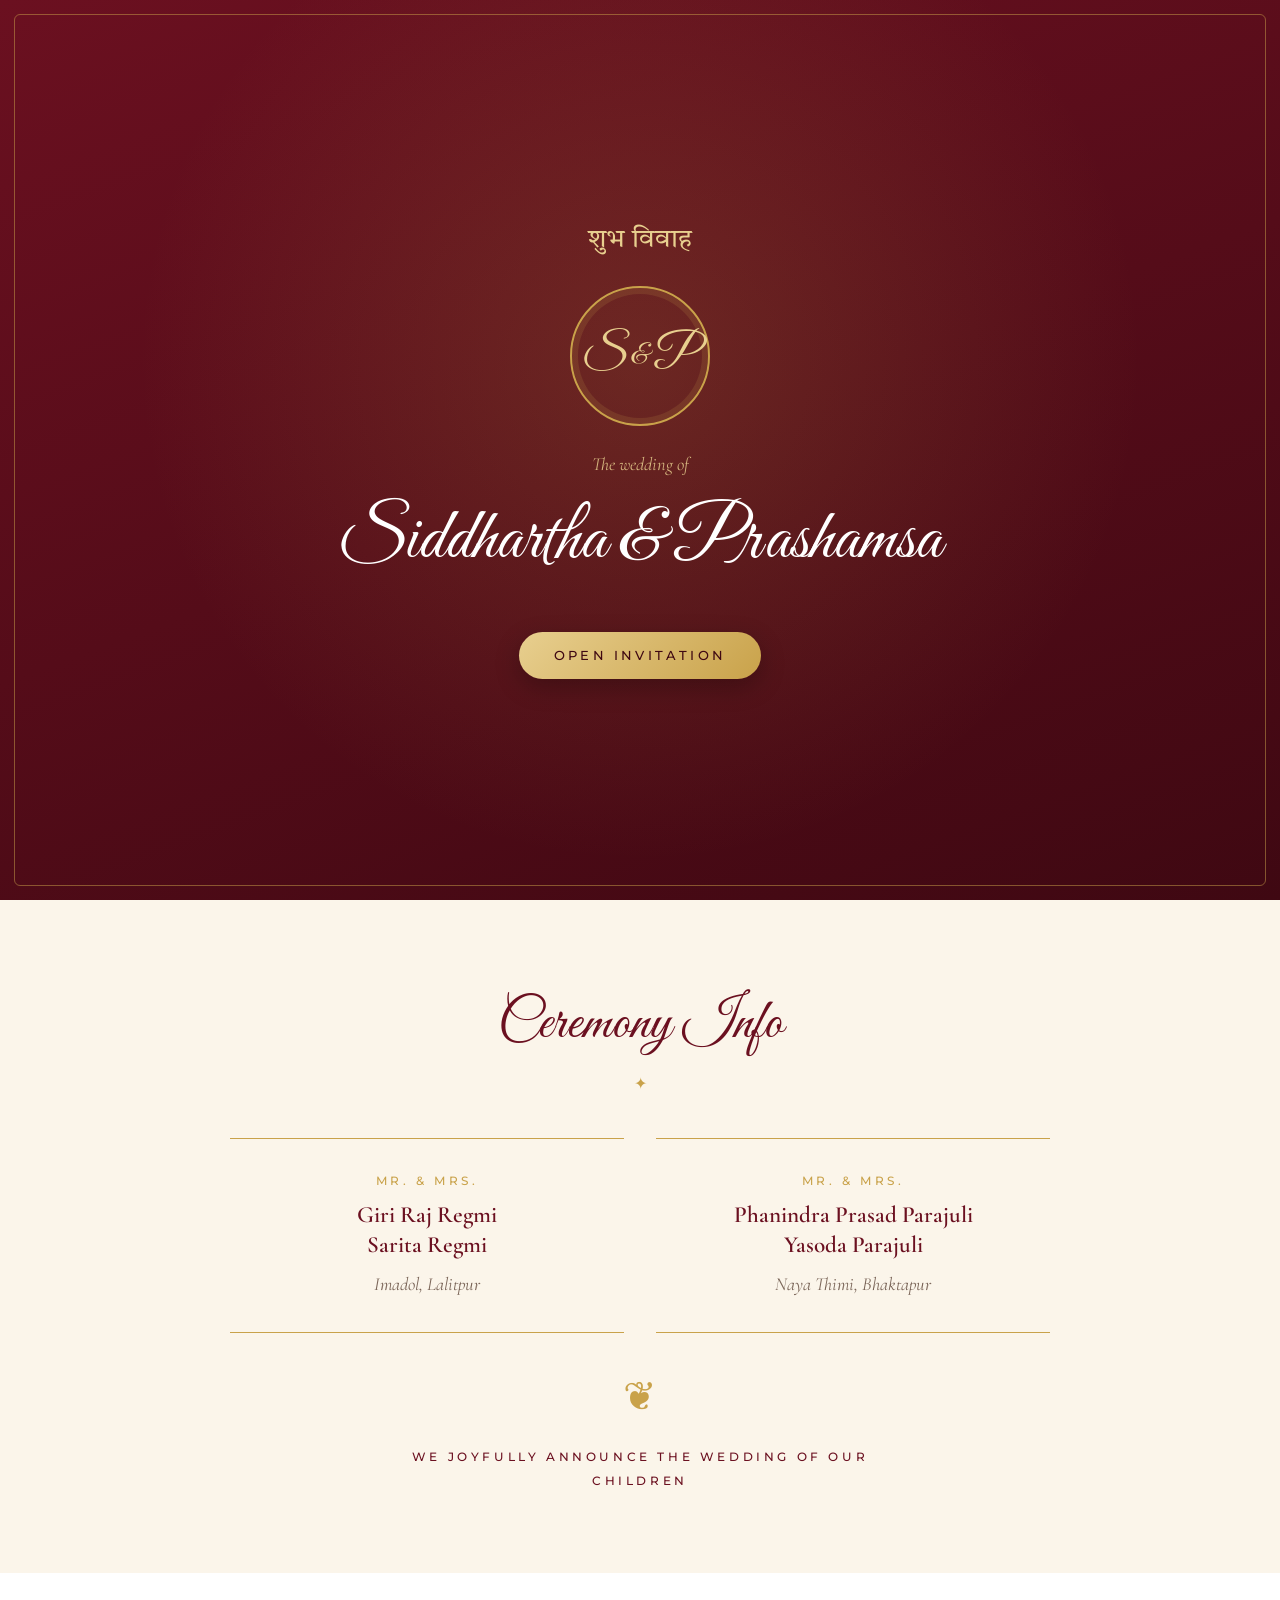
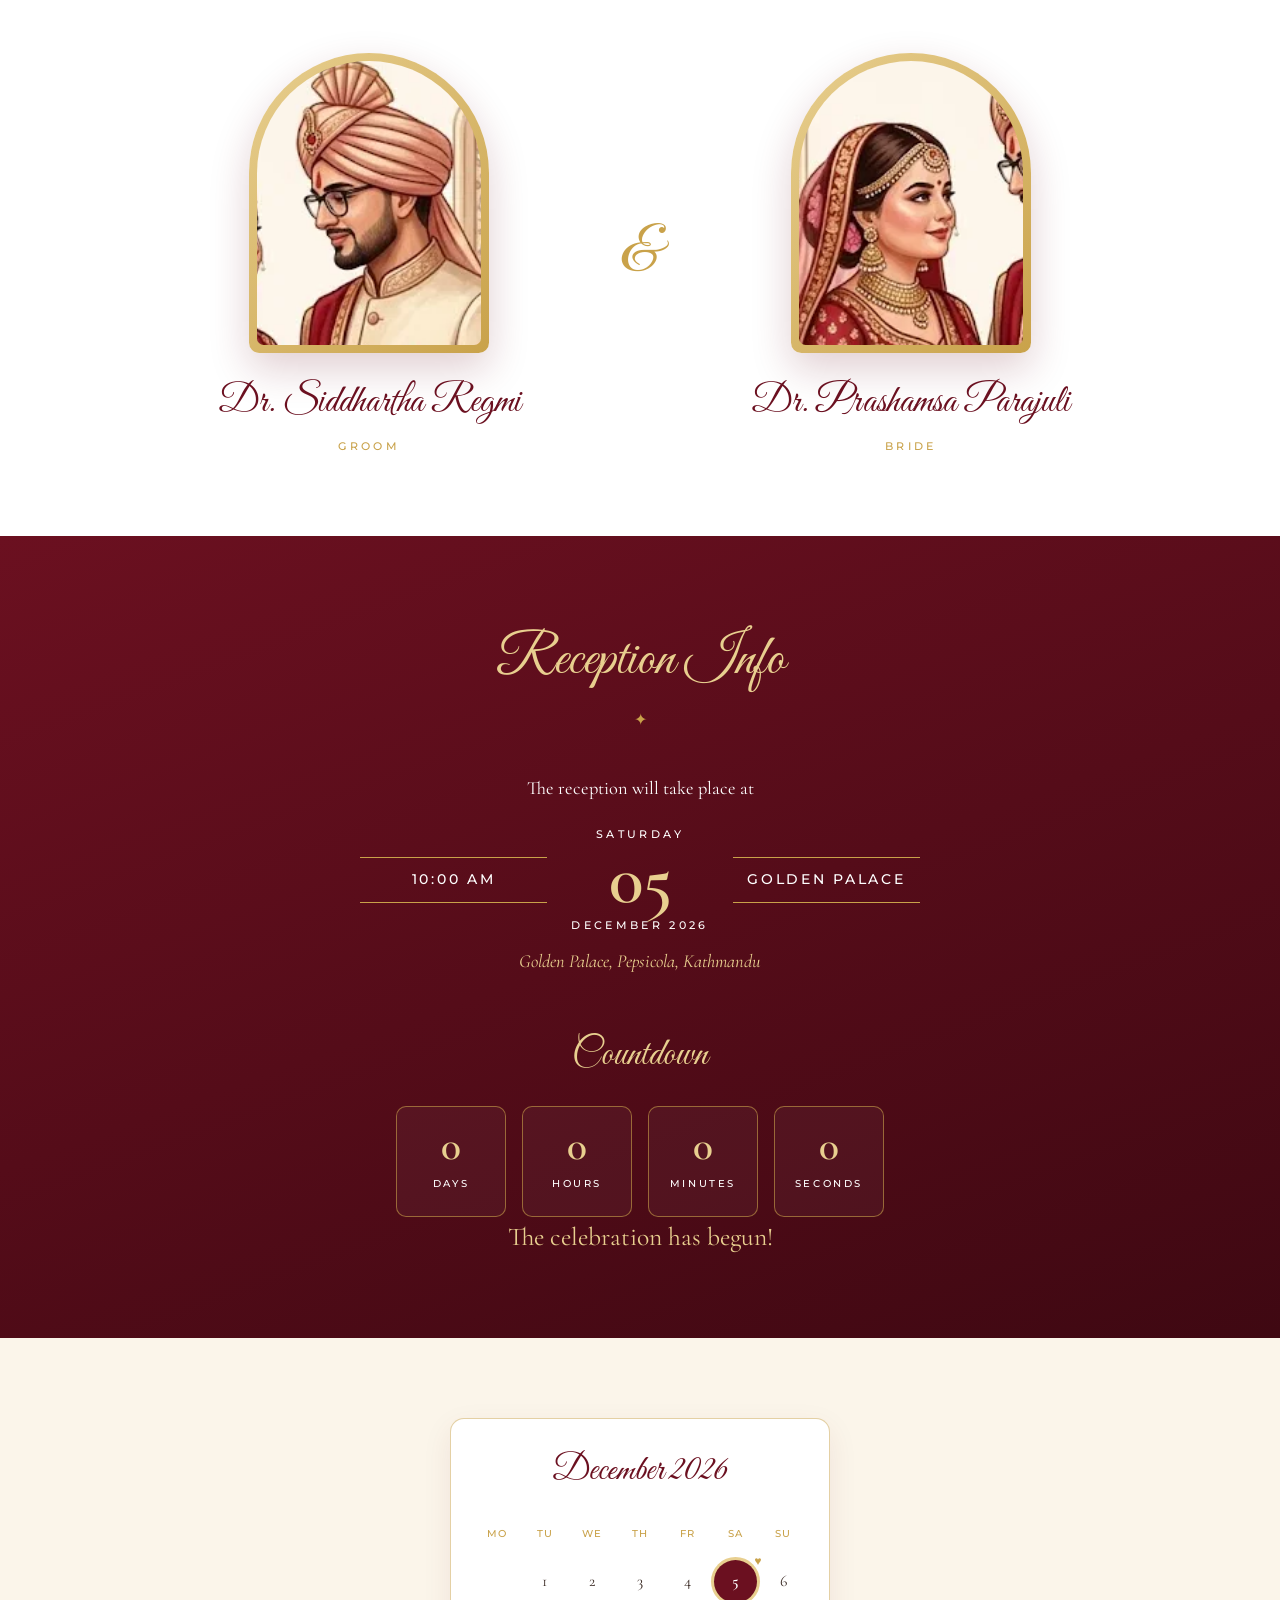
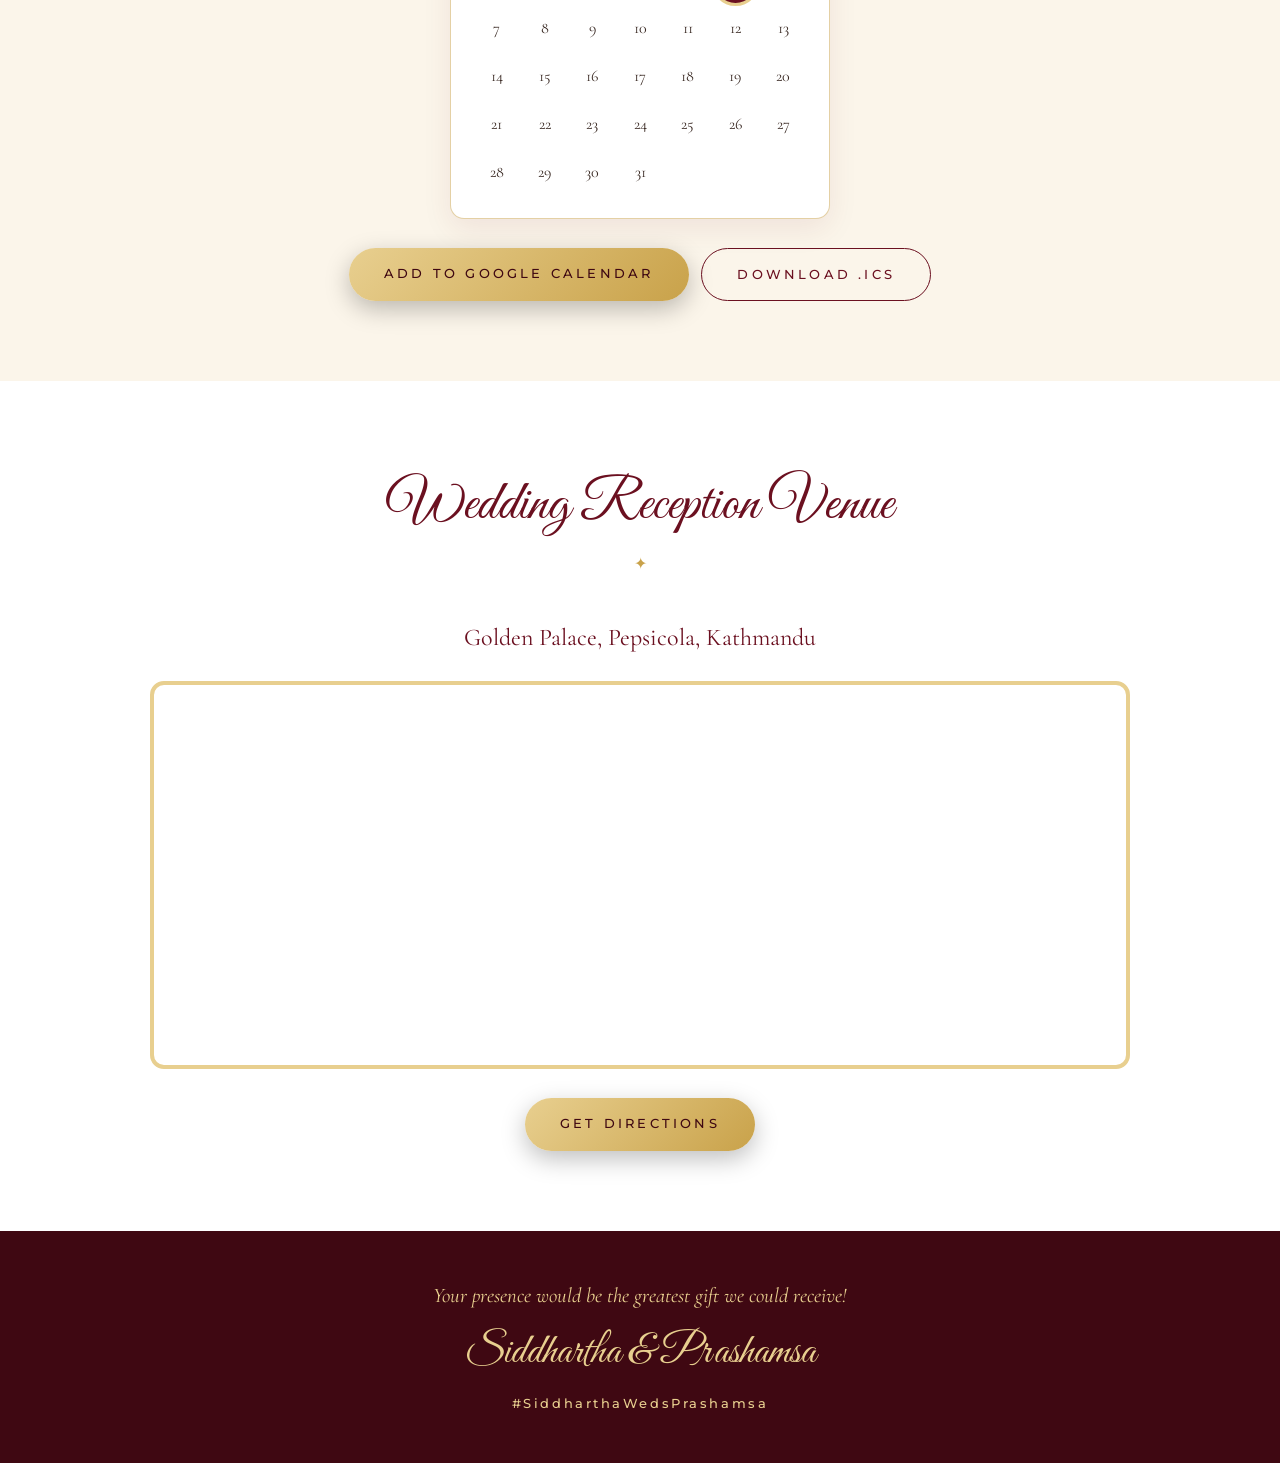
==== index.html @ e6fab7b4 "Add couple illustration, portrait crops and self-hosted fonts Hero shows the illustration with the c" ====
<!DOCTYPE html>
<html lang="en">
<head>
  <meta charset="UTF-8" />
  <meta name="viewport" content="width=device-width, initial-scale=1.0" />
  <title>Siddhartha & Prashamsa — Wedding Invitation</title>
  <meta name="description" content="You are cordially invited to the wedding of Dr. Siddhartha Regmi and Dr. Prashamsa Parajuli — Saturday, 5 December 2026, Golden Palace, Pepsicola." />
  <meta property="og:title" content="The Wedding of Dr. Siddhartha Regmi & Dr. Prashamsa Parajuli" />
  <meta property="og:description" content="Saturday, 5 December 2026 · 10:00 AM · Golden Palace, Pepsicola" />
  <meta property="og:image" content="images/couple.webp" />
  <meta name="theme-color" content="#6b1020" />
  <link rel="stylesheet" href="assets/fonts.css" />
  <link rel="stylesheet" href="styles.css" />
</head>
<body class="locked">

  <!-- Opening cover -->
  <div id="cover" class="cover">
    <div class="cover-inner">
      <p class="devanagari cover-top">शुभ विवाह</p>
      <div class="monogram"><span data-bind="groomInitial"></span><em>&amp;</em><span data-bind="brideInitial"></span></div>
      <p class="cover-sub">The wedding of</p>
      <h1 class="script"><span data-bind="groomShort"></span> &amp; <span data-bind="brideShort"></span></h1>
      <button id="openBtn" class="btn">Open Invitation</button>
    </div>
  </div>

  <button id="musicBtn" class="music-btn" aria-label="Toggle music" hidden>♪</button>
  <audio id="bgMusic" loop></audio>

  <main>
    <!-- Hero -->
    <section class="hero" id="home">
      <div class="hero-bg"></div>
      <div class="hero-card reveal">
        <div class="arch-text">
          <p class="script arch-names"><span data-bind="groomShort"></span> <em>&amp;</em> <span data-bind="brideShort"></span></p>
        </div>
      </div>
      <div class="hero-content reveal">
        <p class="devanagari blessing-np" data-bind="blessingNepali"></p>
        <p class="eyebrow">The wedding of</p>
        <h1 class="script names">
          <span data-bind="groomName"></span>
          <span class="amp">&amp;</span>
          <span data-bind="brideName"></span>
        </h1>
        <p class="date-line" data-bind="dateLine"></p>
      </div>
      <a href="#families" class="scroll-hint" aria-label="Scroll down">⌄</a>
    </section>

    <!-- Families -->
    <section class="section families" id="families">
      <h2 class="section-title reveal">Ceremony Info</h2>
      <div class="family-grid">
        <div class="family reveal" id="groomFamily"></div>
        <div class="family reveal" id="brideFamily"></div>
      </div>
      <div class="ornament reveal">❦</div>
      <p class="eyebrow announce reveal" data-bind="blessingMessage"></p>
    </section>

    <!-- Couple -->
    <section class="section couple" id="couple">
      <div class="couple-grid">
        <article class="person reveal">
          <div class="frame"><div class="portrait" data-portrait="groom" role="img" aria-label="Dr. Siddhartha Regmi"></div></div>
          <h3 class="script" data-bind="groomName"></h3>
          <p class="role">Groom</p>
        </article>
        <div class="heart reveal">&amp;</div>
        <article class="person reveal">
          <div class="frame"><div class="portrait" data-portrait="bride" role="img" aria-label="Dr. Prashamsa Parajuli"></div></div>
          <h3 class="script" data-bind="brideName"></h3>
          <p class="role">Bride</p>
        </article>
      </div>
    </section>

    <!-- Reception -->
    <section class="section reception" id="reception">
      <h2 class="section-title light reveal">Reception Info</h2>
      <p class="reveal">The reception will take place at</p>
      <div class="big-date reveal">
        <div class="bd-side"><span data-bind="time"></span></div>
        <div class="bd-main">
          <small data-bind="weekday"></small>
          <strong data-bind="day"></strong>
          <small data-bind="monthYear"></small>
        </div>
        <div class="bd-side"><span data-bind="venue"></span></div>
      </div>
      <p class="venue-addr reveal"><span data-bind="venue"></span>, <span data-bind="address"></span></p>

      <h3 class="sub-title reveal">Countdown</h3>
      <div class="countdown reveal" id="countdown">
        <div><span id="cd-days">0</span><small>Days</small></div>
        <div><span id="cd-hours">0</span><small>Hours</small></div>
        <div><span id="cd-mins">0</span><small>Minutes</small></div>
        <div><span id="cd-secs">0</span><small>Seconds</small></div>
      </div>
      <p class="countdown-done" id="countdownDone" hidden>The celebration has begun!</p>
    </section>

    <!-- Calendar -->
    <section class="section calendar-section" id="calendar">
      <div class="calendar reveal">
        <h3 class="cal-title" id="calTitle"></h3>
        <div class="cal-grid" id="calGrid"></div>
      </div>
      <div class="cal-actions reveal">
        <a class="btn" id="gcalBtn" target="_blank" rel="noopener">Add to Google Calendar</a>
        <button class="btn btn-outline" id="icsBtn">Download .ics</button>
      </div>
    </section>

    <!-- Venue -->
    <section class="section map-section" id="venue">
      <h2 class="section-title reveal">Wedding Reception Venue</h2>
      <p class="venue-name reveal" data-bind="venueFull"></p>
      <div class="map-wrap reveal" id="mapWrap" hidden><iframe id="mapFrame" loading="lazy" referrerpolicy="no-referrer-when-downgrade" title="Venue map"></iframe></div>
      <a class="btn reveal" id="directionsBtn" target="_blank" rel="noopener">Get Directions</a>
    </section>

    <!-- Gallery -->
    <section class="section gallery-section" id="gallery">
      <h2 class="section-title reveal">Moments</h2>
      <div class="gallery" id="galleryGrid"></div>
    </section>

    <!-- RSVP -->
    <section class="section rsvp" id="rsvp" hidden>
      <h2 class="section-title reveal">Confirm Attendance</h2>
      <form class="card-form reveal" id="rsvpForm">
        <input name="name" placeholder="Your name*" required maxlength="80" />
        <input name="phone" placeholder="Phone number" maxlength="30" />
        <select name="attending" required>
          <option value="yes">Joyfully attending</option>
          <option value="no">Regretfully can't attend</option>
        </select>
        <select name="guests">
          <option value="1">1 guest</option>
          <option value="2">2 guests</option>
          <option value="3">3 guests</option>
          <option value="4">4 guests</option>
          <option value="5">5+ guests</option>
        </select>
        <button class="btn" type="submit">Confirm</button>
        <p class="form-status" role="status"></p>
      </form>
    </section>

    <!-- Guestbook -->
    <section class="section guestbook" id="guestbook" hidden>
      <h2 class="section-title reveal">Guestbook</h2>
      <form class="card-form reveal" id="wishForm">
        <input name="name" placeholder="Enter your name*" required maxlength="80" />
        <textarea name="message" placeholder="Enter your wishes*" required maxlength="600" rows="4"></textarea>
        <button class="btn" type="submit">Send Wishes</button>
        <p class="form-status" role="status"></p>
      </form>
      <div class="wishes" id="wishList"></div>
    </section>
  </main>

  <footer class="footer">
    <p class="closing" data-bind="closingLine"></p>
    <p class="script" data-bind="coupleShort"></p>
    <p class="hashtag" data-bind="hashtag"></p>
  </footer>

  <!-- Lightbox -->
  <div id="lightbox" class="lightbox" hidden>
    <button class="lb-close" aria-label="Close">×</button>
    <img alt="" />
  </div>

  <script src="config.js"></script>
  <script src="script.js"></script>
</body>
</html>
---- assets/fonts.css ----
/* Self-hosted Google Fonts (OFL licensed) */
/* latin-ext */
@font-face {
  font-family: 'Cormorant Garamond';
  font-style: italic;
  font-weight: 400;
  font-display: swap;
  src: url(fonts/cormorant-garamond-400-italic-latin-ext.woff2) format('woff2');
  unicode-range: U+0100-02BA, U+02BD-02C5, U+02C7-02CC, U+02CE-02D7, U+02DD-02FF, U+0304, U+0308, U+0329, U+1D00-1DBF, U+1E00-1E9F, U+1EF2-1EFF, U+2020, U+20A0-20AB, U+20AD-20C0, U+2113, U+2C60-2C7F, U+A720-A7FF;
}
/* latin */
@font-face {
  font-family: 'Cormorant Garamond';
  font-style: italic;
  font-weight: 400;
  font-display: swap;
  src: url(fonts/cormorant-garamond-400-italic-latin.woff2) format('woff2');
  unicode-range: U+0000-00FF, U+0131, U+0152-0153, U+02BB-02BC, U+02C6, U+02DA, U+02DC, U+0304, U+0308, U+0329, U+2000-206F, U+20AC, U+2122, U+2191, U+2193, U+2212, U+2215, U+FEFF, U+FFFD;
}
/* latin-ext */
@font-face {
  font-family: 'Cormorant Garamond';
  font-style: normal;
  font-weight: 400;
  font-display: swap;
  src: url(fonts/cormorant-garamond-400-normal-latin-ext.woff2) format('woff2');
  unicode-range: U+0100-02BA, U+02BD-02C5, U+02C7-02CC, U+02CE-02D7, U+02DD-02FF, U+0304, U+0308, U+0329, U+1D00-1DBF, U+1E00-1E9F, U+1EF2-1EFF, U+2020, U+20A0-20AB, U+20AD-20C0, U+2113, U+2C60-2C7F, U+A720-A7FF;
}
/* latin */
@font-face {
  font-family: 'Cormorant Garamond';
  font-style: normal;
  font-weight: 400;
  font-display: swap;
  src: url(fonts/cormorant-garamond-400-normal-latin.woff2) format('woff2');
  unicode-range: U+0000-00FF, U+0131, U+0152-0153, U+02BB-02BC, U+02C6, U+02DA, U+02DC, U+0304, U+0308, U+0329, U+2000-206F, U+20AC, U+2122, U+2191, U+2193, U+2212, U+2215, U+FEFF, U+FFFD;
}
/* latin-ext */
@font-face {
  font-family: 'Cormorant Garamond';
  font-style: normal;
  font-weight: 600;
  font-display: swap;
  src: url(fonts/cormorant-garamond-600-normal-latin-ext.woff2) format('woff2');
  unicode-range: U+0100-02BA, U+02BD-02C5, U+02C7-02CC, U+02CE-02D7, U+02DD-02FF, U+0304, U+0308, U+0329, U+1D00-1DBF, U+1E00-1E9F, U+1EF2-1EFF, U+2020, U+20A0-20AB, U+20AD-20C0, U+2113, U+2C60-2C7F, U+A720-A7FF;
}
/* latin */
@font-face {
  font-family: 'Cormorant Garamond';
  font-style: normal;
  font-weight: 600;
  font-display: swap;
  src: url(fonts/cormorant-garamond-600-normal-latin.woff2) format('woff2');
  unicode-range: U+0000-00FF, U+0131, U+0152-0153, U+02BB-02BC, U+02C6, U+02DA, U+02DC, U+0304, U+0308, U+0329, U+2000-206F, U+20AC, U+2122, U+2191, U+2193, U+2212, U+2215, U+FEFF, U+FFFD;
}
/* latin-ext */
@font-face {
  font-family: 'Great Vibes';
  font-style: normal;
  font-weight: 400;
  font-display: swap;
  src: url(fonts/great-vibes-400-normal-latin-ext.woff2) format('woff2');
  unicode-range: U+0100-02BA, U+02BD-02C5, U+02C7-02CC, U+02CE-02D7, U+02DD-02FF, U+0304, U+0308, U+0329, U+1D00-1DBF, U+1E00-1E9F, U+1EF2-1EFF, U+2020, U+20A0-20AB, U+20AD-20C0, U+2113, U+2C60-2C7F, U+A720-A7FF;
}
/* latin */
@font-face {
  font-family: 'Great Vibes';
  font-style: normal;
  font-weight: 400;
  font-display: swap;
  src: url(fonts/great-vibes-400-normal-latin.woff2) format('woff2');
  unicode-range: U+0000-00FF, U+0131, U+0152-0153, U+02BB-02BC, U+02C6, U+02DA, U+02DC, U+0304, U+0308, U+0329, U+2000-206F, U+20AC, U+2122, U+2191, U+2193, U+2212, U+2215, U+FEFF, U+FFFD;
}
/* latin-ext */
@font-face {
  font-family: 'Montserrat';
  font-style: normal;
  font-weight: 300;
  font-display: swap;
  src: url(fonts/montserrat-300-normal-latin-ext.woff2) format('woff2');
  unicode-range: U+0100-02BA, U+02BD-02C5, U+02C7-02CC, U+02CE-02D7, U+02DD-02FF, U+0304, U+0308, U+0329, U+1D00-1DBF, U+1E00-1E9F, U+1EF2-1EFF, U+2020, U+20A0-20AB, U+20AD-20C0, U+2113, U+2C60-2C7F, U+A720-A7FF;
}
/* latin */
@font-face {
  font-family: 'Montserrat';
  font-style: normal;
  font-weight: 300;
  font-display: swap;
  src: url(fonts/montserrat-300-normal-latin.woff2) format('woff2');
  unicode-range: U+0000-00FF, U+0131, U+0152-0153, U+02BB-02BC, U+02C6, U+02DA, U+02DC, U+0304, U+0308, U+0329, U+2000-206F, U+20AC, U+2122, U+2191, U+2193, U+2212, U+2215, U+FEFF, U+FFFD;
}
/* latin-ext */
@font-face {
  font-family: 'Montserrat';
  font-style: normal;
  font-weight: 500;
  font-display: swap;
  src: url(fonts/montserrat-500-normal-latin-ext.woff2) format('woff2');
  unicode-range: U+0100-02BA, U+02BD-02C5, U+02C7-02CC, U+02CE-02D7, U+02DD-02FF, U+0304, U+0308, U+0329, U+1D00-1DBF, U+1E00-1E9F, U+1EF2-1EFF, U+2020, U+20A0-20AB, U+20AD-20C0, U+2113, U+2C60-2C7F, U+A720-A7FF;
}
/* latin */
@font-face {
  font-family: 'Montserrat';
  font-style: normal;
  font-weight: 500;
  font-display: swap;
  src: url(fonts/montserrat-500-normal-latin.woff2) format('woff2');
  unicode-range: U+0000-00FF, U+0131, U+0152-0153, U+02BB-02BC, U+02C6, U+02DA, U+02DC, U+0304, U+0308, U+0329, U+2000-206F, U+20AC, U+2122, U+2191, U+2193, U+2212, U+2215, U+FEFF, U+FFFD;
}
/* devanagari */
@font-face {
  font-family: 'Tiro Devanagari Hindi';
  font-style: normal;
  font-weight: 400;
  font-display: swap;
  src: url(fonts/tiro-devanagari-hindi-400-normal-devanagari.woff2) format('woff2');
  unicode-range: U+0900-097F, U+1CD0-1CF9, U+200C-200D, U+20A8, U+20B9, U+20F0, U+25CC, U+A830-A839, U+A8E0-A8FF, U+11B00-11B09;
}
/* latin-ext */
@font-face {
  font-family: 'Tiro Devanagari Hindi';
  font-style: normal;
  font-weight: 400;
  font-display: swap;
  src: url(fonts/tiro-devanagari-hindi-400-normal-latin-ext.woff2) format('woff2');
  unicode-range: U+0100-02BA, U+02BD-02C5, U+02C7-02CC, U+02CE-02D7, U+02DD-02FF, U+0304, U+0308, U+0329, U+1D00-1DBF, U+1E00-1E9F, U+1EF2-1EFF, U+2020, U+20A0-20AB, U+20AD-20C0, U+2113, U+2C60-2C7F, U+A720-A7FF;
}
/* latin */
@font-face {
  font-family: 'Tiro Devanagari Hindi';
  font-style: normal;
  font-weight: 400;
  font-display: swap;
  src: url(fonts/tiro-devanagari-hindi-400-normal-latin.woff2) format('woff2');
  unicode-range: U+0000-00FF, U+0131, U+0152-0153, U+02BB-02BC, U+02C6, U+02DA, U+02DC, U+0304, U+0308, U+0329, U+2000-206F, U+20AC, U+2122, U+2191, U+2193, U+2212, U+2215, U+FEFF, U+FFFD;
}
---- styles.css ----
:root {
  --maroon: #6b1020;
  --maroon-deep: #3f0812;
  --gold: #c9a24a;
  --gold-light: #e8cf8f;
  --cream: #fbf5ea;
  --ink: #3a2a24;
  --muted: #7a6558;
  --serif: "Cormorant Garamond", Georgia, serif;
  --script: "Great Vibes", cursive;
  --sans: "Montserrat", system-ui, sans-serif;
  --deva: "Tiro Devanagari Hindi", serif;
}

* { box-sizing: border-box; margin: 0; padding: 0; }
html { scroll-behavior: smooth; }
body {
  font-family: var(--serif);
  font-size: 1.15rem;
  line-height: 1.6;
  color: var(--ink);
  background: var(--cream);
  overflow-x: hidden;
}
body.locked { overflow: hidden; height: 100vh; }
img { display: block; max-width: 100%; }

.script { font-family: var(--script); font-weight: 400; }
.devanagari { font-family: var(--deva); }
.eyebrow {
  font-family: var(--sans);
  font-size: .75rem;
  letter-spacing: .3em;
  text-transform: uppercase;
  margin: .6rem 0;
}

.btn {
  font-family: var(--sans);
  font-size: .8rem;
  letter-spacing: .25em;
  text-transform: uppercase;
  color: var(--maroon-deep);
  background: linear-gradient(135deg, var(--gold-light), var(--gold));
  border: none;
  padding: 1rem 2.2rem;
  border-radius: 999px;
  cursor: pointer;
  box-shadow: 0 8px 24px rgba(0, 0, 0, .25);
  transition: transform .2s ease, box-shadow .2s ease;
  text-decoration: none;
  display: inline-block;
}
.btn:hover { transform: translateY(-2px); box-shadow: 0 12px 28px rgba(0, 0, 0, .3); }

/* ── Cover ─────────────────────────── */
.cover {
  position: fixed; inset: 0; z-index: 100;
  display: grid; place-items: center;
  padding: 1.5rem;
  text-align: center;
  color: var(--gold-light);
  background:
    radial-gradient(circle at 50% 40%, rgba(201, 162, 74, .18), transparent 60%),
    linear-gradient(160deg, var(--maroon), var(--maroon-deep));
  transition: opacity 1s ease, transform 1s ease;
}
.cover::before {
  content: ""; position: absolute; inset: 14px;
  border: 1px solid rgba(201, 162, 74, .5);
  border-radius: 6px;
  pointer-events: none;
}
.cover.opened { opacity: 0; transform: scale(1.08); pointer-events: none; }
.cover-top { font-size: 1.6rem; margin-bottom: 1.5rem; }
.monogram {
  width: 140px; height: 140px; margin: 0 auto 1.5rem;
  border: 2px solid var(--gold);
  border-radius: 50%;
  display: flex; align-items: center; justify-content: center; gap: .3rem;
  font-family: var(--script); font-size: 3rem;
  box-shadow: inset 0 0 0 6px rgba(201, 162, 74, .15);
}
.monogram em { font-size: 1.8rem; font-style: normal; }
.cover-sub { font-style: italic; opacity: .85; }
.cover h1 { font-size: clamp(2.6rem, 9vw, 4.5rem); margin: .3rem 0 2rem; color: #fff; }

/* ── Music ─────────────────────────── */
.music-btn {
  position: fixed; right: 18px; bottom: 18px; z-index: 50;
  width: 48px; height: 48px; border-radius: 50%;
  border: 1px solid var(--gold);
  background: var(--maroon); color: var(--gold-light);
  font-size: 1.3rem; cursor: pointer;
  box-shadow: 0 6px 18px rgba(0, 0, 0, .3);
}
.music-btn.playing { animation: spin 4s linear infinite; }
@keyframes spin { to { transform: rotate(360deg); } }

/* ── Hero ──────────────────────────── */
.hero {
  position: relative;
  min-height: 100vh;
  display: flex; align-items: center; justify-content: center;
  gap: clamp(2rem, 5vw, 5rem);
  text-align: center;
  color: #fff;
  padding: 3rem 1.25rem 4.5rem;
  overflow: hidden;
  background: var(--maroon-deep);
}
.hero-bg {
  position: absolute; inset: -40px;
  background-size: cover; background-position: center;
  filter: blur(28px) saturate(1.1);
  opacity: .35;
}
.hero-card {
  position: relative;
  flex: none;
  width: min(420px, 86vw, calc((100vh - 6rem) * 0.5586));
  aspect-ratio: 572 / 1024;
  background-size: cover; background-position: center;
  border-radius: 16px;
  box-shadow: 0 0 0 1px var(--gold), 0 0 0 8px rgba(201, 162, 74, .25), 0 30px 60px rgba(0, 0, 0, .45);
  container-type: inline-size;
}
/* Names written inside the empty arch of the illustration */
.arch-text {
  position: absolute;
  top: 17.6%; left: 26%; right: 26%;
  color: var(--maroon);
}
.blessing-np { color: var(--gold-light); font-size: 1.2rem; margin-bottom: .4rem; }
.arch-names { font-size: 7.8cqw; line-height: .95; }
.arch-names span { display: block; }
.arch-names em { display: block; font-style: normal; font-size: .55em; line-height: 1.1; color: #b08830; }
.hero-content { position: relative; max-width: 560px; }
.names { font-size: clamp(2.6rem, 6vw, 4.8rem); line-height: 1.15; margin: 1rem 0; }
.names span { display: block; }
.names .amp { font-size: .6em; color: var(--gold-light); }
.date-line {
  font-family: var(--sans); letter-spacing: .25em; text-transform: uppercase;
  font-size: .95rem; margin-top: 1.5rem;
  padding: .7rem 0; border-top: 1px solid var(--gold); border-bottom: 1px solid var(--gold);
  display: inline-block;
}
.scroll-hint {
  position: absolute; bottom: 20px; left: 50%; transform: translateX(-50%);
  color: var(--gold-light); font-size: 2rem; text-decoration: none;
  animation: bob 2s ease-in-out infinite;
}
@keyframes bob { 50% { transform: translate(-50%, 8px); } }

/* ── Sections ──────────────────────── */
.section { padding: 5rem 1.25rem; text-align: center; }
.section-title {
  font-family: var(--script); font-weight: 400;
  font-size: clamp(2.4rem, 7vw, 3.5rem);
  color: var(--maroon);
  margin-bottom: 2.5rem;
  position: relative;
}
.section-title::after {
  content: "✦"; display: block;
  font-size: 1rem; color: var(--gold); margin-top: .2rem;
}
.section-title.light { color: var(--gold-light); }

.ornament { font-size: 2.5rem; color: var(--gold); margin-bottom: 1rem; }

/* Couple */
.couple { background: #fff; }
.couple-grid {
  display: grid; grid-template-columns: 1fr auto 1fr;
  align-items: center; gap: 2rem;
  max-width: 980px; margin: 0 auto;
}
.person h3 { font-size: 2.4rem; color: var(--maroon); margin: 1.2rem 0 .3rem; }
.role { font-family: var(--sans); font-size: .7rem; letter-spacing: .3em; text-transform: uppercase; color: var(--gold); }
.frame {
  width: 240px; height: 300px; margin: 0 auto;
  border-radius: 140px 140px 12px 12px;
  padding: 8px;
  background: linear-gradient(135deg, var(--gold-light), var(--gold));
  box-shadow: 0 16px 40px rgba(107, 16, 32, .2);
}
.portrait {
  width: 100%; height: 100%;
  background-repeat: no-repeat;
  border-radius: 132px 132px 8px 8px;
  background: var(--cream);
}
.heart { font-family: var(--script); font-size: 4rem; color: var(--gold); }


/* Families */
.family-grid {
  display: grid; grid-template-columns: 1fr 1fr; gap: 2rem;
  max-width: 820px; margin: 0 auto 2rem;
}
.family {
  padding: 2rem 1rem;
  border-top: 1px solid var(--gold); border-bottom: 1px solid var(--gold);
}
.family .eyebrow { color: var(--gold); margin-top: 0; }
.parent-name { font-size: 1.45rem; color: var(--maroon); font-weight: 600; line-height: 1.3; }
.home { font-style: italic; color: var(--muted); margin-top: .6rem; }
.announce { color: var(--maroon); max-width: 520px; margin: 0 auto; line-height: 2; }

/* Reception */
.reception {
  background: linear-gradient(160deg, var(--maroon), var(--maroon-deep));
  color: #fff;
}
.big-date {
  display: flex; align-items: center; justify-content: center; gap: 1.5rem;
  margin: 1.5rem auto 1rem; max-width: 560px;
}
.bd-side {
  flex: 1; padding: .7rem 0;
  border-top: 1px solid var(--gold); border-bottom: 1px solid var(--gold);
  font-family: var(--sans); font-size: .85rem; letter-spacing: .2em; text-transform: uppercase;
}
.bd-main { display: flex; flex-direction: column; line-height: 1.1; }
.bd-main strong { font-size: 4.5rem; color: var(--gold-light); font-weight: 600; }
.bd-main small { font-family: var(--sans); font-size: .7rem; letter-spacing: .3em; text-transform: uppercase; }
.venue-addr { font-style: italic; color: var(--gold-light); }
.sub-title {
  font-family: var(--script); font-weight: 400; font-size: 2.4rem;
  color: var(--gold-light); margin: 3rem 0 1.2rem;
}
.countdown { display: flex; justify-content: center; gap: 1rem; flex-wrap: wrap; }
.countdown div {
  width: 110px; padding: 1.2rem .5rem;
  border: 1px solid rgba(201, 162, 74, .6); border-radius: 10px;
  background: rgba(255, 255, 255, .04);
}
.countdown span { display: block; font-size: 2.6rem; font-weight: 600; color: var(--gold-light); line-height: 1; }
.countdown small { font-family: var(--sans); font-size: .65rem; letter-spacing: .25em; text-transform: uppercase; }
.countdown-done { font-size: 1.6rem; color: var(--gold-light); }

/* Calendar */
.calendar {
  max-width: 380px; margin: 0 auto;
  background: #fff; border-radius: 14px; padding: 1.5rem;
  border: 1px solid rgba(201, 162, 74, .5);
  box-shadow: 0 10px 30px rgba(107, 16, 32, .08);
}
.cal-title { font-family: var(--script); font-weight: 400; font-size: 2.2rem; color: var(--maroon); margin-bottom: .8rem; }
.cal-grid { display: grid; grid-template-columns: repeat(7, 1fr); gap: 4px; }
.cal-grid span { aspect-ratio: 1; display: grid; place-items: center; font-size: 1rem; border-radius: 50%; }
.cal-grid .dow { font-family: var(--sans); font-size: .65rem; letter-spacing: .1em; color: var(--gold); text-transform: uppercase; }
.cal-grid .wedding-day {
  background: var(--maroon); color: #fff; font-weight: 600; position: relative;
  box-shadow: 0 0 0 3px var(--gold-light);
}
.cal-grid .wedding-day::after {
  content: "♥"; position: absolute; top: -8px; right: -4px;
  font-size: .75rem; color: var(--gold);
}
.cal-actions { display: flex; flex-wrap: wrap; gap: .8rem; justify-content: center; margin-top: 1.8rem; }
.btn-outline { background: transparent; border: 1px solid var(--maroon); color: var(--maroon); box-shadow: none; }

/* Venue */
.map-section { background: #fff; }
.venue-name { font-size: 1.5rem; color: var(--maroon); margin-bottom: 1.5rem; }
.map-section .btn { margin-top: 1.8rem; }

/* Forms */
.card-form {
  max-width: 460px; margin: 0 auto;
  display: flex; flex-direction: column; gap: .8rem;
}
.card-form input, .card-form select, .card-form textarea {
  font: inherit; font-size: 1.05rem;
  padding: .85rem 1rem; border-radius: 10px;
  border: 1px solid rgba(201, 162, 74, .7); background: #fff; color: var(--ink);
}
.card-form input:focus, .card-form select:focus, .card-form textarea:focus {
  outline: 2px solid var(--gold); outline-offset: 1px;
}
.card-form .btn { align-self: center; margin-top: .4rem; }
.card-form .btn:disabled { opacity: .6; cursor: wait; }
.form-status { min-height: 1.4em; font-style: italic; color: var(--maroon); }

.guestbook { background: #fff; }
.wishes {
  max-width: 760px; margin: 2.5rem auto 0;
  display: grid; gap: 1rem; grid-template-columns: repeat(auto-fit, minmax(260px, 1fr));
}
.wish {
  text-align: left; background: var(--cream); padding: 1.2rem 1.4rem; border-radius: 12px;
  border-left: 3px solid var(--gold);
}
.wish cite { display: block; margin-top: .5rem; font-style: normal; color: var(--maroon); font-weight: 600; }
.no-wishes { font-style: italic; color: var(--muted); grid-column: 1 / -1; }

/* Gallery */
.gallery-section { background: #fff; }
.gallery {
  display: grid; gap: .75rem;
  grid-template-columns: repeat(auto-fill, minmax(220px, 1fr));
  max-width: 1080px; margin: 0 auto;
}
.gallery img {
  width: 100%; aspect-ratio: 4 / 5; object-fit: cover;
  border-radius: 10px; cursor: zoom-in;
  transition: transform .3s ease, filter .3s ease;
}
.gallery img:hover { transform: scale(1.02); filter: brightness(1.05); }

/* Map */
.map-wrap { max-width: 980px; margin: 0 auto; border-radius: 14px; overflow: hidden; border: 4px solid var(--gold-light); }
.map-wrap iframe { width: 100%; height: 380px; border: 0; display: block; }

/* Footer */
.footer {
  text-align: center; padding: 3rem 1rem;
  background: var(--maroon-deep); color: var(--gold-light);
}
.closing { font-style: italic; font-size: 1.3rem; margin-bottom: .5rem; }
.footer .script { font-size: 2.6rem; }
.hashtag { font-family: var(--sans); font-size: .8rem; letter-spacing: .2em; margin-top: .5rem; }

/* Lightbox */
.lightbox {
  position: fixed; inset: 0; z-index: 200;
  background: rgba(20, 3, 6, .92);
  display: grid; place-items: center; padding: 1.5rem;
}
.lightbox[hidden] { display: none; }
.lightbox img { max-height: 90vh; border-radius: 8px; }
.lb-close {
  position: absolute; top: 12px; right: 18px;
  font-size: 2.5rem; color: #fff; background: none; border: none; cursor: pointer;
}

/* Scroll reveal */
.reveal { opacity: 0; transform: translateY(24px); transition: opacity .9s ease, transform .9s ease; }
.reveal.visible { opacity: 1; transform: none; }


@media (max-width: 860px) {
  .hero { flex-direction: column; padding-top: 2rem; }
}

@media (max-width: 720px) {
  .couple-grid { grid-template-columns: 1fr; }
  .frame { width: 200px; height: 250px; }
  .section { padding: 4rem 16px; }
  .family-grid { grid-template-columns: 1fr; gap: 1rem; }
  .big-date { gap: .8rem; }
  .bd-main strong { font-size: 3.5rem; }
  .bd-side { font-size: .7rem; letter-spacing: .12em; }
  .countdown { gap: .5rem; }
  .countdown div { width: 72px; padding: .9rem .3rem; }
  .countdown span { font-size: 1.8rem; }
  .map-wrap iframe { height: 300px; }
}

@media (prefers-reduced-motion: reduce) {
  html { scroll-behavior: auto; }
  .reveal { opacity: 1; transform: none; transition: none; }
  .scroll-hint, .music-btn.playing { animation: none; }
}
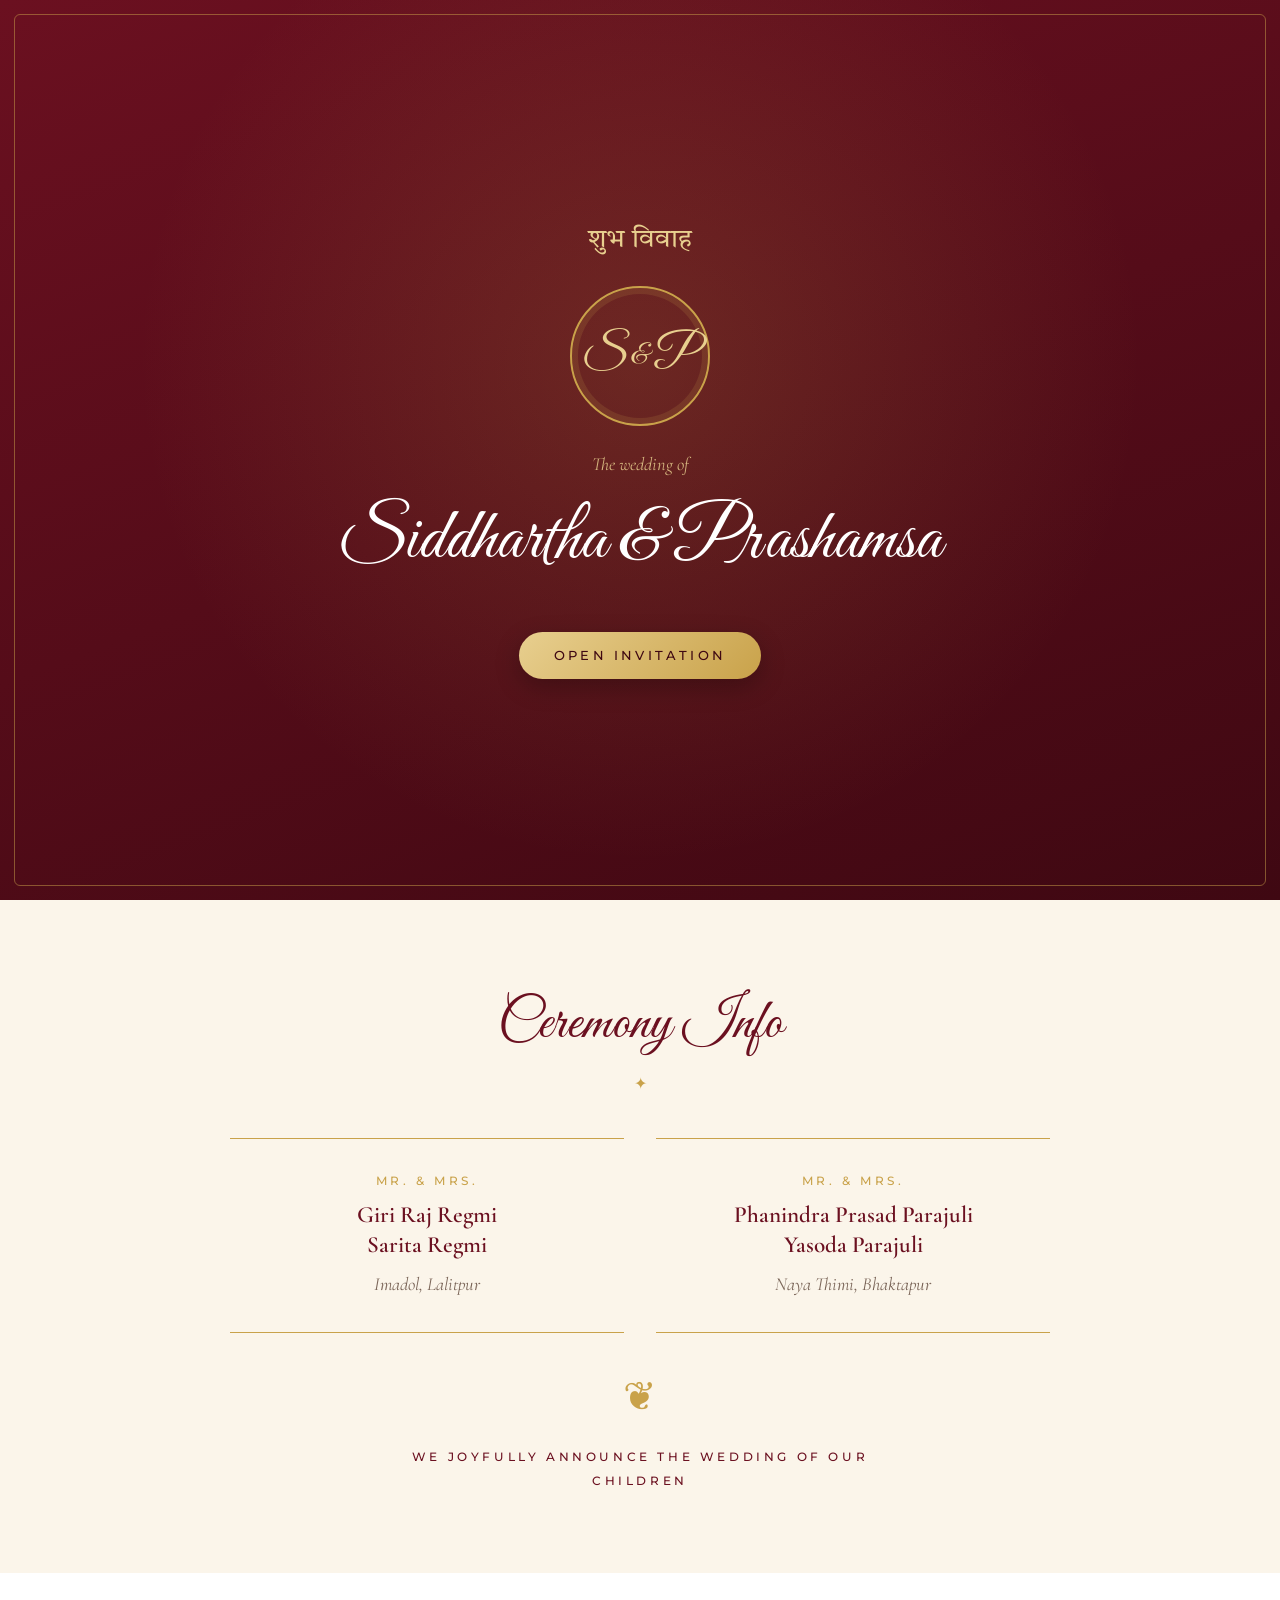
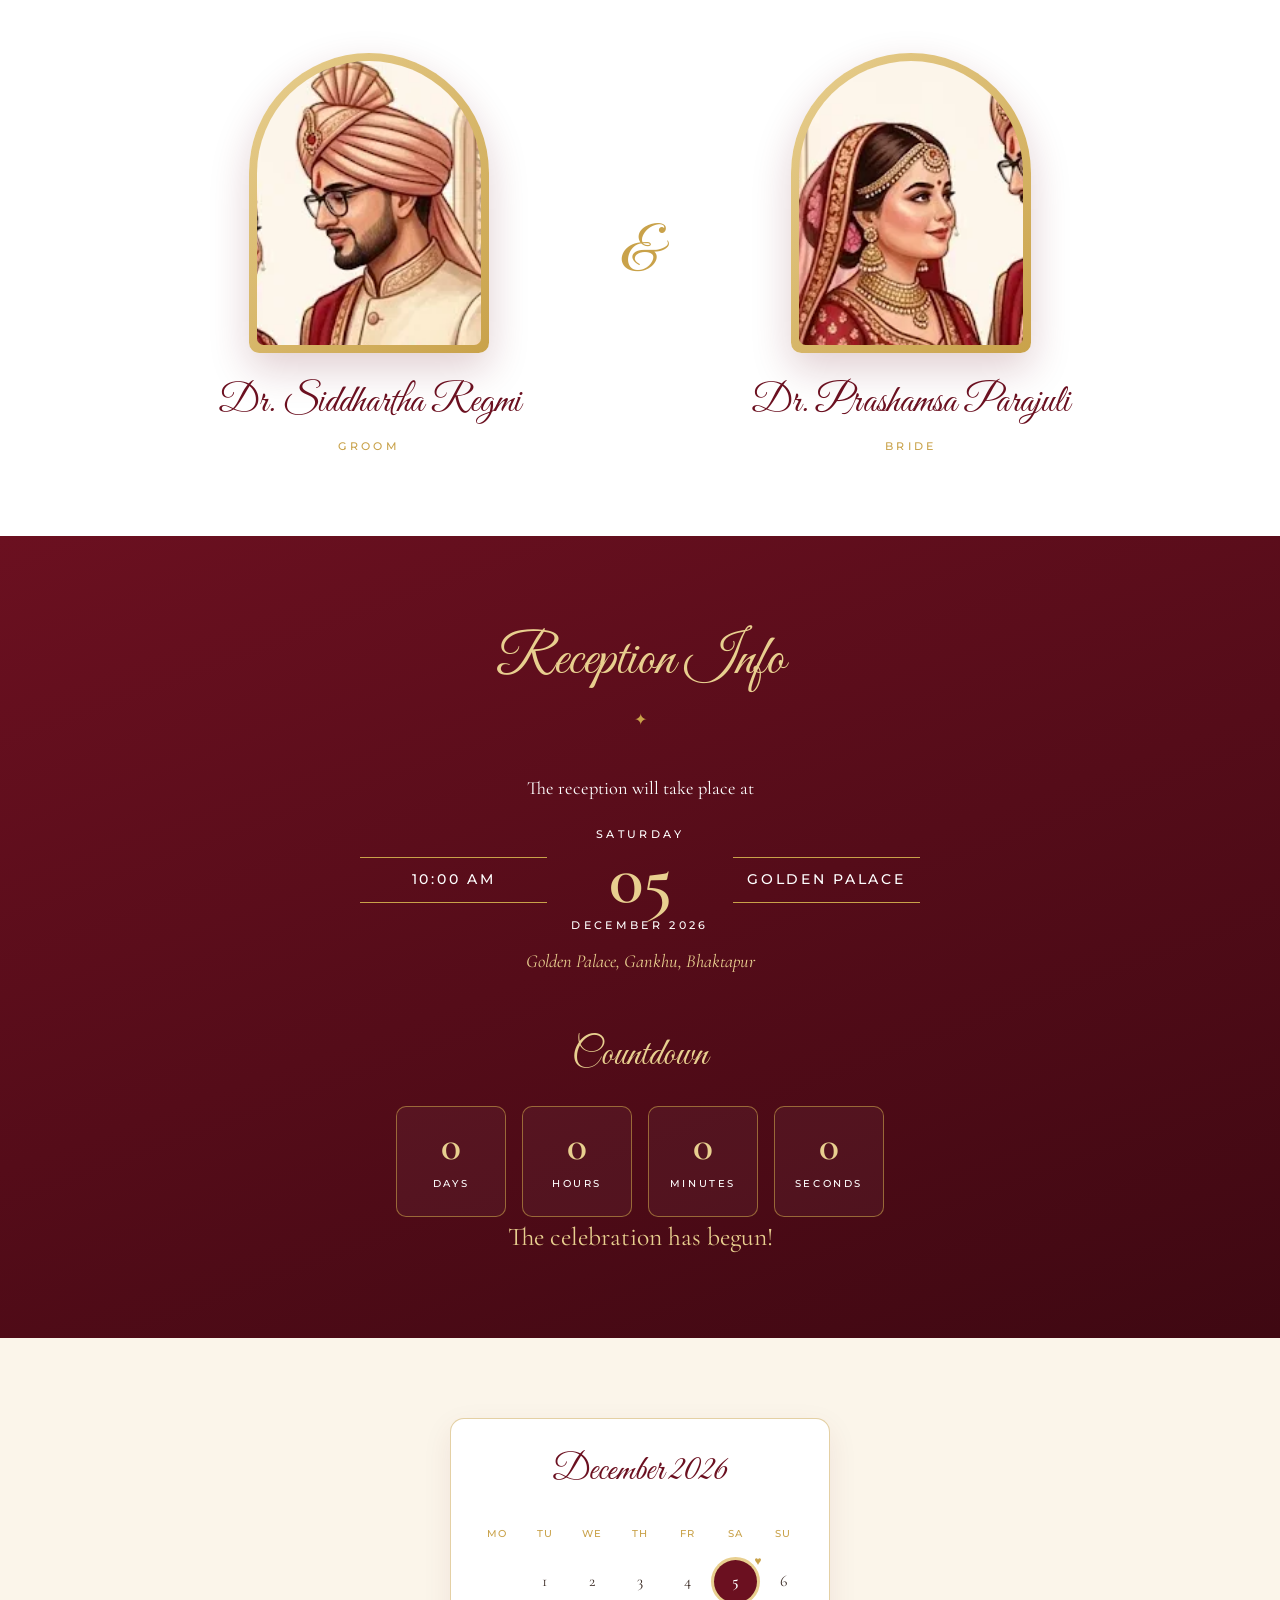
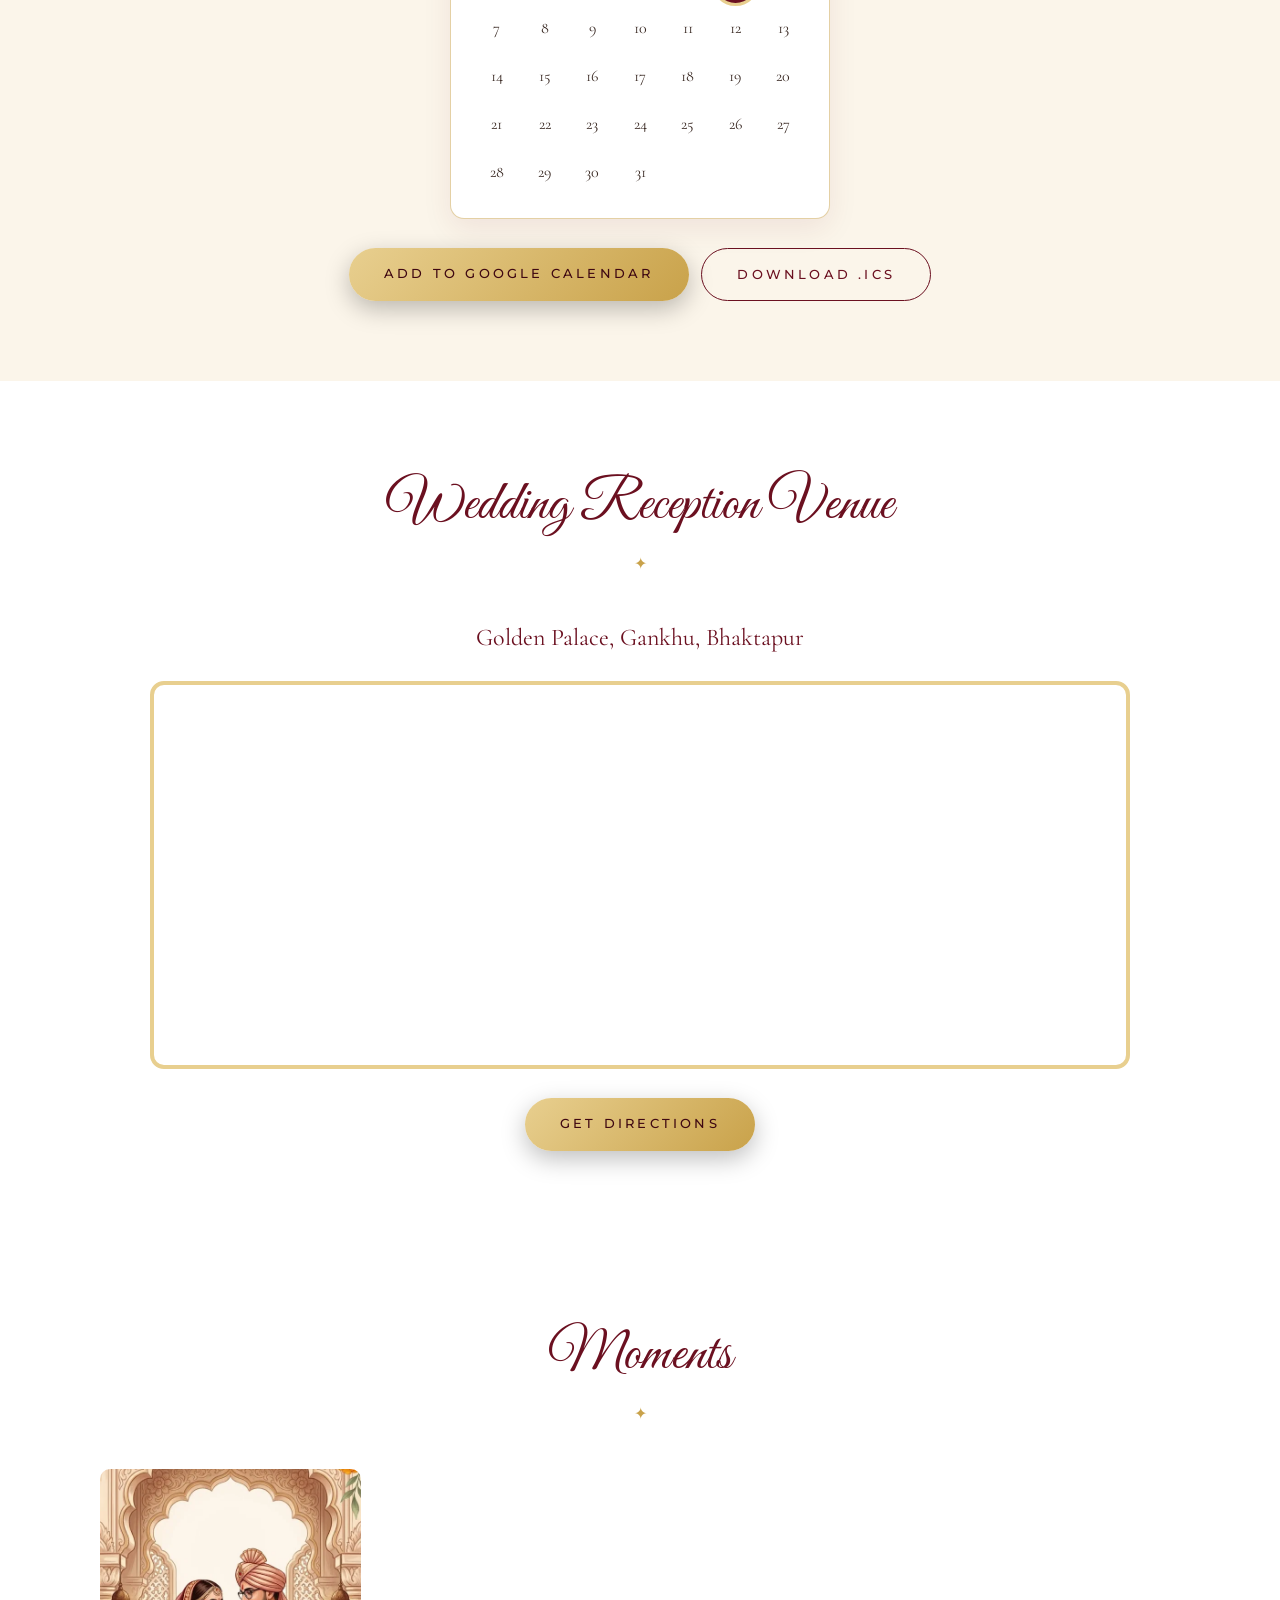
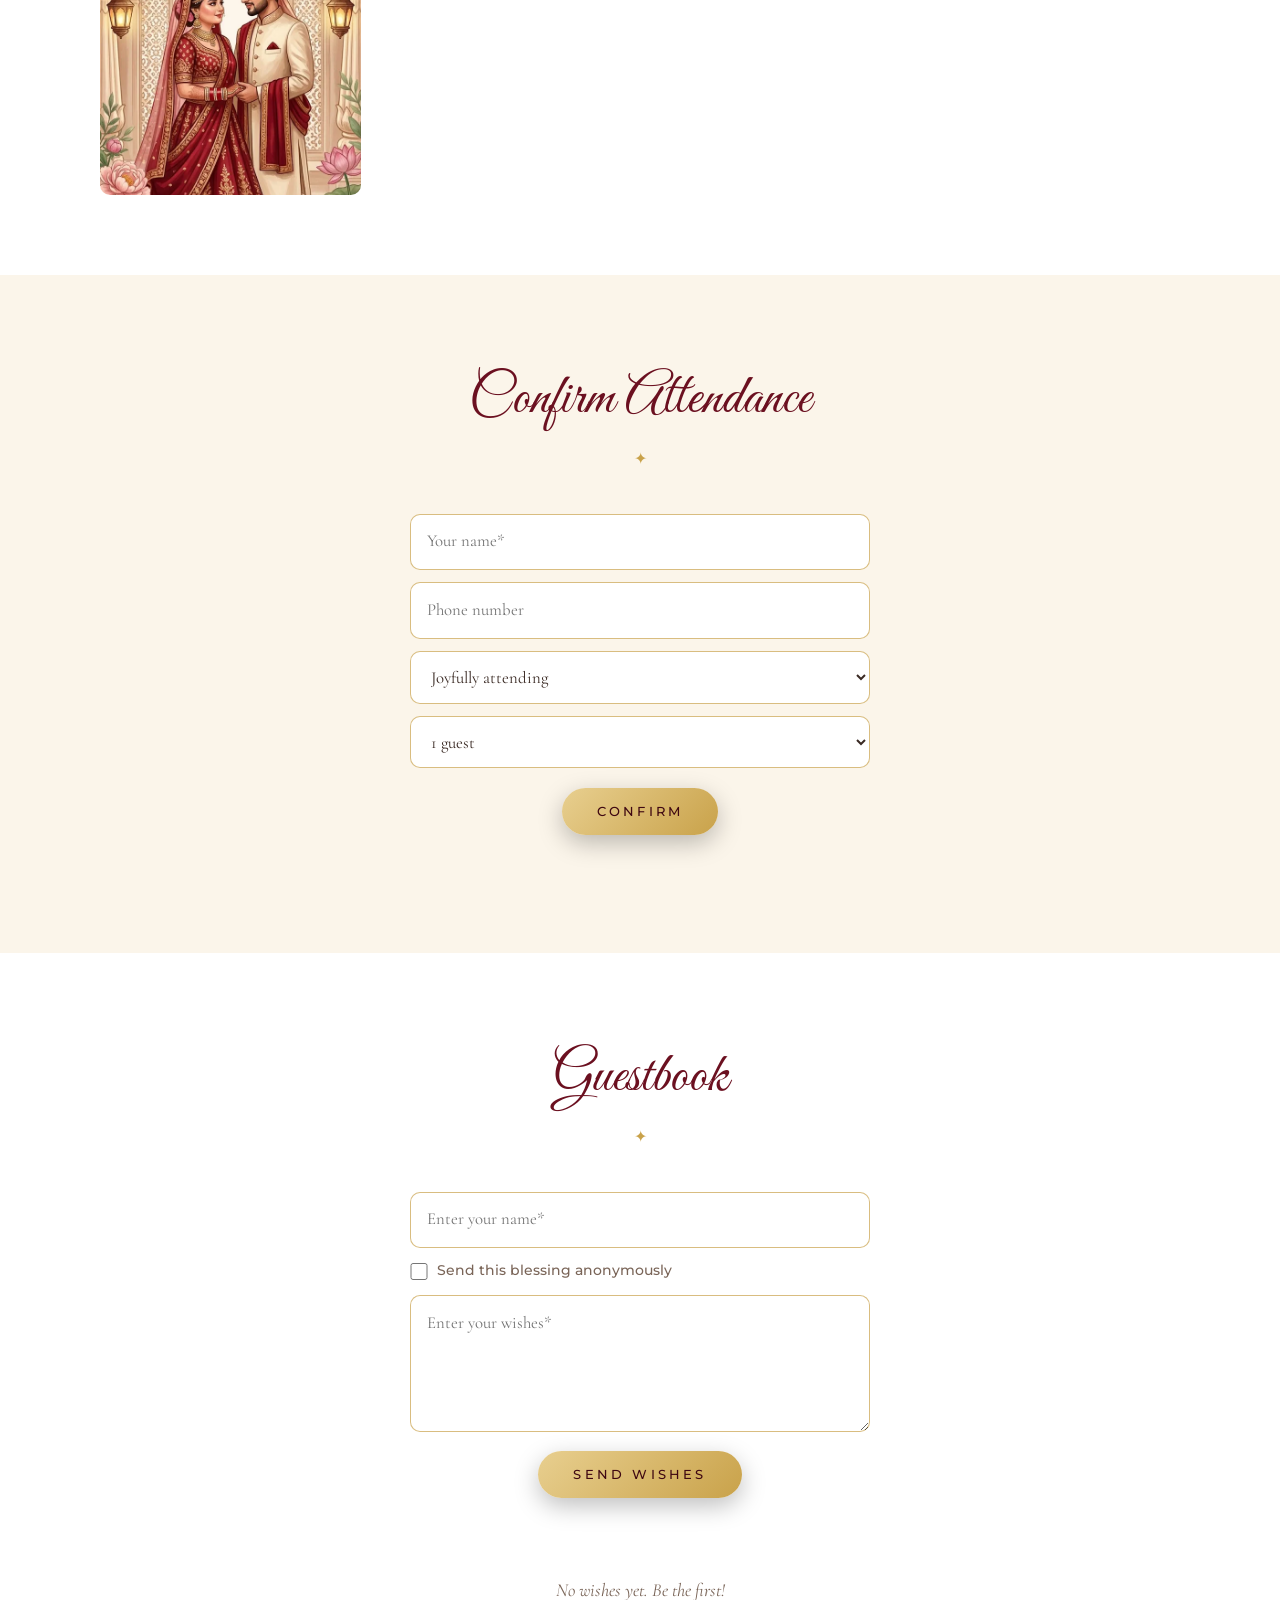
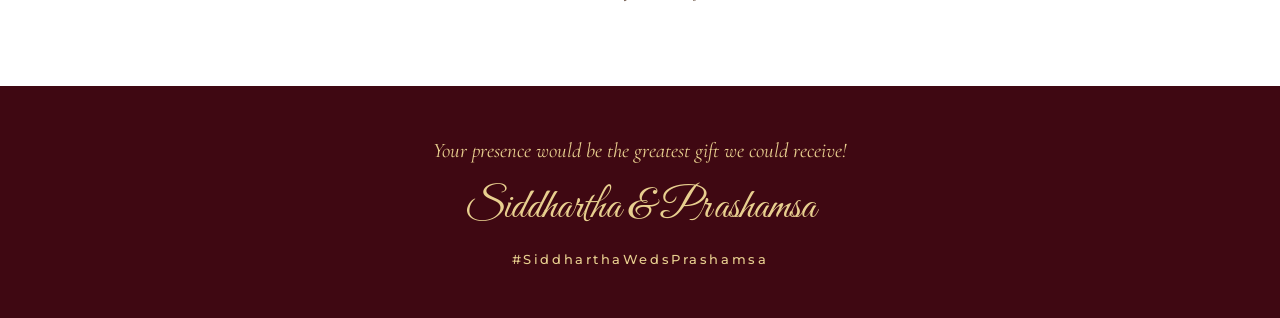
==== commit 37af7b2a: "Point venue map to exact location, add entrance animation and anonymous guestbook option - Venue/map" ====
--- a/index.html
+++ b/index.html
@@ -4,10 +4,15 @@
   <meta charset="UTF-8" />
   <meta name="viewport" content="width=device-width, initial-scale=1.0" />
   <title>Siddhartha & Prashamsa — Wedding Invitation</title>
-  <meta name="description" content="You are cordially invited to the wedding of Dr. Siddhartha Regmi and Dr. Prashamsa Parajuli — Saturday, 5 December 2026, Golden Palace, Pepsicola." />
+  <meta name="description" content="You are cordially invited to the wedding of Dr. Siddhartha Regmi and Dr. Prashamsa Parajuli — Saturday, 5 December 2026, Golden Palace, Gankhu, Bhaktapur." />
   <meta property="og:title" content="The Wedding of Dr. Siddhartha Regmi & Dr. Prashamsa Parajuli" />
-  <meta property="og:description" content="Saturday, 5 December 2026 · 10:00 AM · Golden Palace, Pepsicola" />
-  <meta property="og:image" content="images/couple.webp" />
+  <meta property="og:description" content="Saturday, 5 December 2026 · 10:00 AM · Golden Palace, Gankhu, Bhaktapur" />
+  <meta property="og:type" content="website" />
+  <meta property="og:url" content="https://parajulimanish07.github.io/DrSiddharthandDrPrashamsaMarriage-Invitation/" />
+  <meta property="og:image" content="https://parajulimanish07.github.io/DrSiddharthandDrPrashamsaMarriage-Invitation/images/og.jpg" />
+  <meta property="og:image:width" content="572" />
+  <meta property="og:image:height" content="1024" />
+  <meta name="twitter:card" content="summary_large_image" />
   <meta name="theme-color" content="#6b1020" />
   <link rel="stylesheet" href="assets/fonts.css" />
   <link rel="stylesheet" href="styles.css" />
@@ -24,6 +29,7 @@
       <button id="openBtn" class="btn">Open Invitation</button>
     </div>
   </div>
+  <div id="petals" class="petals-overlay" aria-hidden="true"></div>
 
   <button id="musicBtn" class="music-btn" aria-label="Toggle music" hidden>♪</button>
   <audio id="bgMusic" loop></audio>
@@ -155,7 +161,11 @@
     <section class="section guestbook" id="guestbook" hidden>
       <h2 class="section-title reveal">Guestbook</h2>
       <form class="card-form reveal" id="wishForm">
-        <input name="name" placeholder="Enter your name*" required maxlength="80" />
+        <input name="name" id="wishName" placeholder="Enter your name*" required maxlength="80" />
+        <label class="checkbox-field">
+          <input type="checkbox" name="anonymous" id="wishAnonymous" />
+          Send this blessing anonymously
+        </label>
         <textarea name="message" placeholder="Enter your wishes*" required maxlength="600" rows="4"></textarea>
         <button class="btn" type="submit">Send Wishes</button>
         <p class="form-status" role="status"></p>
--- a/styles.css
+++ b/styles.css
@@ -72,6 +72,22 @@
   pointer-events: none;
 }
 .cover.opened { opacity: 0; transform: scale(1.08); pointer-events: none; }
+
+.petals-overlay { position: fixed; inset: 0; z-index: 150; overflow: hidden; pointer-events: none; }
+.petal {
+  position: absolute;
+  top: -8%;
+  background: radial-gradient(circle at 30% 30%, var(--gold-light), var(--gold));
+  border-radius: 60% 0 60% 0;
+  opacity: .9;
+  animation: petal-fall linear forwards;
+}
+@keyframes petal-fall {
+  to { transform: translateY(115vh) translateX(var(--drift, 0)) rotate(360deg); opacity: 0; }
+}
+@media (prefers-reduced-motion: reduce) {
+  .petal { display: none; }
+}
 .cover-top { font-size: 1.6rem; margin-bottom: 1.5rem; }
 .monogram {
   width: 140px; height: 140px; margin: 0 auto 1.5rem;
@@ -282,7 +298,15 @@
 }
 .card-form .btn { align-self: center; margin-top: .4rem; }
 .card-form .btn:disabled { opacity: .6; cursor: wait; }
+.card-form input:disabled { opacity: .55; background: var(--cream); cursor: not-allowed; }
 .form-status { min-height: 1.4em; font-style: italic; color: var(--maroon); }
+
+.checkbox-field {
+  display: flex; align-items: center; gap: .6rem;
+  font-family: var(--sans); font-size: .85rem; color: var(--muted);
+  cursor: pointer;
+}
+.checkbox-field input { width: 1.1rem; height: 1.1rem; accent-color: var(--gold); cursor: pointer; }
 
 .guestbook { background: #fff; }
 .wishes {
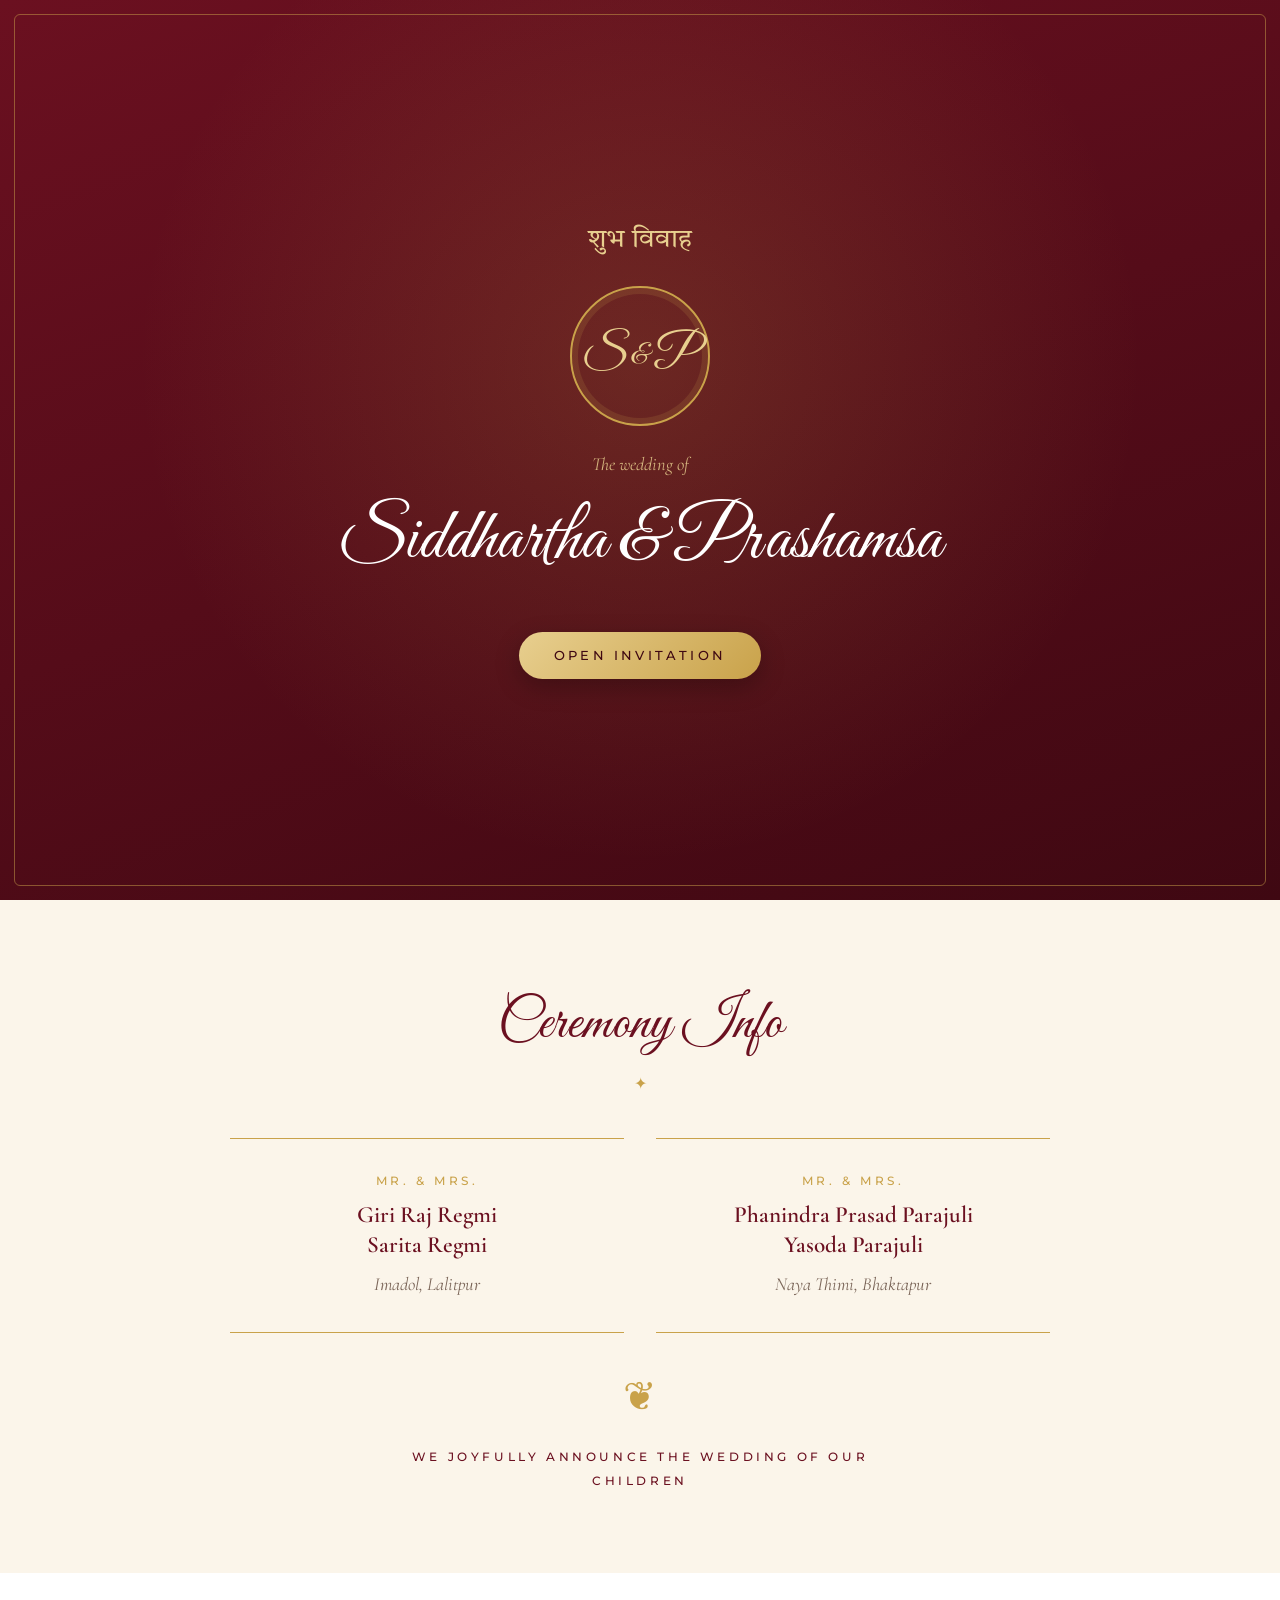
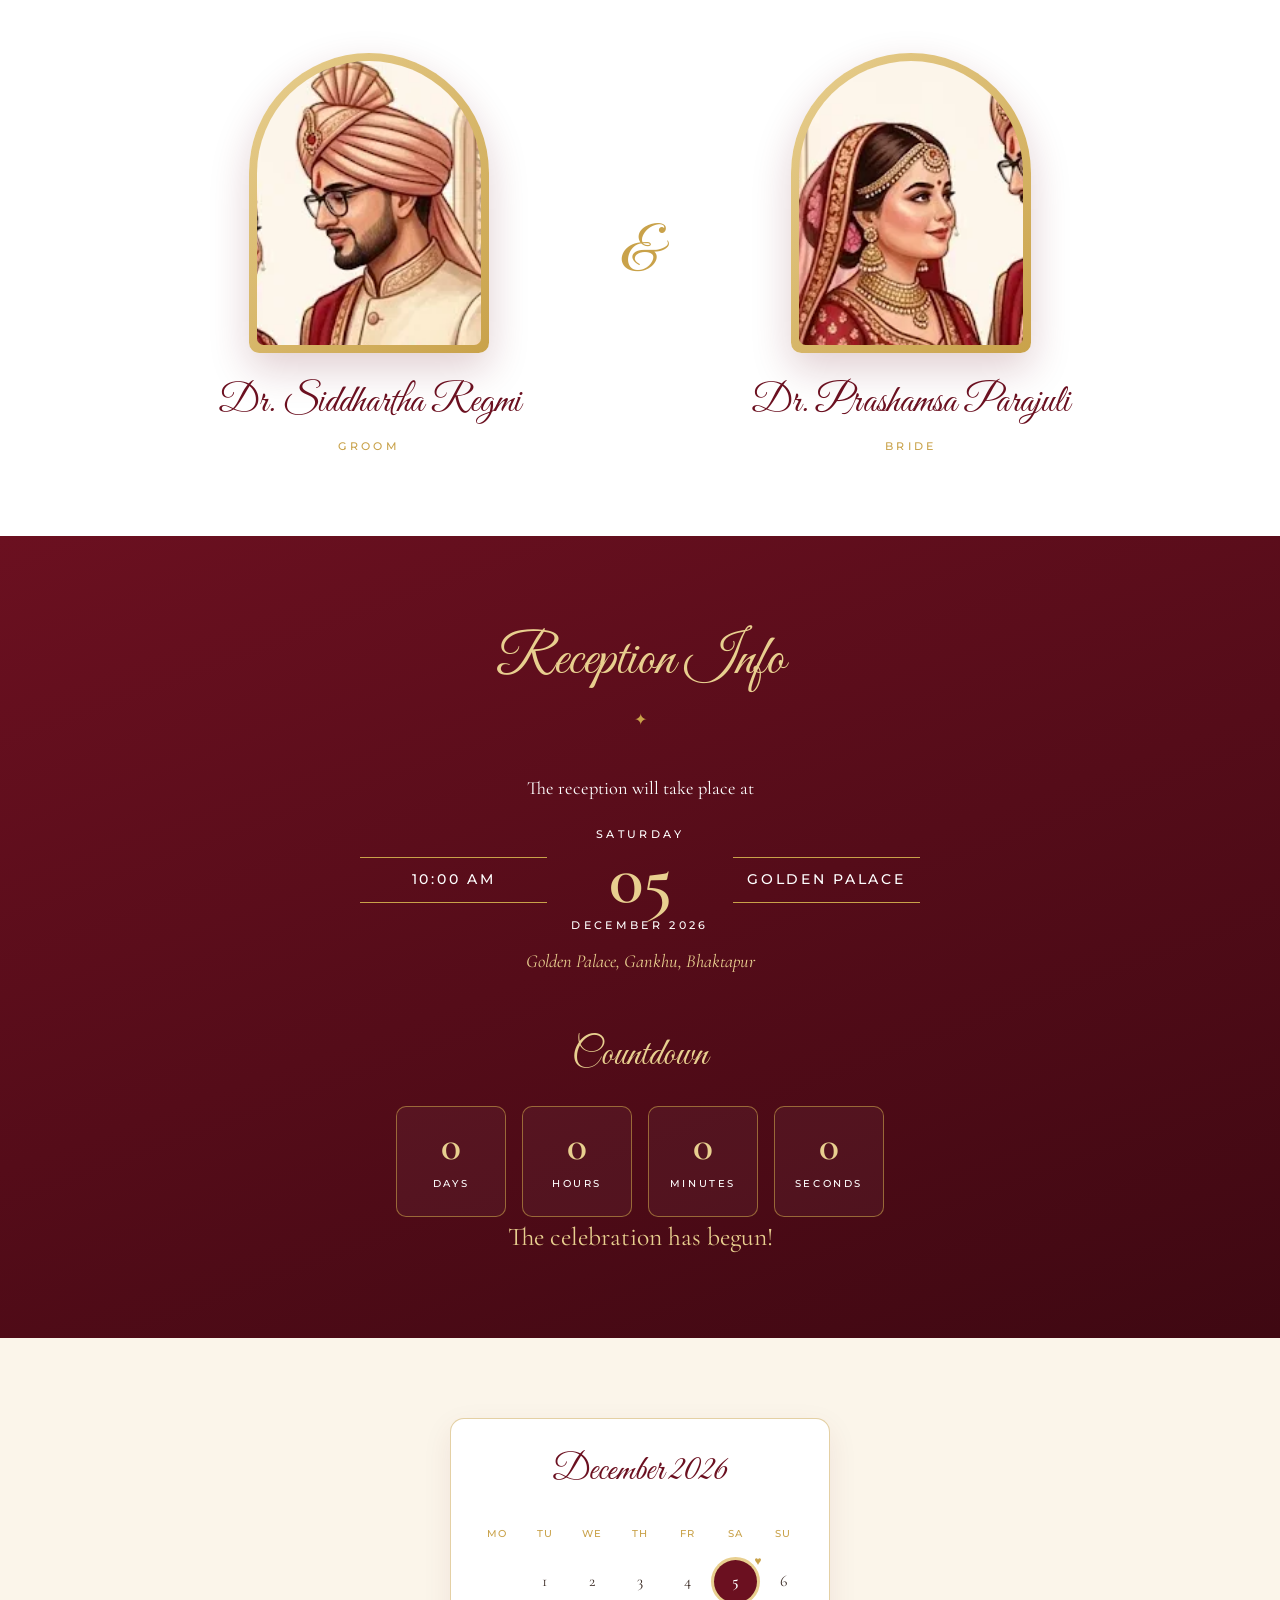
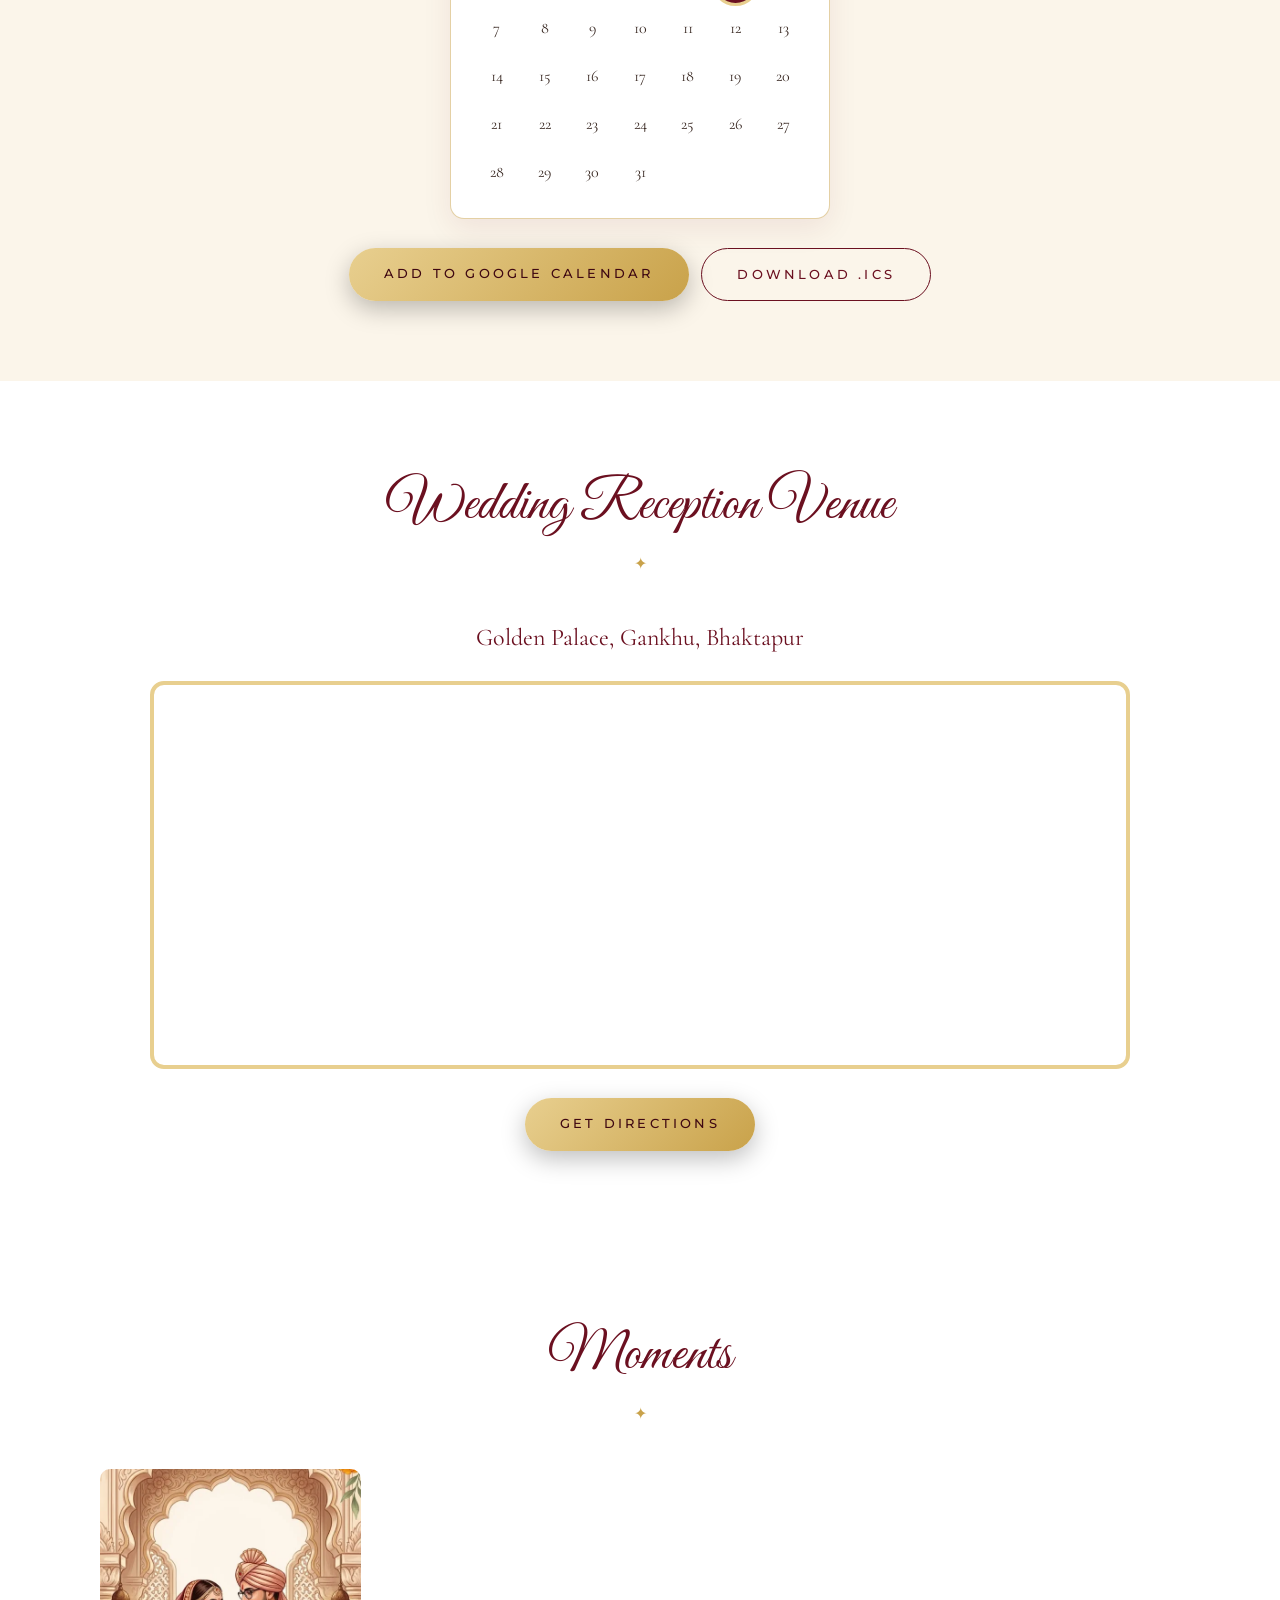
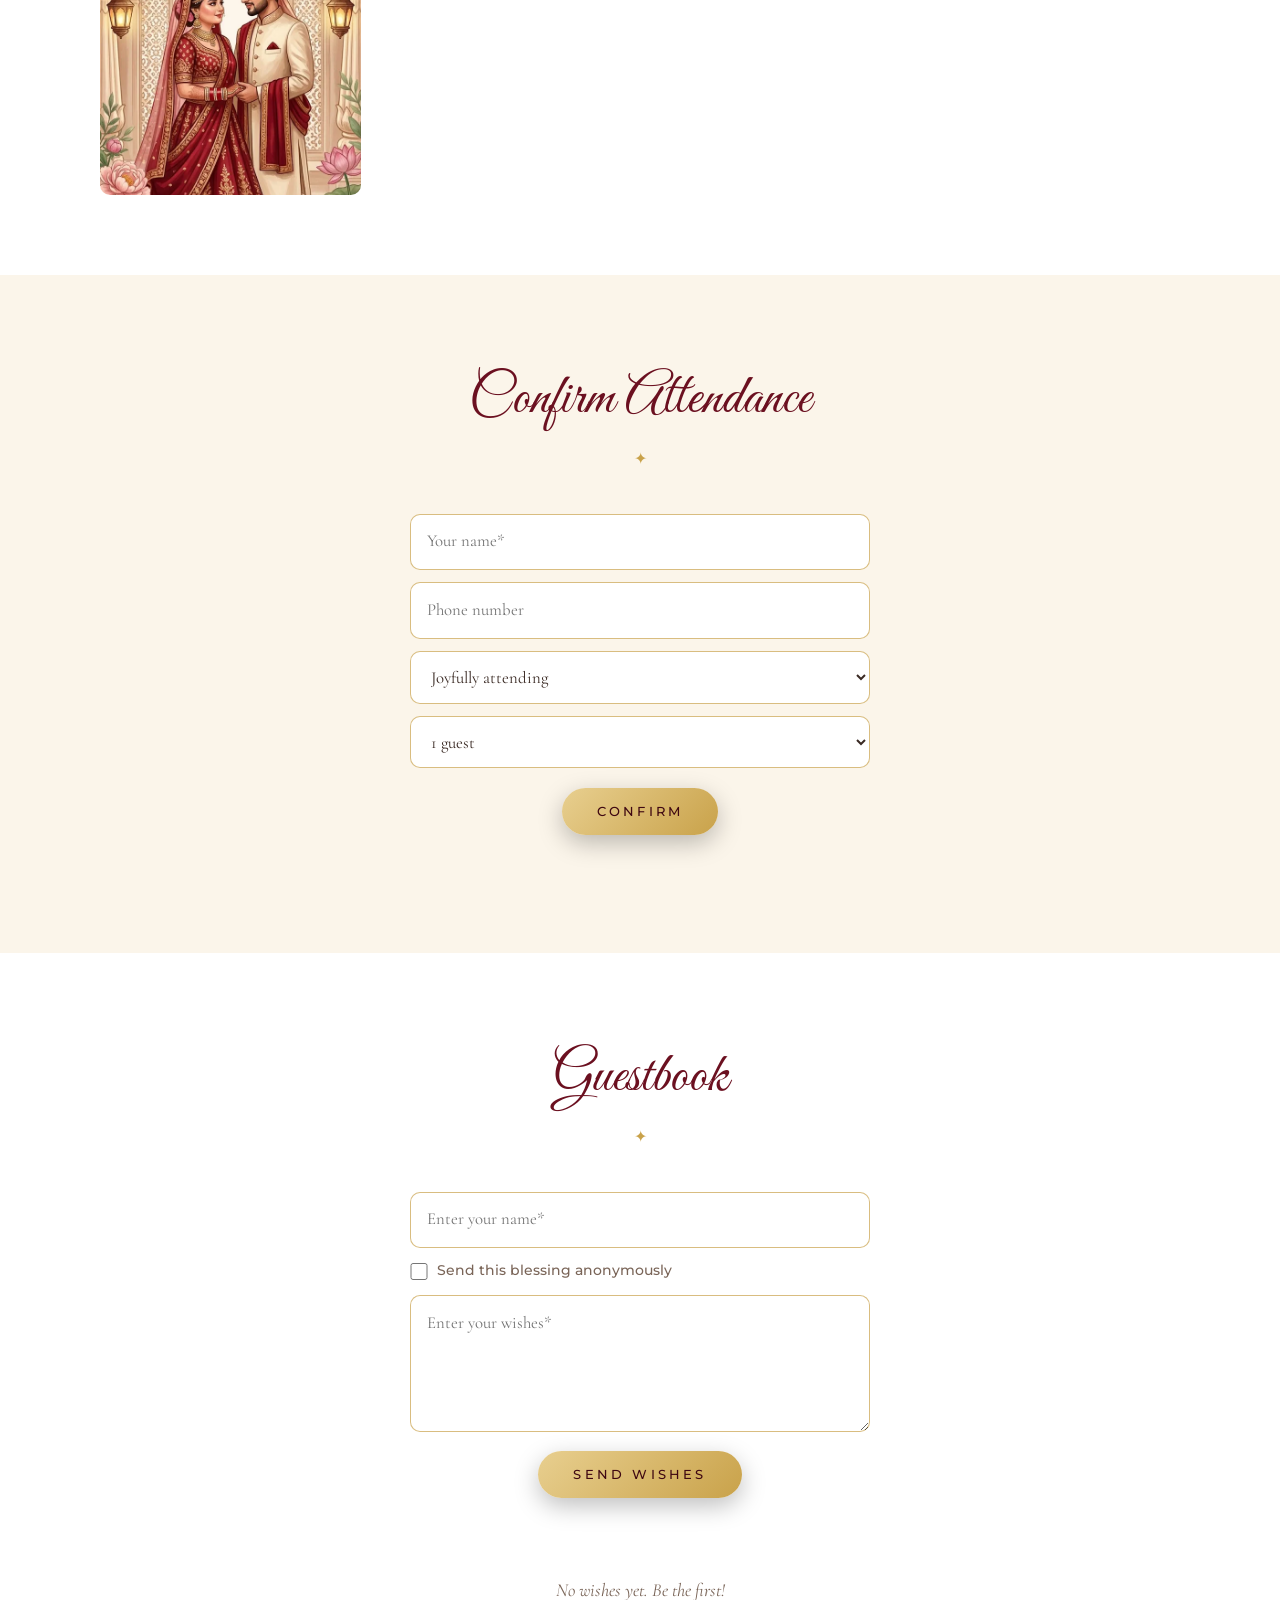
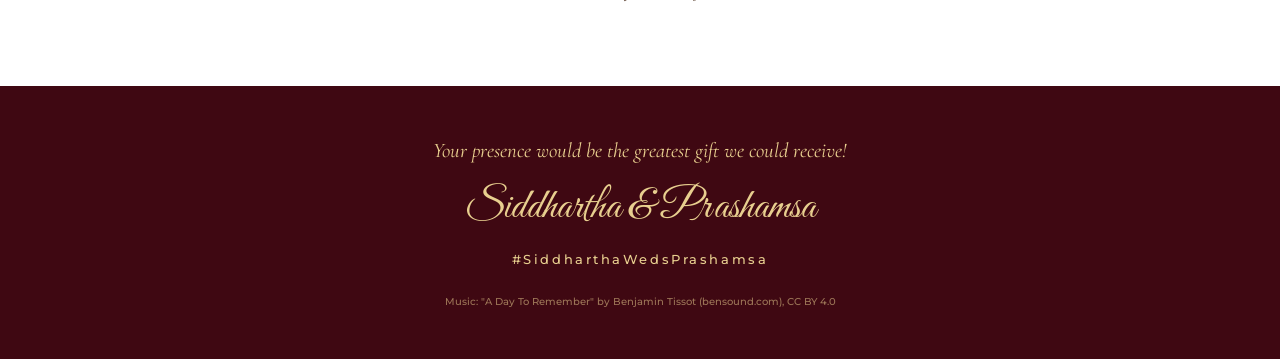
==== commit 57ec58a5: "Add background music with toggle and license credit - "A Day To Remember" by Benjamin Tissot (Bensou" ====
--- a/index.html
+++ b/index.html
@@ -178,6 +178,7 @@
     <p class="closing" data-bind="closingLine"></p>
     <p class="script" data-bind="coupleShort"></p>
     <p class="hashtag" data-bind="hashtag"></p>
+    <p class="music-credit" id="musicCredit" hidden></p>
   </footer>
 
   <!-- Lightbox -->
--- a/styles.css
+++ b/styles.css
@@ -346,6 +346,7 @@
 .closing { font-style: italic; font-size: 1.3rem; margin-bottom: .5rem; }
 .footer .script { font-size: 2.6rem; }
 .hashtag { font-family: var(--sans); font-size: .8rem; letter-spacing: .2em; margin-top: .5rem; }
+.music-credit { font-family: var(--sans); font-size: .65rem; opacity: .55; margin-top: 1.5rem; }
 
 /* Lightbox */
 .lightbox {
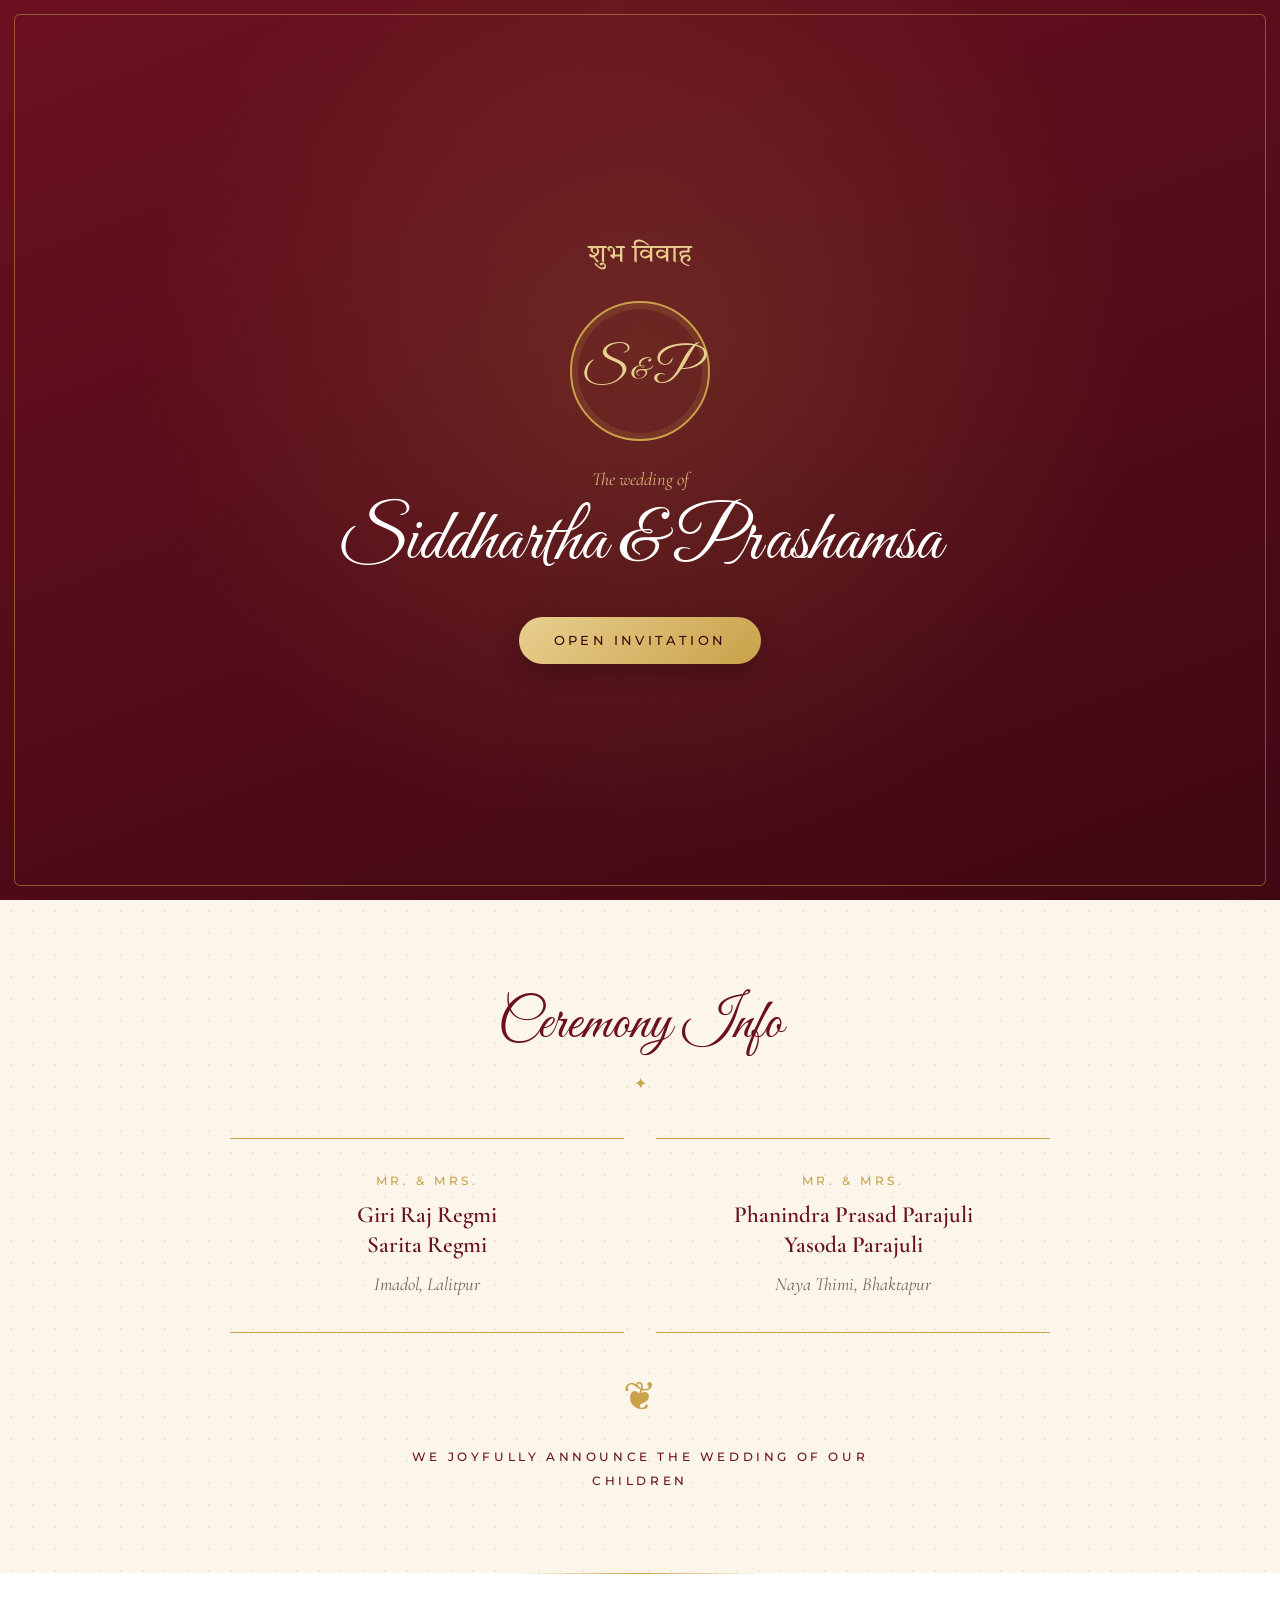
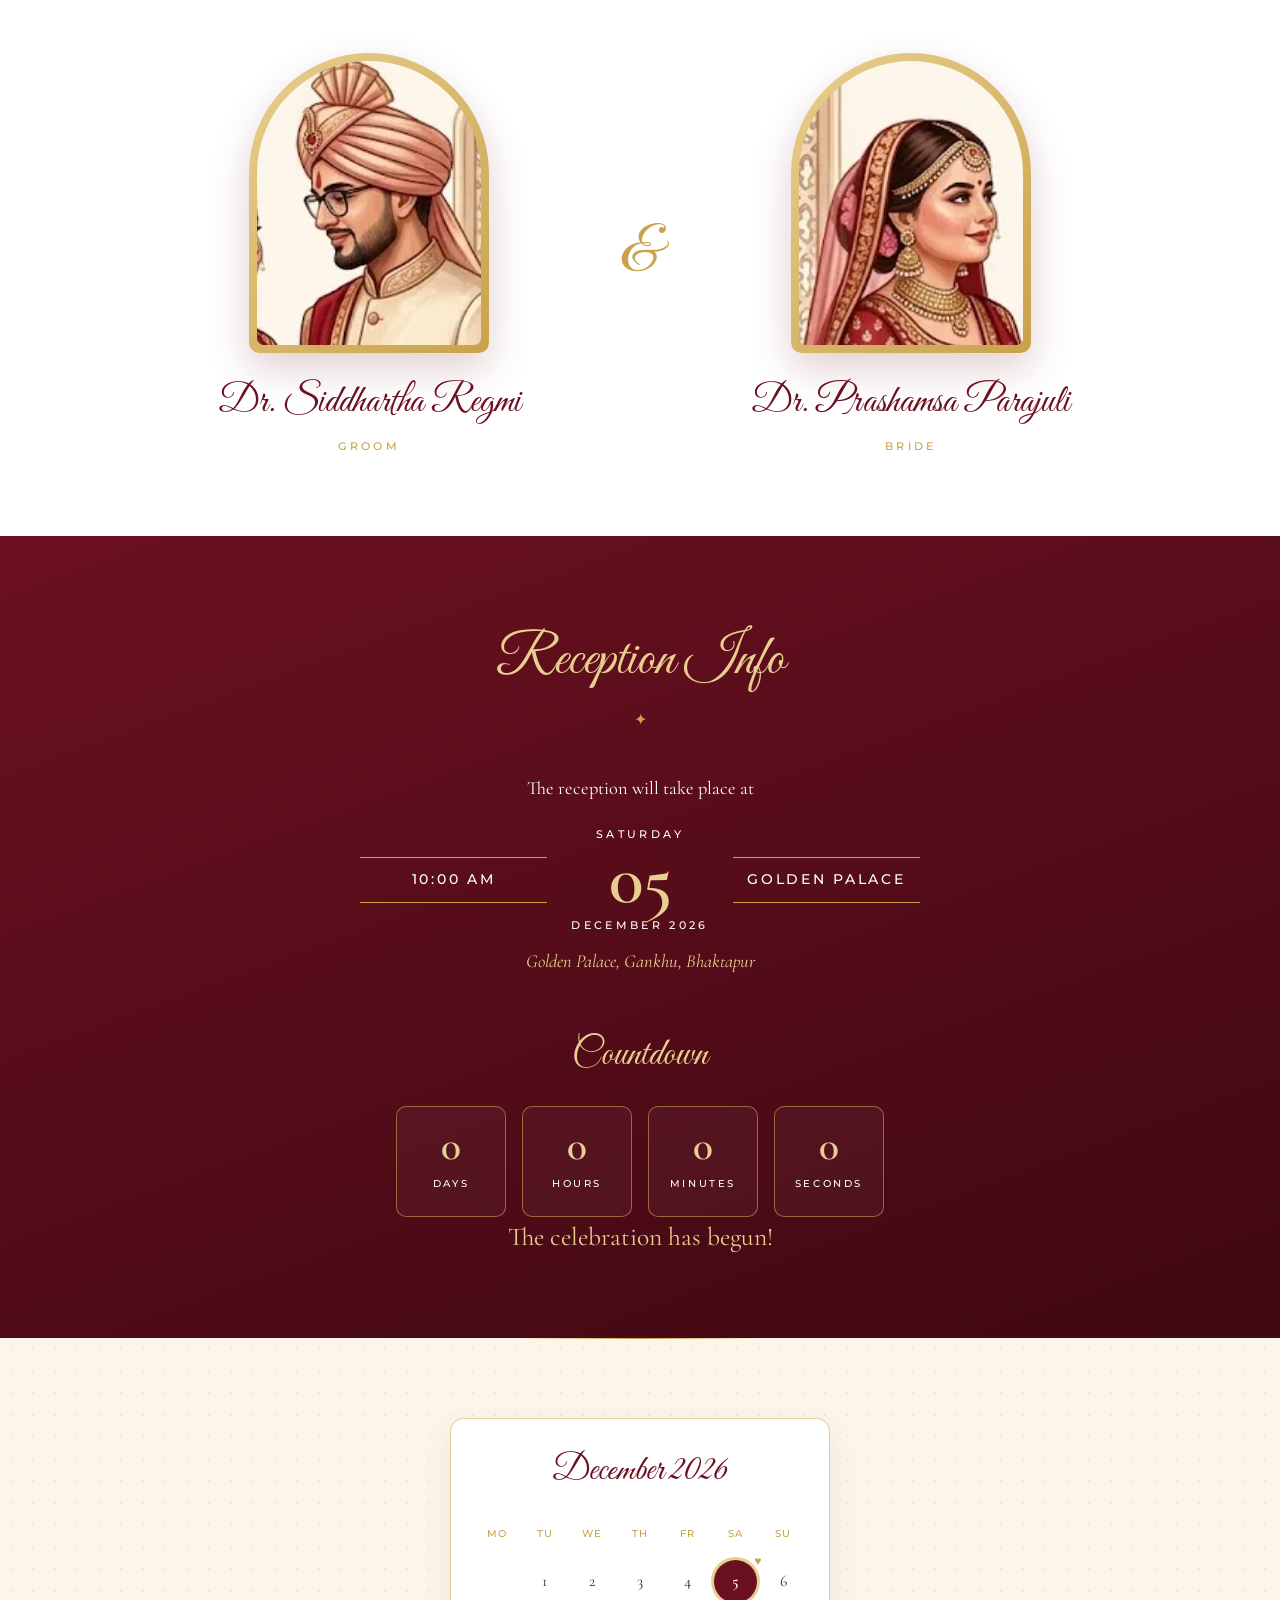
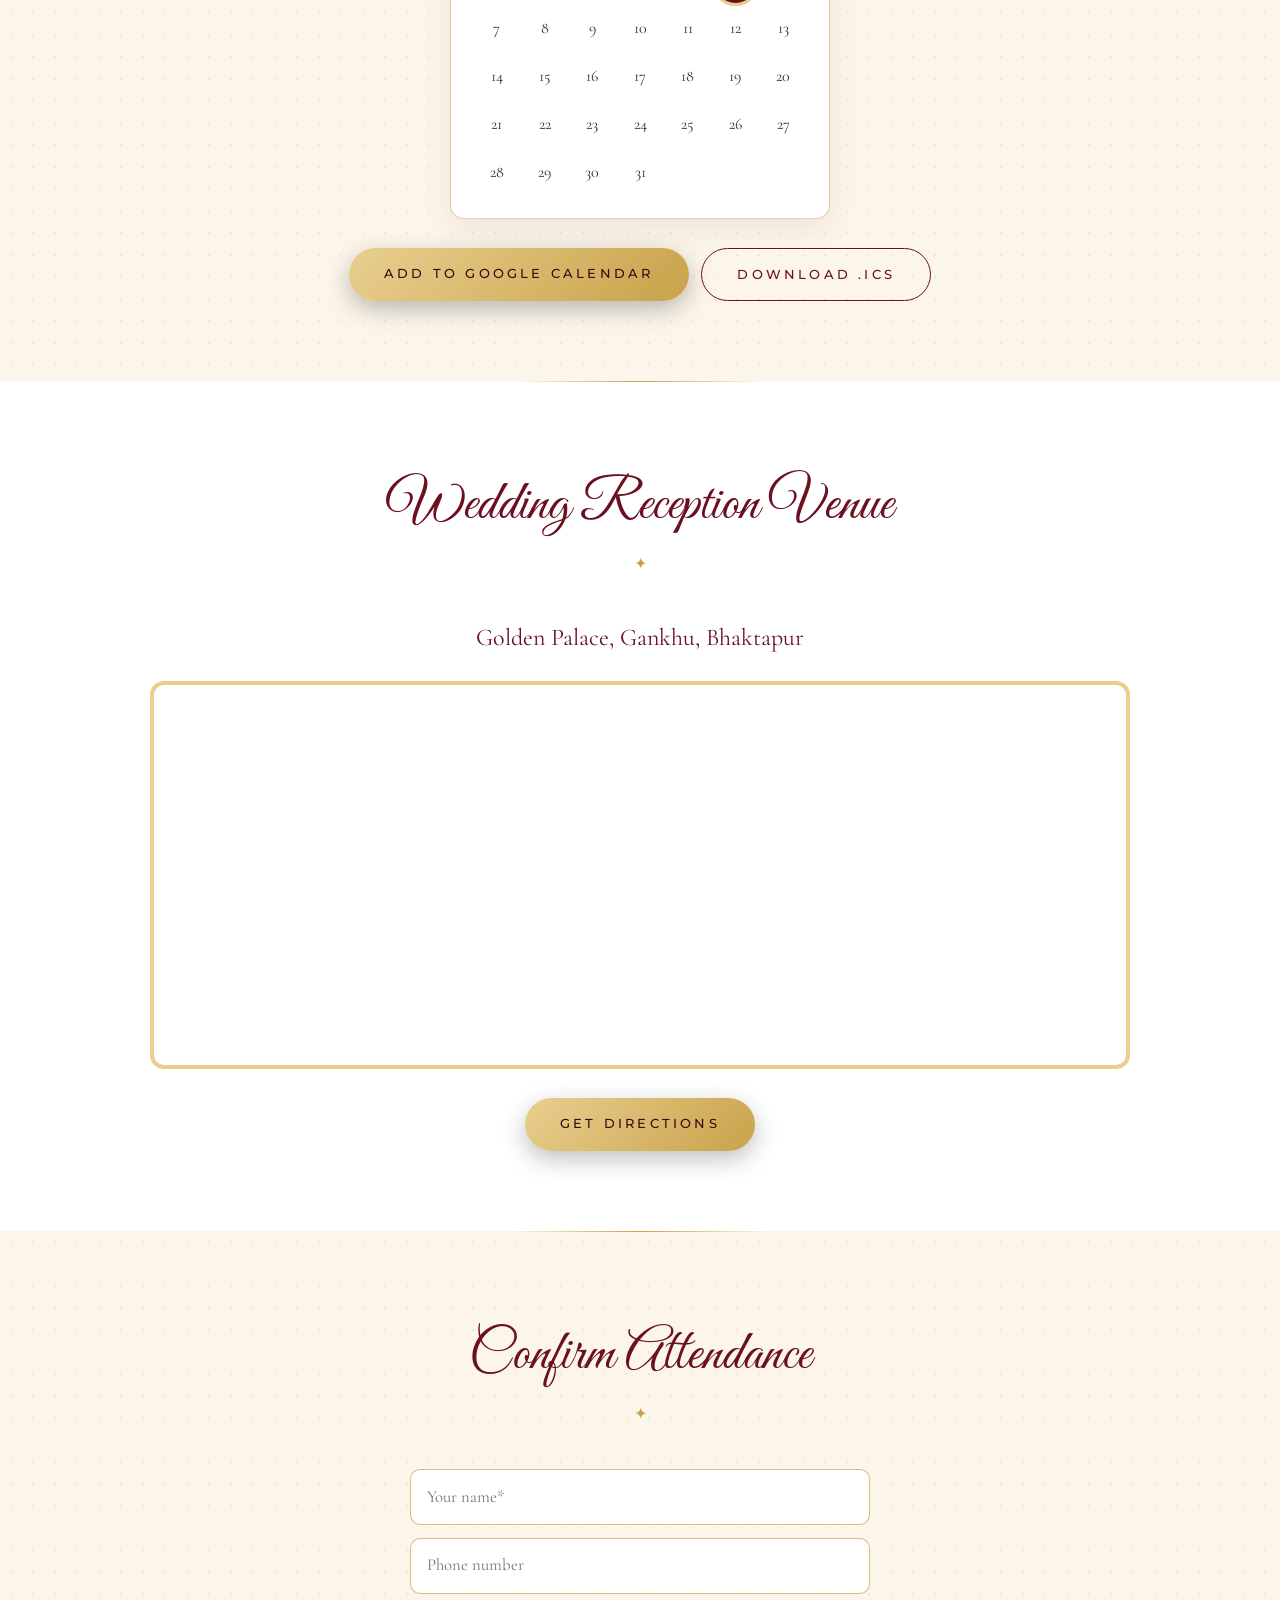
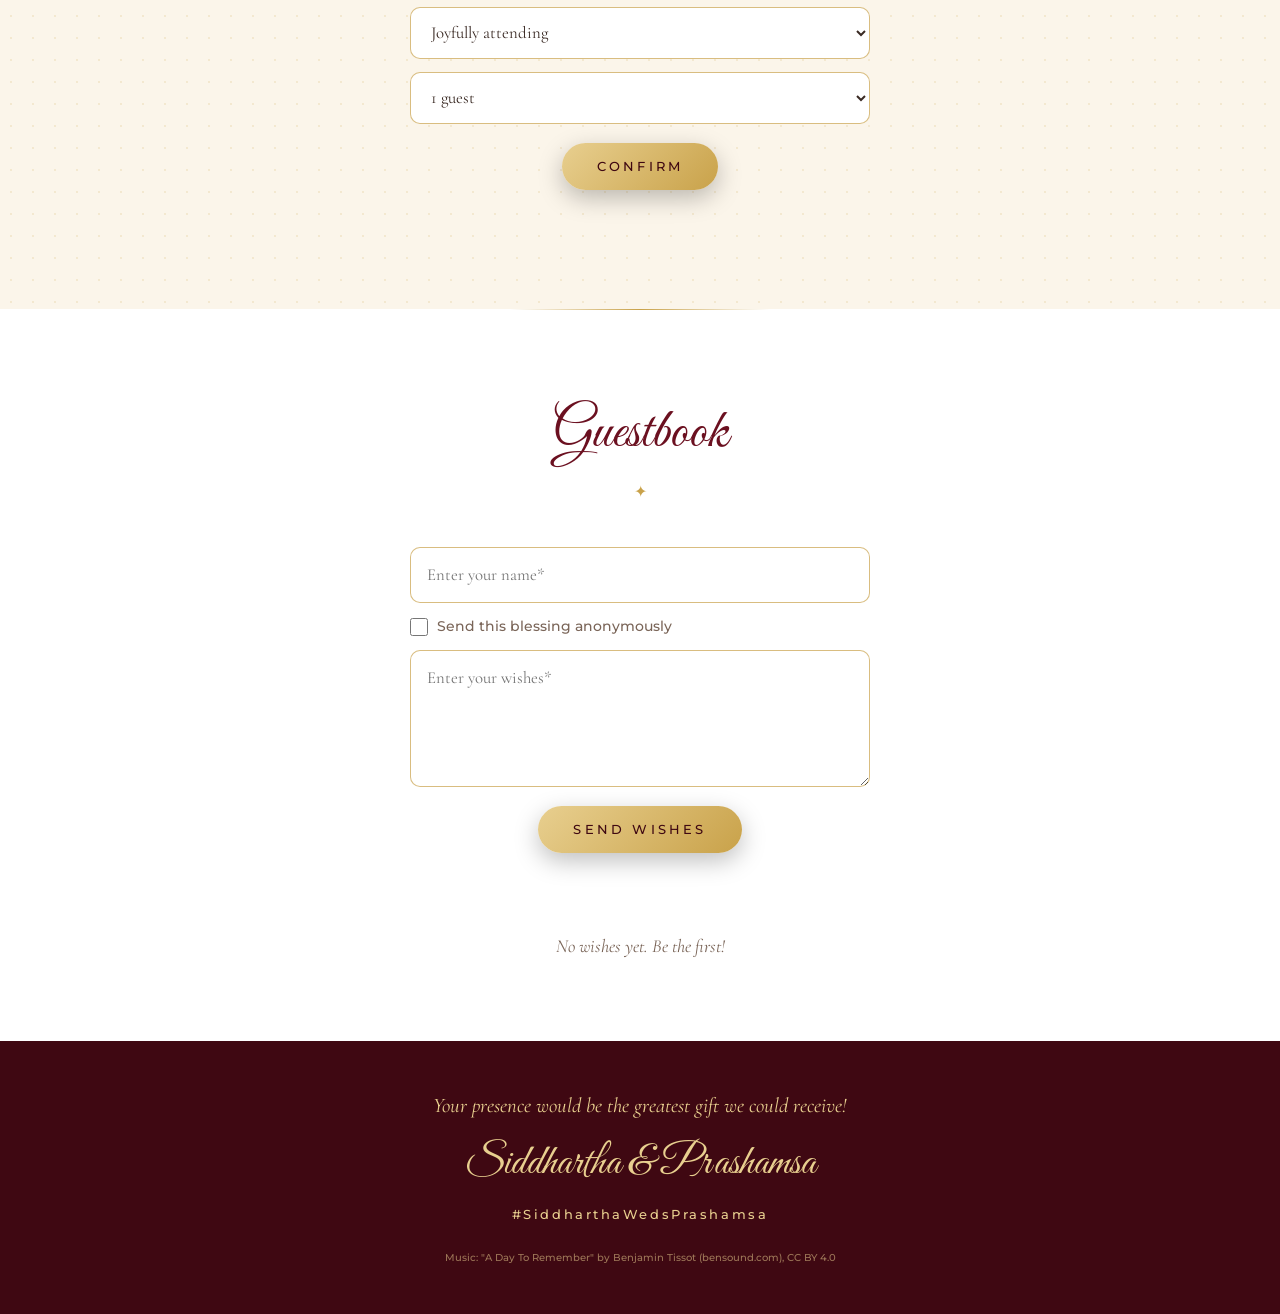
==== commit 0352f038: "Remove gallery, fix hero name duplication, polish sections, forms, music button and share image Co-A" ====
--- a/index.html
+++ b/index.html
@@ -10,14 +10,16 @@
   <meta property="og:type" content="website" />
   <meta property="og:url" content="https://parajulimanish07.github.io/DrSiddharthandDrPrashamsaMarriage-Invitation/" />
   <meta property="og:image" content="https://parajulimanish07.github.io/DrSiddharthandDrPrashamsaMarriage-Invitation/images/og.jpg" />
-  <meta property="og:image:width" content="572" />
-  <meta property="og:image:height" content="1024" />
+  <meta property="og:image:width" content="1200" />
+  <meta property="og:image:height" content="630" />
   <meta name="twitter:card" content="summary_large_image" />
+  <meta name="twitter:image" content="https://parajulimanish07.github.io/DrSiddharthandDrPrashamsaMarriage-Invitation/images/og.jpg" />
   <meta name="theme-color" content="#6b1020" />
   <link rel="stylesheet" href="assets/fonts.css" />
   <link rel="stylesheet" href="styles.css" />
 </head>
 <body class="locked">
+  <noscript><p class="noscript">Please enable JavaScript to view this invitation.</p></noscript>
 
   <!-- Opening cover -->
   <div id="cover" class="cover">
@@ -25,13 +27,13 @@
       <p class="devanagari cover-top">शुभ विवाह</p>
       <div class="monogram"><span data-bind="groomInitial"></span><em>&amp;</em><span data-bind="brideInitial"></span></div>
       <p class="cover-sub">The wedding of</p>
-      <h1 class="script"><span data-bind="groomShort"></span> &amp; <span data-bind="brideShort"></span></h1>
+      <p class="script cover-names"><span data-bind="groomShort"></span> &amp; <span data-bind="brideShort"></span></p>
       <button id="openBtn" class="btn">Open Invitation</button>
     </div>
   </div>
   <div id="petals" class="petals-overlay" aria-hidden="true"></div>
 
-  <button id="musicBtn" class="music-btn" aria-label="Toggle music" hidden>♪</button>
+  <button id="musicBtn" class="music-btn" aria-label="Play music" aria-pressed="false" hidden><span class="note">♪</span></button>
   <audio id="bgMusic" loop></audio>
 
   <main>
@@ -45,12 +47,14 @@
       </div>
       <div class="hero-content reveal">
         <p class="devanagari blessing-np" data-bind="blessingNepali"></p>
-        <p class="eyebrow">The wedding of</p>
-        <h1 class="script names">
+        <p class="blessing-en" data-bind="blessingEnglish"></p>
+        <p class="eyebrow">Together with their families</p>
+        <h1 class="names">
           <span data-bind="groomName"></span>
           <span class="amp">&amp;</span>
           <span data-bind="brideName"></span>
         </h1>
+        <p class="invite-line">invite you to celebrate their wedding</p>
         <p class="date-line" data-bind="dateLine"></p>
       </div>
       <a href="#families" class="scroll-hint" aria-label="Scroll down">⌄</a>
@@ -129,23 +133,18 @@
       <a class="btn reveal" id="directionsBtn" target="_blank" rel="noopener">Get Directions</a>
     </section>
 
-    <!-- Gallery -->
-    <section class="section gallery-section" id="gallery">
-      <h2 class="section-title reveal">Moments</h2>
-      <div class="gallery" id="galleryGrid"></div>
-    </section>
-
     <!-- RSVP -->
     <section class="section rsvp" id="rsvp" hidden>
       <h2 class="section-title reveal">Confirm Attendance</h2>
       <form class="card-form reveal" id="rsvpForm">
-        <input name="name" placeholder="Your name*" required maxlength="80" />
-        <input name="phone" placeholder="Phone number" maxlength="30" />
-        <select name="attending" required>
+        <input name="name" placeholder="Your name*" aria-label="Your name" autocomplete="name" required maxlength="80" />
+        <input class="hp" name="website" tabindex="-1" autocomplete="off" aria-hidden="true" />
+        <input name="phone" type="tel" placeholder="Phone number" aria-label="Phone number" autocomplete="tel" maxlength="30" />
+        <select name="attending" id="rsvpAttending" aria-label="Attendance" required>
           <option value="yes">Joyfully attending</option>
           <option value="no">Regretfully can't attend</option>
         </select>
-        <select name="guests">
+        <select name="guests" id="rsvpGuests" aria-label="Number of guests">
           <option value="1">1 guest</option>
           <option value="2">2 guests</option>
           <option value="3">3 guests</option>
@@ -161,12 +160,13 @@
     <section class="section guestbook" id="guestbook" hidden>
       <h2 class="section-title reveal">Guestbook</h2>
       <form class="card-form reveal" id="wishForm">
-        <input name="name" id="wishName" placeholder="Enter your name*" required maxlength="80" />
+        <input name="name" id="wishName" placeholder="Enter your name*" aria-label="Your name" autocomplete="name" required maxlength="80" />
         <label class="checkbox-field">
           <input type="checkbox" name="anonymous" id="wishAnonymous" />
           Send this blessing anonymously
         </label>
-        <textarea name="message" placeholder="Enter your wishes*" required maxlength="600" rows="4"></textarea>
+        <input class="hp" name="website" tabindex="-1" autocomplete="off" aria-hidden="true" />
+        <textarea name="message" aria-label="Your wishes" placeholder="Enter your wishes*" required maxlength="600" rows="4"></textarea>
         <button class="btn" type="submit">Send Wishes</button>
         <p class="form-status" role="status"></p>
       </form>
@@ -181,12 +181,6 @@
     <p class="music-credit" id="musicCredit" hidden></p>
   </footer>
 
-  <!-- Lightbox -->
-  <div id="lightbox" class="lightbox" hidden>
-    <button class="lb-close" aria-label="Close">×</button>
-    <img alt="" />
-  </div>
-
   <script src="config.js"></script>
   <script src="script.js"></script>
 </body>
--- a/styles.css
+++ b/styles.css
@@ -99,7 +99,7 @@
 }
 .monogram em { font-size: 1.8rem; font-style: normal; }
 .cover-sub { font-style: italic; opacity: .85; }
-.cover h1 { font-size: clamp(2.6rem, 9vw, 4.5rem); margin: .3rem 0 2rem; color: #fff; }
+.cover-names { font-size: clamp(2.6rem, 9vw, 4.5rem); line-height: 1.2; margin: .3rem 0 2rem; color: #fff; }
 
 /* ── Music ─────────────────────────── */
 .music-btn {
@@ -110,7 +110,14 @@
   font-size: 1.3rem; cursor: pointer;
   box-shadow: 0 6px 18px rgba(0, 0, 0, .3);
 }
-.music-btn.playing { animation: spin 4s linear infinite; }
+.music-btn .note { display: block; }
+.music-btn.playing .note { animation: spin 4s linear infinite; }
+.music-btn.muted::after {
+  content: ""; position: absolute; left: 11px; right: 11px; top: 50%;
+  border-top: 2px solid var(--gold-light); transform: rotate(-45deg);
+}
+.music-btn { display: grid; place-items: center; }
+.music-btn:focus-visible, .btn:focus-visible { outline: 2px solid var(--gold-light); outline-offset: 3px; }
 @keyframes spin { to { transform: rotate(360deg); } }
 
 /* ── Hero ──────────────────────────── */
@@ -152,9 +159,14 @@
 .arch-names span { display: block; }
 .arch-names em { display: block; font-style: normal; font-size: .55em; line-height: 1.1; color: #b08830; }
 .hero-content { position: relative; max-width: 560px; }
-.names { font-size: clamp(2.6rem, 6vw, 4.8rem); line-height: 1.15; margin: 1rem 0; }
+.blessing-en { font-style: italic; opacity: .85; margin-bottom: 1.6rem; }
+.names {
+  font-weight: 600; font-size: clamp(1.7rem, 3.6vw, 2.6rem);
+  letter-spacing: .06em; line-height: 1.25; margin: 1rem 0 .6rem;
+}
 .names span { display: block; }
-.names .amp { font-size: .6em; color: var(--gold-light); }
+.names .amp { font-family: var(--script); font-weight: 400; font-size: 1.6em; line-height: 1; color: var(--gold-light); }
+.invite-line { font-style: italic; font-size: 1.15rem; opacity: .9; }
 .date-line {
   font-family: var(--sans); letter-spacing: .25em; text-transform: uppercase;
   font-size: .95rem; margin-top: 1.5rem;
@@ -169,7 +181,19 @@
 @keyframes bob { 50% { transform: translate(-50%, 8px); } }
 
 /* ── Sections ──────────────────────── */
-.section { padding: 5rem 1.25rem; text-align: center; }
+.section { padding: 5rem 1.25rem; text-align: center; position: relative; }
+.families, .calendar-section, .rsvp {
+  background:
+    radial-gradient(circle, rgba(201, 162, 74, .16) 1px, transparent 1.5px) 0 0 / 22px 22px,
+    var(--cream);
+}
+.section + .section:not(.reception)::before {
+  content: ""; position: absolute; top: 0; left: 50%; transform: translateX(-50%);
+  width: min(260px, 60%); height: 1px;
+  background: linear-gradient(90deg, transparent, var(--gold), transparent);
+}
+.hp { position: absolute; left: -9999px; width: 1px; height: 1px; opacity: 0; }
+.noscript { padding: 2rem; text-align: center; background: var(--maroon); color: var(--gold-light); }
 .section-title {
   font-family: var(--script); font-weight: 400;
   font-size: clamp(2.4rem, 7vw, 3.5rem);
@@ -203,9 +227,8 @@
 }
 .portrait {
   width: 100%; height: 100%;
-  background-repeat: no-repeat;
   border-radius: 132px 132px 8px 8px;
-  background: var(--cream);
+  background: var(--cream) no-repeat;
 }
 .heart { font-family: var(--script); font-size: 4rem; color: var(--gold); }
 
@@ -309,6 +332,7 @@
 .checkbox-field input { width: 1.1rem; height: 1.1rem; accent-color: var(--gold); cursor: pointer; }
 
 .guestbook { background: #fff; }
+.card-form [hidden] { display: none; }
 .wishes {
   max-width: 760px; margin: 2.5rem auto 0;
   display: grid; gap: 1rem; grid-template-columns: repeat(auto-fit, minmax(260px, 1fr));
@@ -321,19 +345,6 @@
 .no-wishes { font-style: italic; color: var(--muted); grid-column: 1 / -1; }
 
 /* Gallery */
-.gallery-section { background: #fff; }
-.gallery {
-  display: grid; gap: .75rem;
-  grid-template-columns: repeat(auto-fill, minmax(220px, 1fr));
-  max-width: 1080px; margin: 0 auto;
-}
-.gallery img {
-  width: 100%; aspect-ratio: 4 / 5; object-fit: cover;
-  border-radius: 10px; cursor: zoom-in;
-  transition: transform .3s ease, filter .3s ease;
-}
-.gallery img:hover { transform: scale(1.02); filter: brightness(1.05); }
-
 /* Map */
 .map-wrap { max-width: 980px; margin: 0 auto; border-radius: 14px; overflow: hidden; border: 4px solid var(--gold-light); }
 .map-wrap iframe { width: 100%; height: 380px; border: 0; display: block; }
@@ -348,19 +359,6 @@
 .hashtag { font-family: var(--sans); font-size: .8rem; letter-spacing: .2em; margin-top: .5rem; }
 .music-credit { font-family: var(--sans); font-size: .65rem; opacity: .55; margin-top: 1.5rem; }
 
-/* Lightbox */
-.lightbox {
-  position: fixed; inset: 0; z-index: 200;
-  background: rgba(20, 3, 6, .92);
-  display: grid; place-items: center; padding: 1.5rem;
-}
-.lightbox[hidden] { display: none; }
-.lightbox img { max-height: 90vh; border-radius: 8px; }
-.lb-close {
-  position: absolute; top: 12px; right: 18px;
-  font-size: 2.5rem; color: #fff; background: none; border: none; cursor: pointer;
-}
-
 /* Scroll reveal */
 .reveal { opacity: 0; transform: translateY(24px); transition: opacity .9s ease, transform .9s ease; }
 .reveal.visible { opacity: 1; transform: none; }
@@ -371,6 +369,8 @@
 }
 
 @media (max-width: 720px) {
+  .names { font-size: 1.45rem; letter-spacing: .03em; }
+  .hero-content { max-width: 100%; }
   .couple-grid { grid-template-columns: 1fr; }
   .frame { width: 200px; height: 250px; }
   .section { padding: 4rem 16px; }
@@ -387,5 +387,5 @@
 @media (prefers-reduced-motion: reduce) {
   html { scroll-behavior: auto; }
   .reveal { opacity: 1; transform: none; transition: none; }
-  .scroll-hint, .music-btn.playing { animation: none; }
-}
+  .scroll-hint, .music-btn.playing .note { animation: none; }
+}
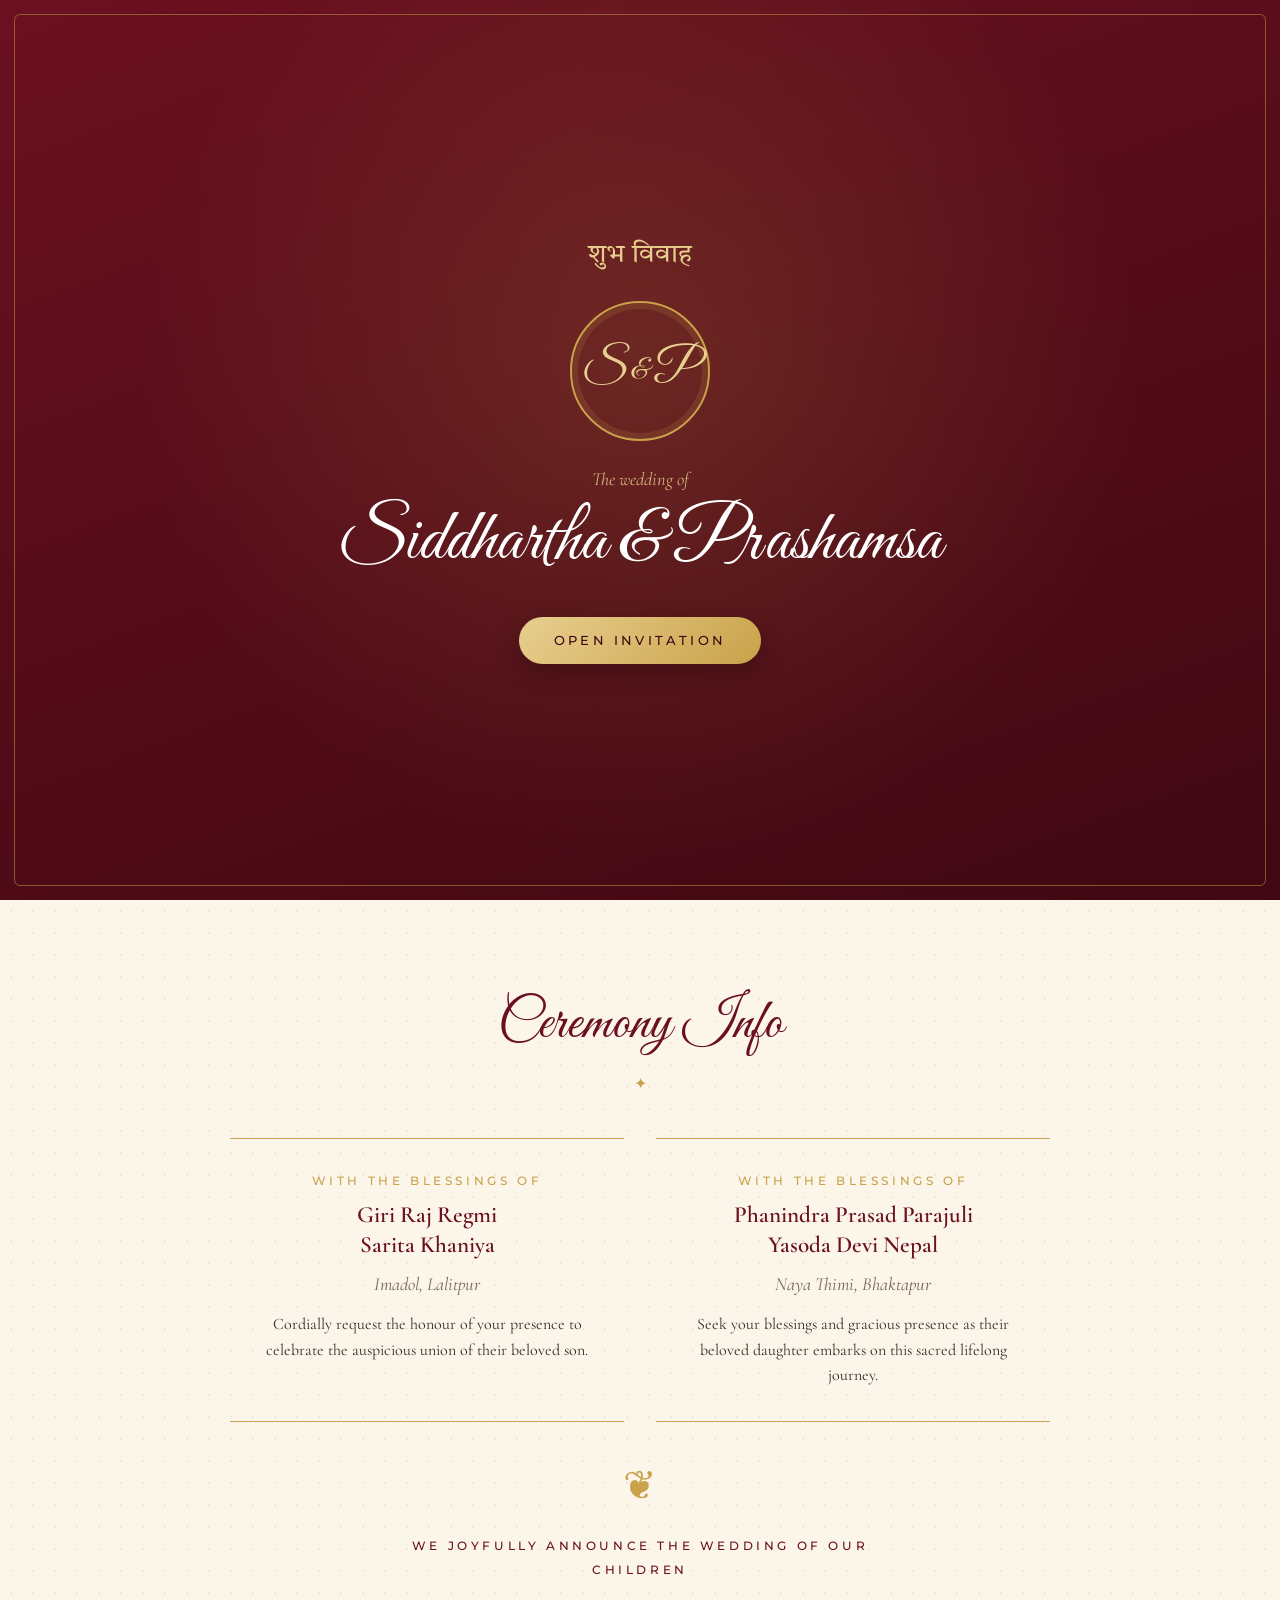
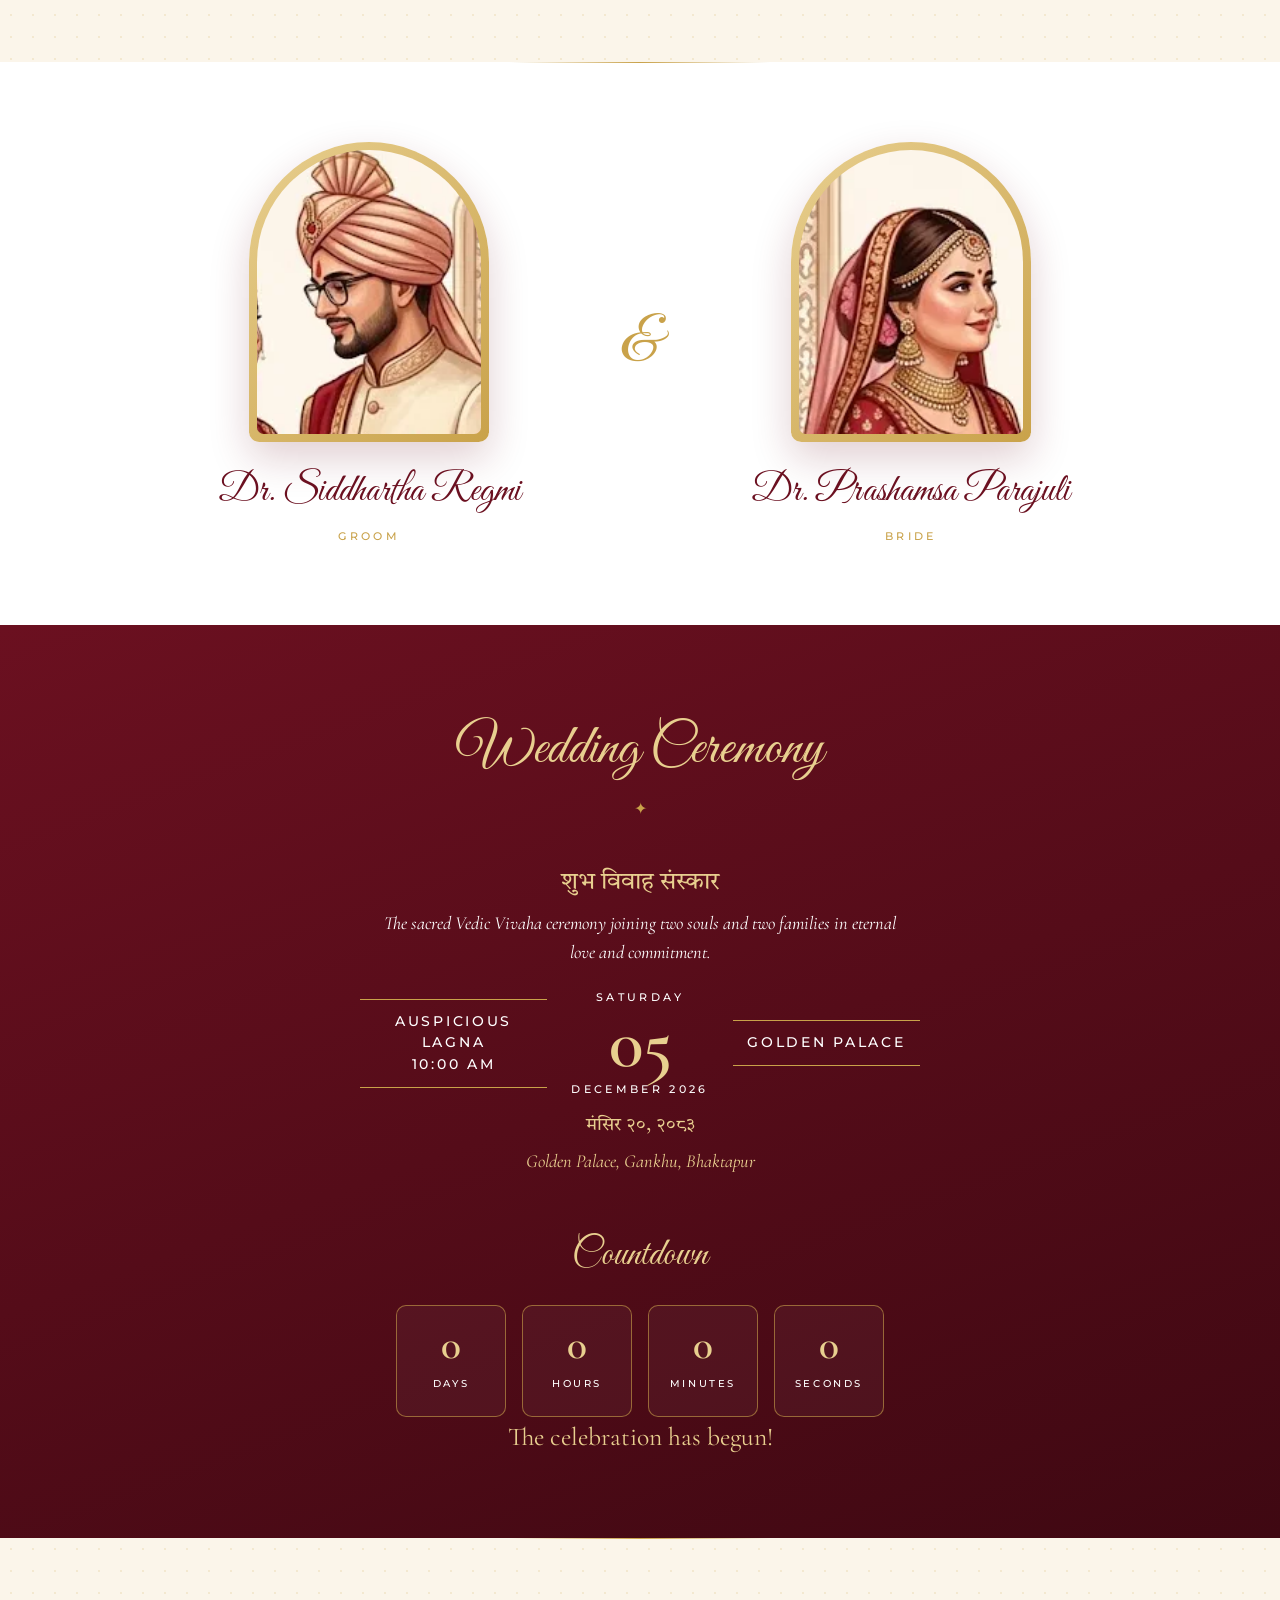
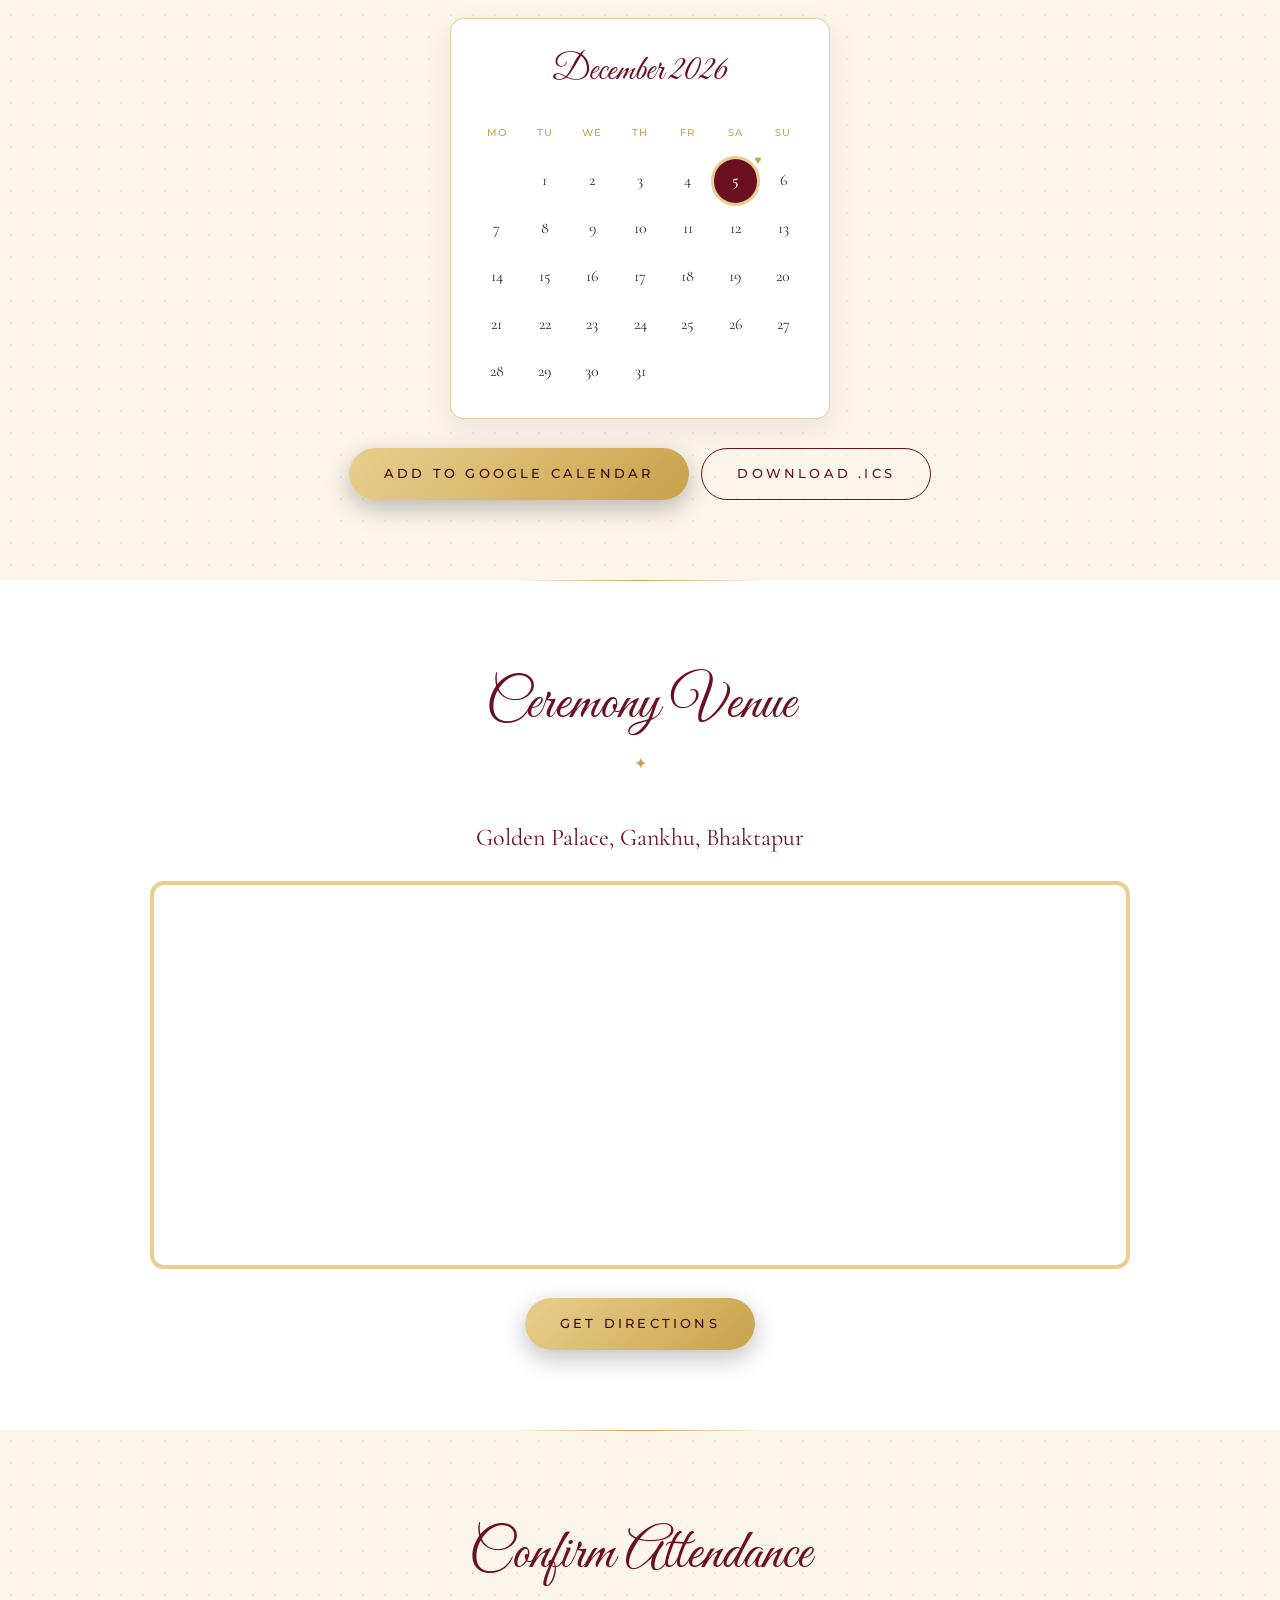
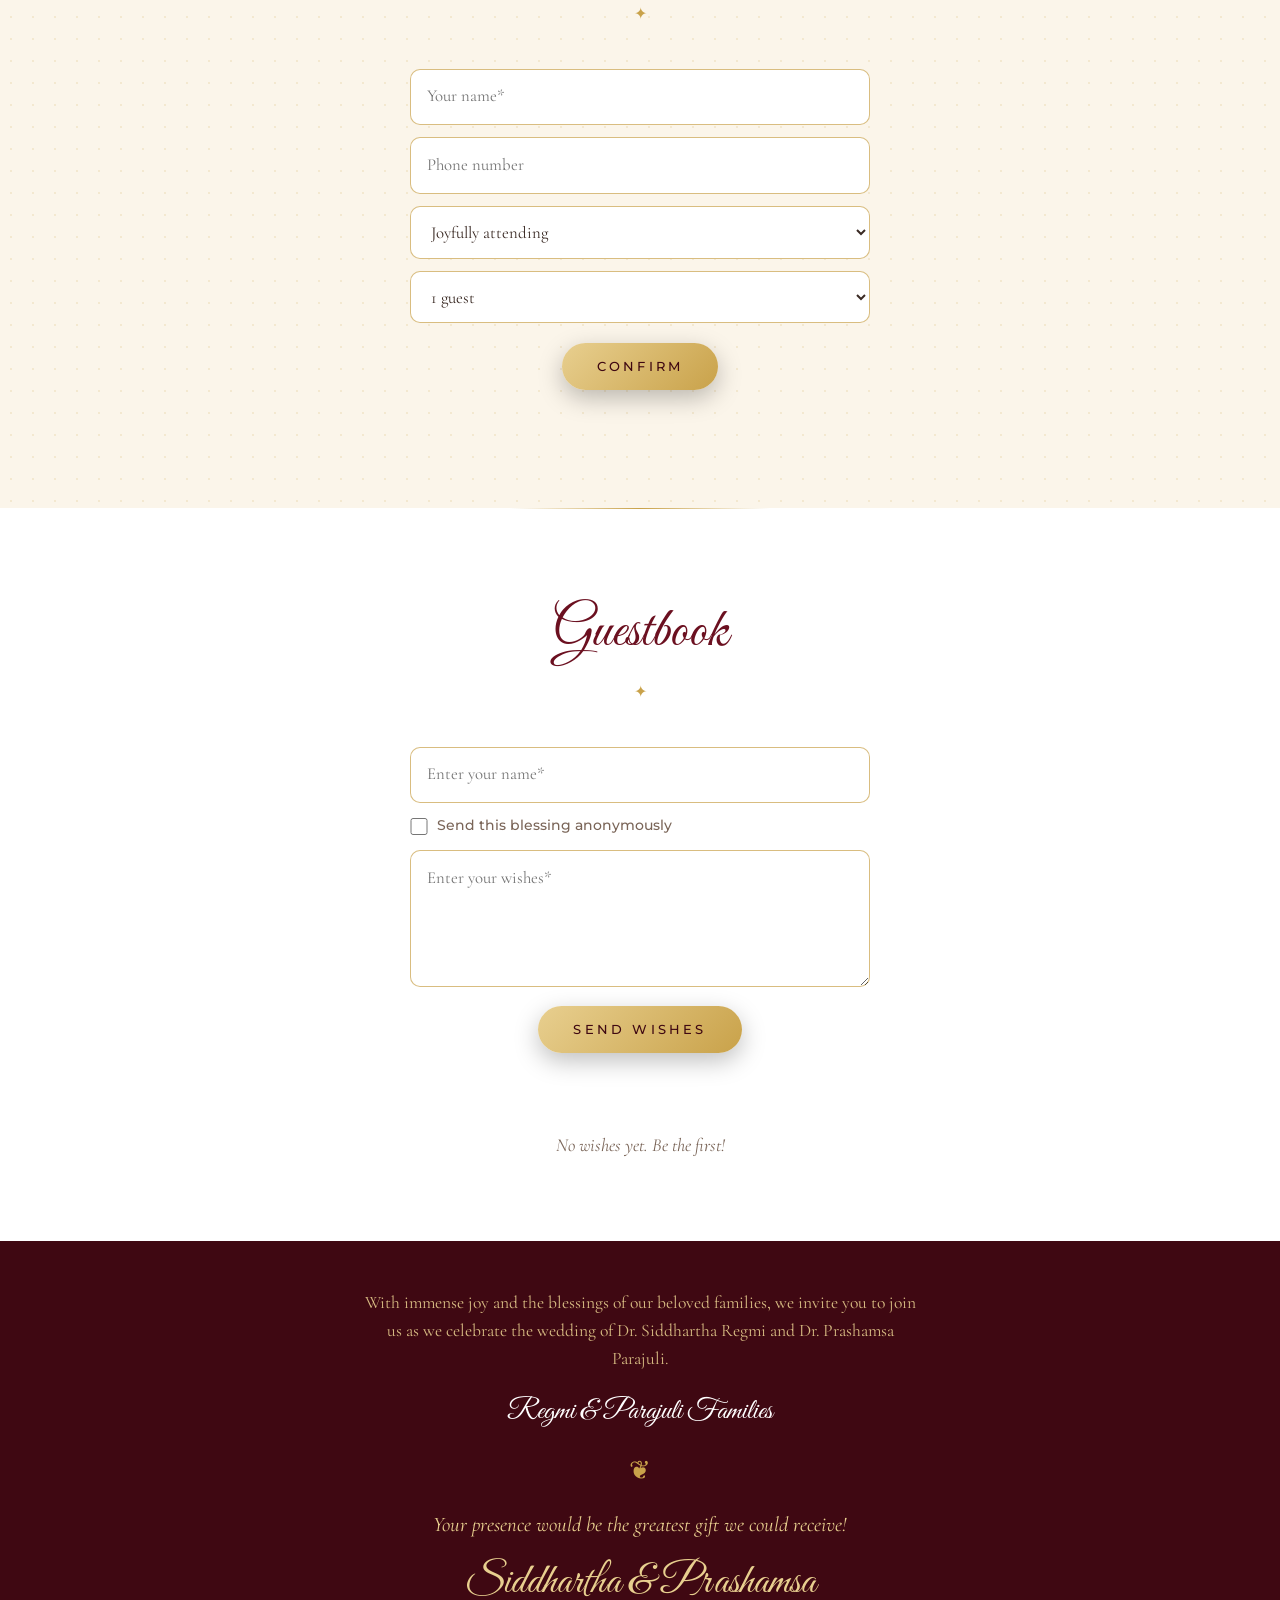
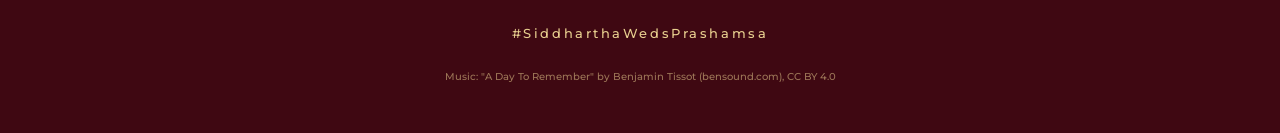
==== commit 6dcb7b38: "Present the event as the wedding ceremony only; add family blessings, Nepali date and closing messag" ====
--- a/index.html
+++ b/index.html
@@ -4,7 +4,7 @@
   <meta charset="UTF-8" />
   <meta name="viewport" content="width=device-width, initial-scale=1.0" />
   <title>Siddhartha & Prashamsa — Wedding Invitation</title>
-  <meta name="description" content="You are cordially invited to the wedding of Dr. Siddhartha Regmi and Dr. Prashamsa Parajuli — Saturday, 5 December 2026, Golden Palace, Gankhu, Bhaktapur." />
+  <meta name="description" content="You are cordially invited to the wedding of Dr. Siddhartha Regmi and Dr. Prashamsa Parajuli — Wedding ceremony on Saturday, 5 December 2026, 10:00 AM, Golden Palace, Gankhu, Bhaktapur." />
   <meta property="og:title" content="The Wedding of Dr. Siddhartha Regmi & Dr. Prashamsa Parajuli" />
   <meta property="og:description" content="Saturday, 5 December 2026 · 10:00 AM · Golden Palace, Gankhu, Bhaktapur" />
   <meta property="og:type" content="website" />
@@ -88,12 +88,13 @@
       </div>
     </section>
 
-    <!-- Reception -->
-    <section class="section reception" id="reception">
-      <h2 class="section-title light reveal">Reception Info</h2>
-      <p class="reveal">The reception will take place at</p>
+    <!-- Ceremony -->
+    <section class="section ceremony" id="ceremony">
+      <h2 class="section-title light reveal">Wedding Ceremony</h2>
+      <p class="devanagari ceremony-sub reveal" data-bind="ceremonySubtitle"></p>
+      <p class="reveal ceremony-desc" data-bind="ceremonyDescription"></p>
       <div class="big-date reveal">
-        <div class="bd-side"><span data-bind="time"></span></div>
+        <div class="bd-side"><span data-bind="timeLabel"></span><br /><span data-bind="time"></span></div>
         <div class="bd-main">
           <small data-bind="weekday"></small>
           <strong data-bind="day"></strong>
@@ -101,6 +102,7 @@
         </div>
         <div class="bd-side"><span data-bind="venue"></span></div>
       </div>
+      <p class="devanagari nepali-date reveal" data-bind="nepaliDate"></p>
       <p class="venue-addr reveal"><span data-bind="venue"></span>, <span data-bind="address"></span></p>
 
       <h3 class="sub-title reveal">Countdown</h3>
@@ -127,7 +129,7 @@
 
     <!-- Venue -->
     <section class="section map-section" id="venue">
-      <h2 class="section-title reveal">Wedding Reception Venue</h2>
+      <h2 class="section-title reveal">Ceremony Venue</h2>
       <p class="venue-name reveal" data-bind="venueFull"></p>
       <div class="map-wrap reveal" id="mapWrap" hidden><iframe id="mapFrame" loading="lazy" referrerpolicy="no-referrer-when-downgrade" title="Venue map"></iframe></div>
       <a class="btn reveal" id="directionsBtn" target="_blank" rel="noopener">Get Directions</a>
@@ -175,6 +177,9 @@
   </main>
 
   <footer class="footer">
+    <p class="blessing-closing" data-bind="blessingClosing"></p>
+    <p class="signoff" data-bind="blessingSignoff"></p>
+    <p class="ornament-sm">❦</p>
     <p class="closing" data-bind="closingLine"></p>
     <p class="script" data-bind="coupleShort"></p>
     <p class="hashtag" data-bind="hashtag"></p>
--- a/styles.css
+++ b/styles.css
@@ -187,7 +187,7 @@
     radial-gradient(circle, rgba(201, 162, 74, .16) 1px, transparent 1.5px) 0 0 / 22px 22px,
     var(--cream);
 }
-.section + .section:not(.reception)::before {
+.section + .section:not(.ceremony)::before {
   content: ""; position: absolute; top: 0; left: 50%; transform: translateX(-50%);
   width: min(260px, 60%); height: 1px;
   background: linear-gradient(90deg, transparent, var(--gold), transparent);
@@ -247,8 +247,8 @@
 .home { font-style: italic; color: var(--muted); margin-top: .6rem; }
 .announce { color: var(--maroon); max-width: 520px; margin: 0 auto; line-height: 2; }
 
-/* Reception */
-.reception {
+/* Ceremony */
+.ceremony {
   background: linear-gradient(160deg, var(--maroon), var(--maroon-deep));
   color: #fff;
 }
@@ -389,3 +389,12 @@
   .reveal { opacity: 1; transform: none; transition: none; }
   .scroll-hint, .music-btn.playing .note { animation: none; }
 }
+
+/* Ceremony + family additions */
+.ceremony-sub { color: var(--gold-light); font-size: 1.5rem; margin-bottom: .4rem; }
+.ceremony-desc { font-style: italic; max-width: 520px; margin: 0 auto 1rem; opacity: .9; }
+.nepali-date { color: var(--gold-light); margin-bottom: .4rem; }
+.family-invite { font-size: 1rem; margin-top: .8rem; max-width: 330px; margin-inline: auto; }
+.blessing-closing { max-width: 560px; margin: 0 auto 1rem; font-size: 1.1rem; opacity: .9; }
+.signoff { font-family: var(--script); font-size: 1.8rem; color: #fff; }
+.ornament-sm { font-size: 1.6rem; color: var(--gold); margin: 1rem 0; }
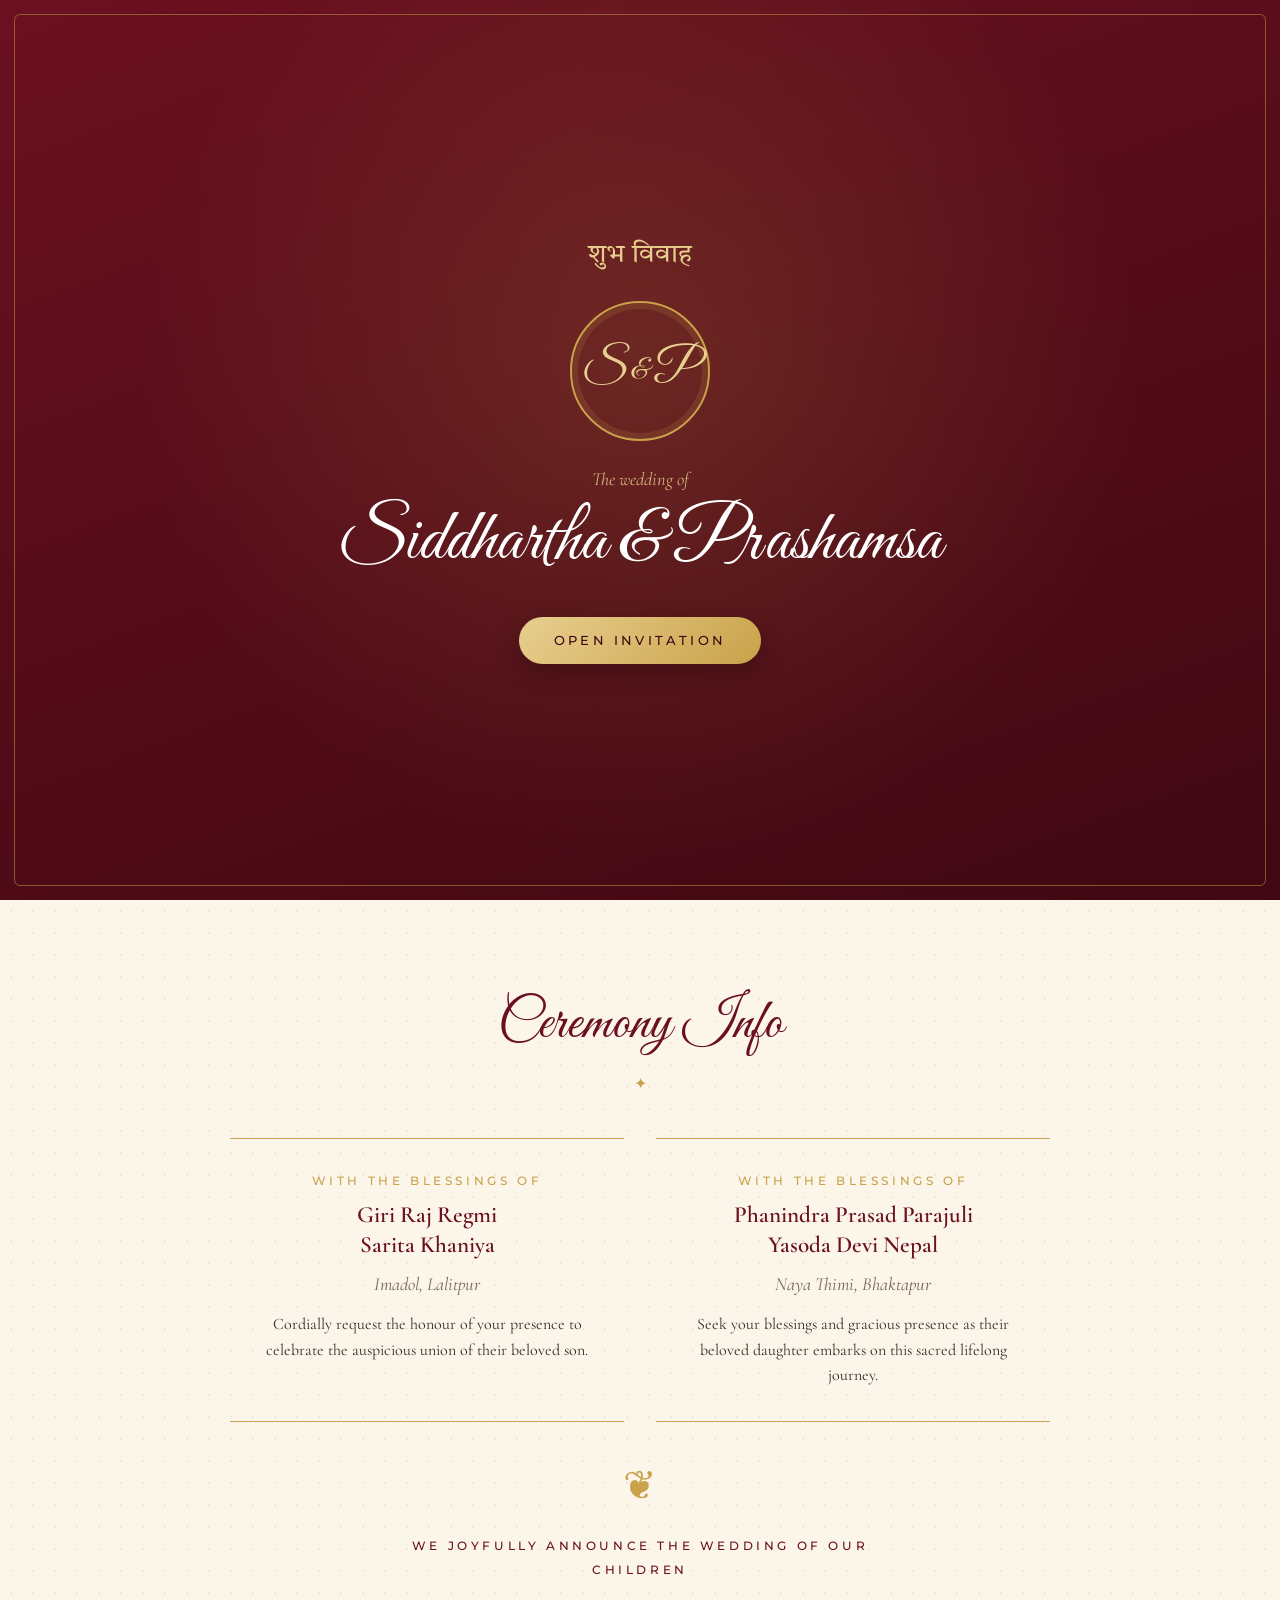
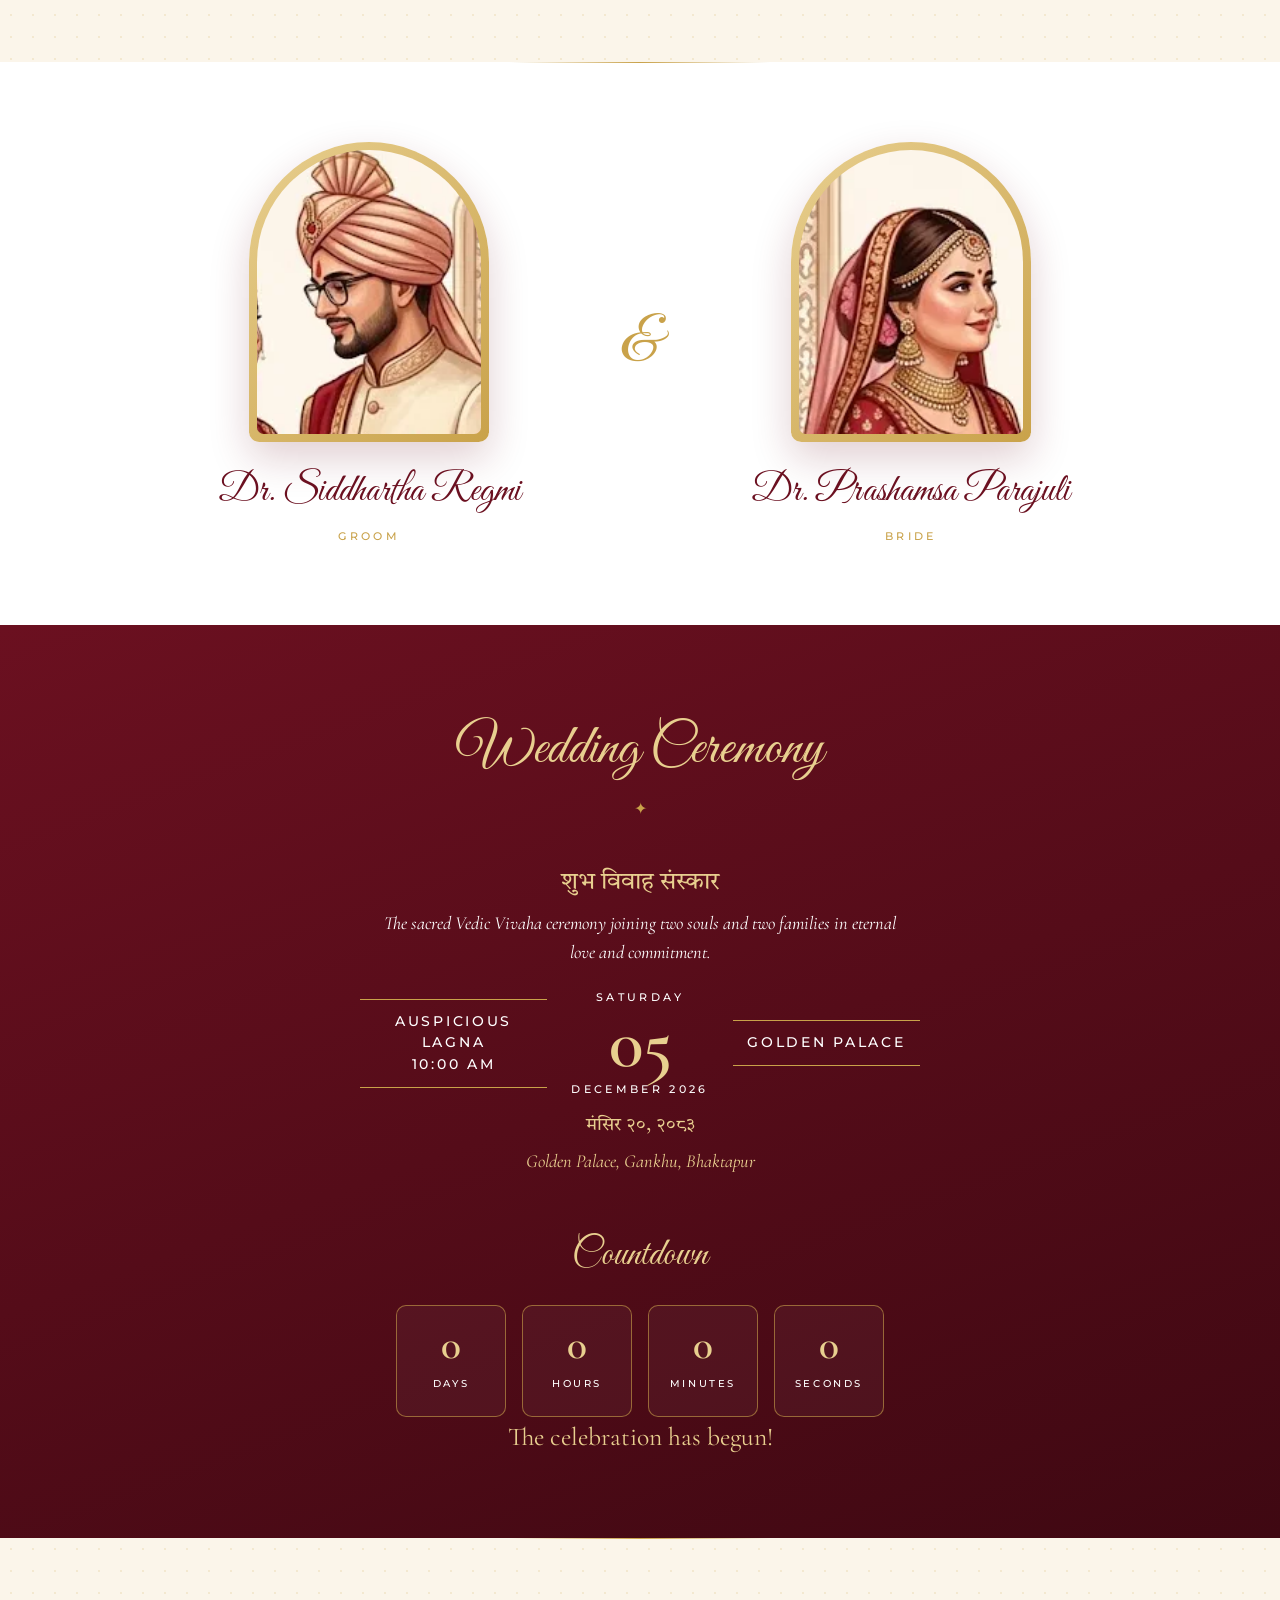
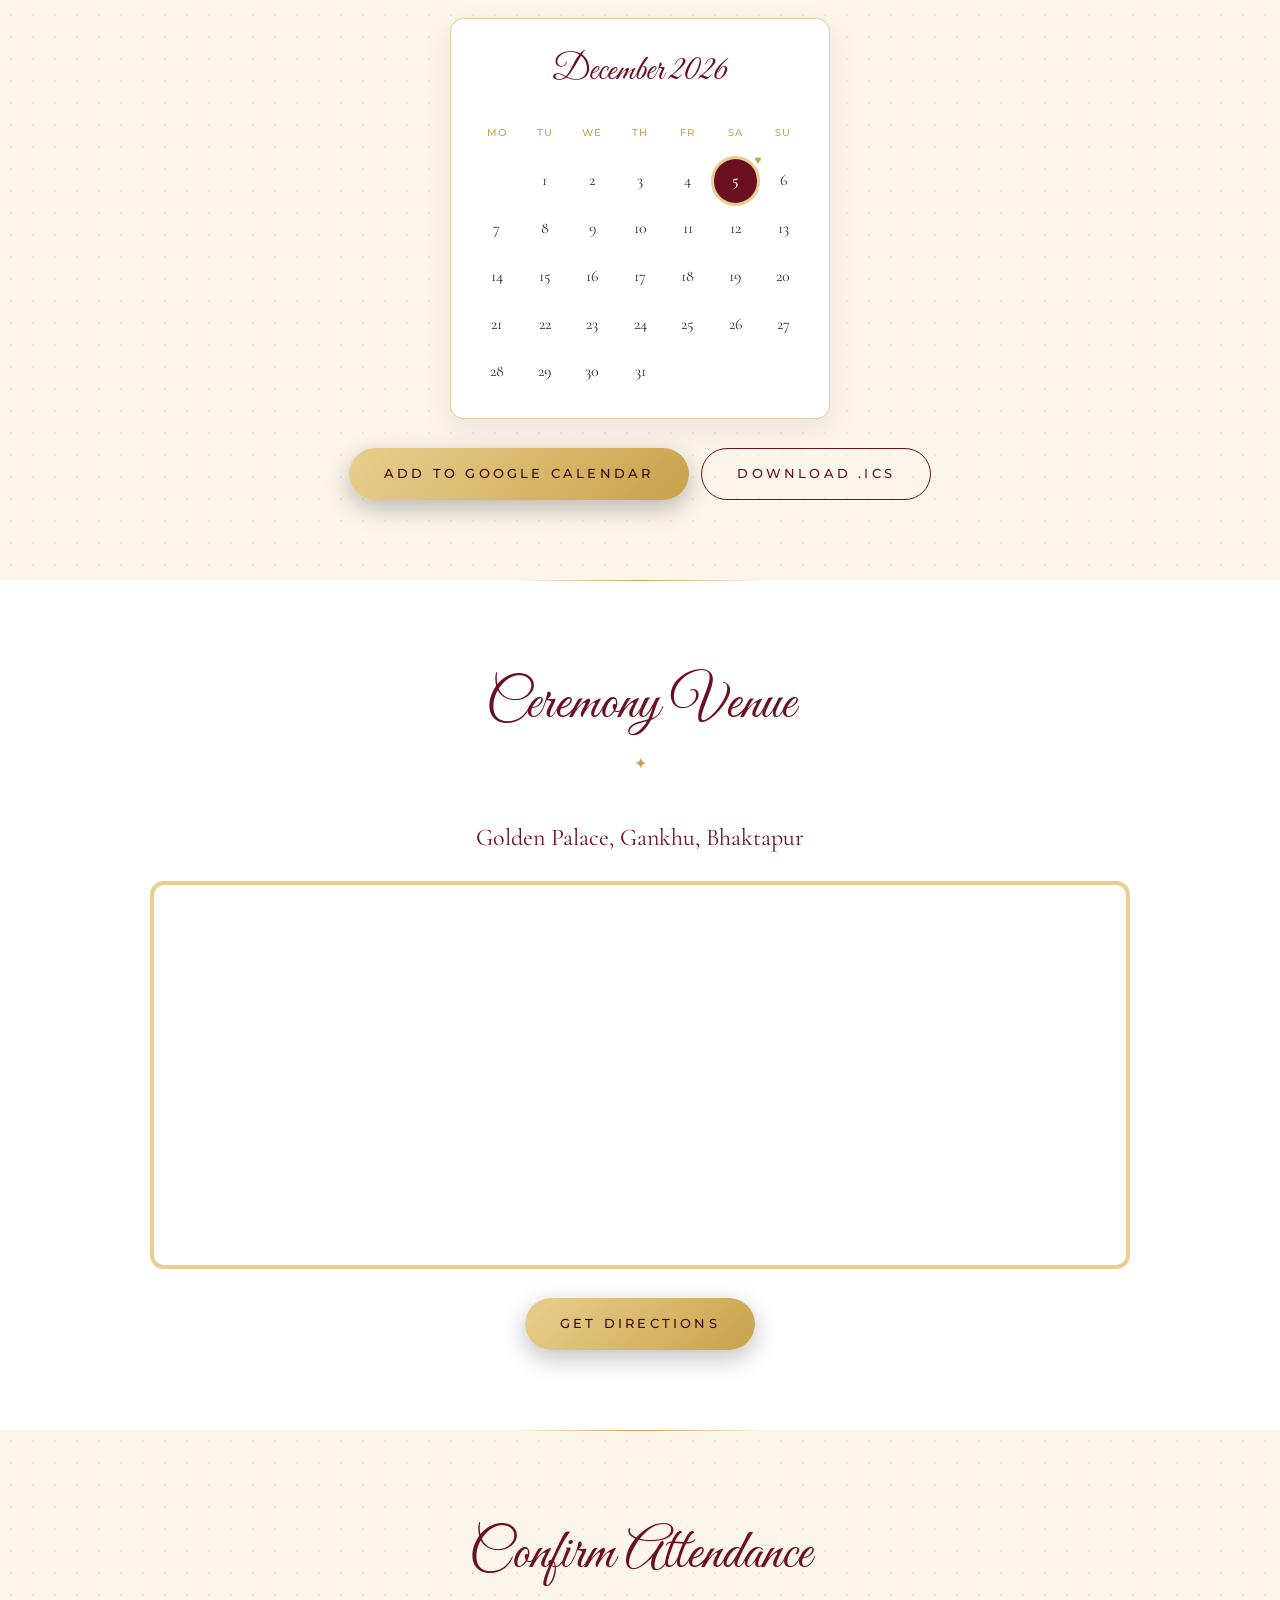
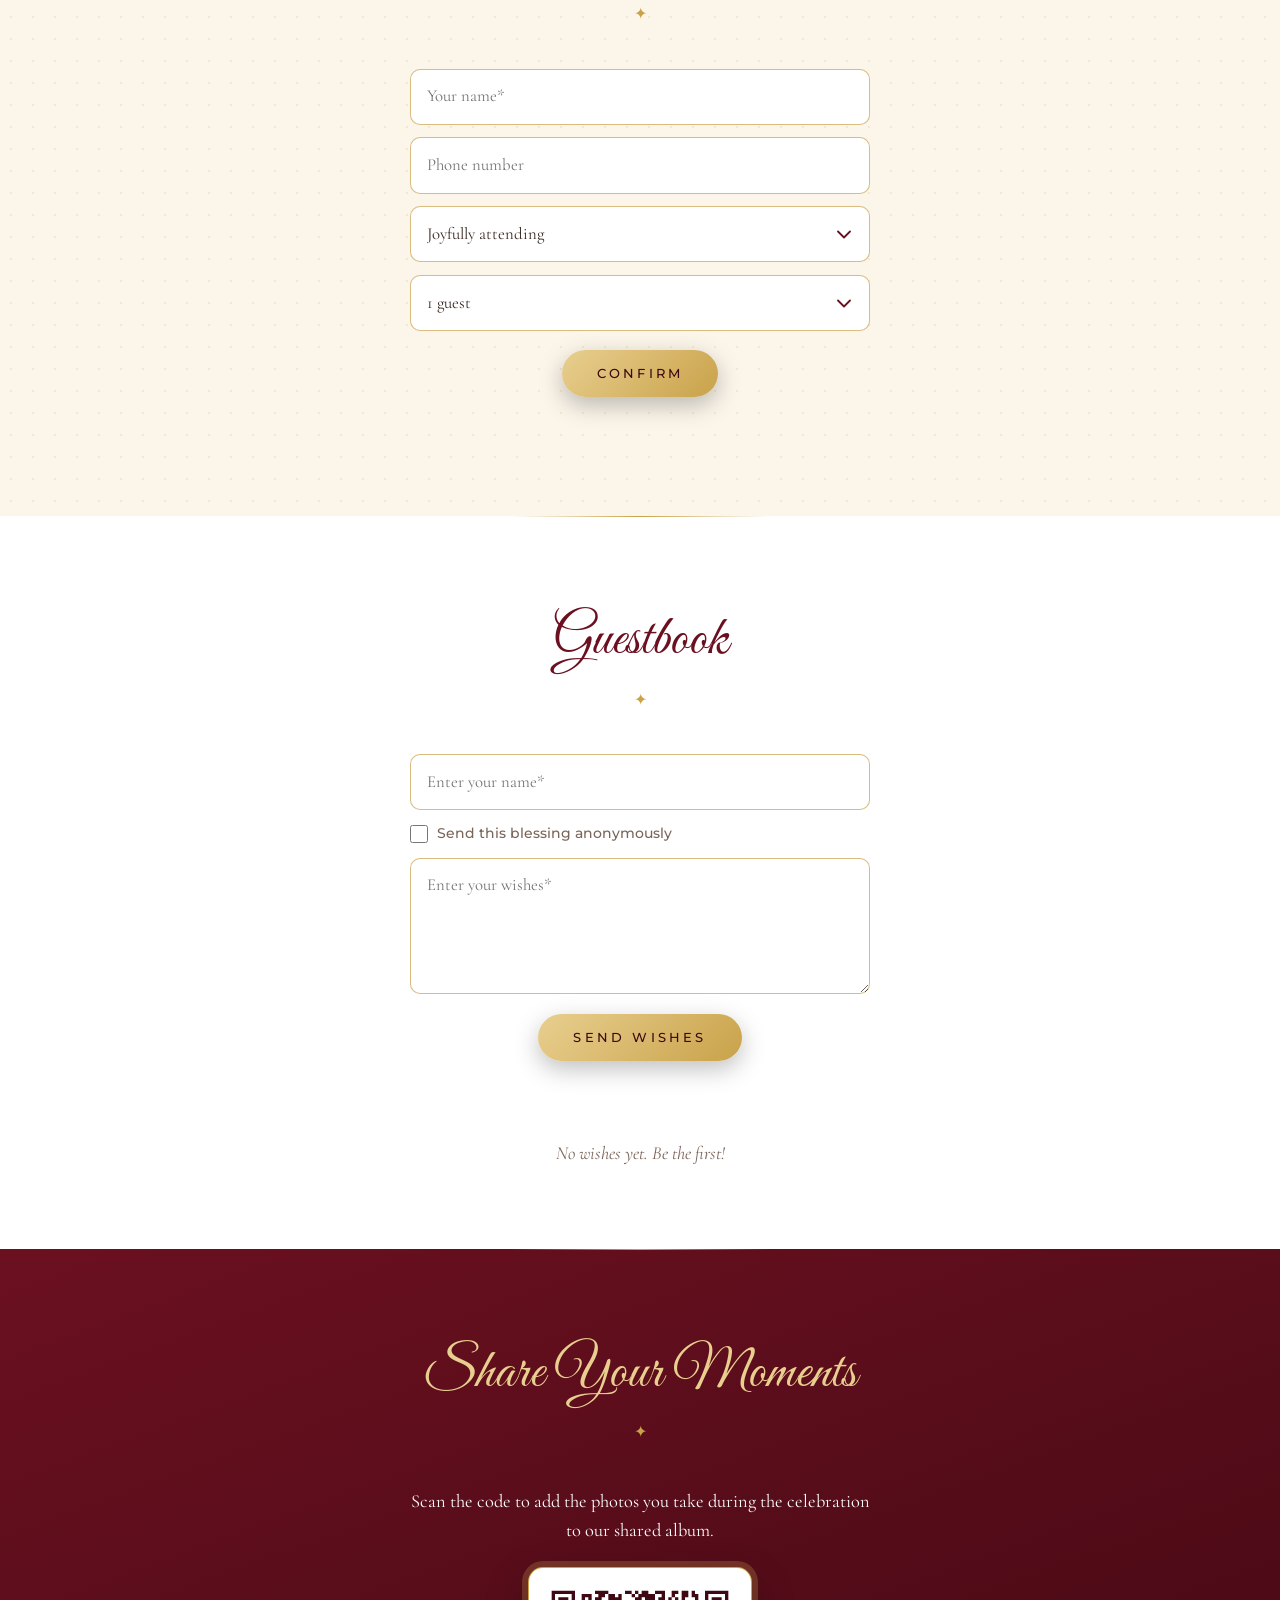
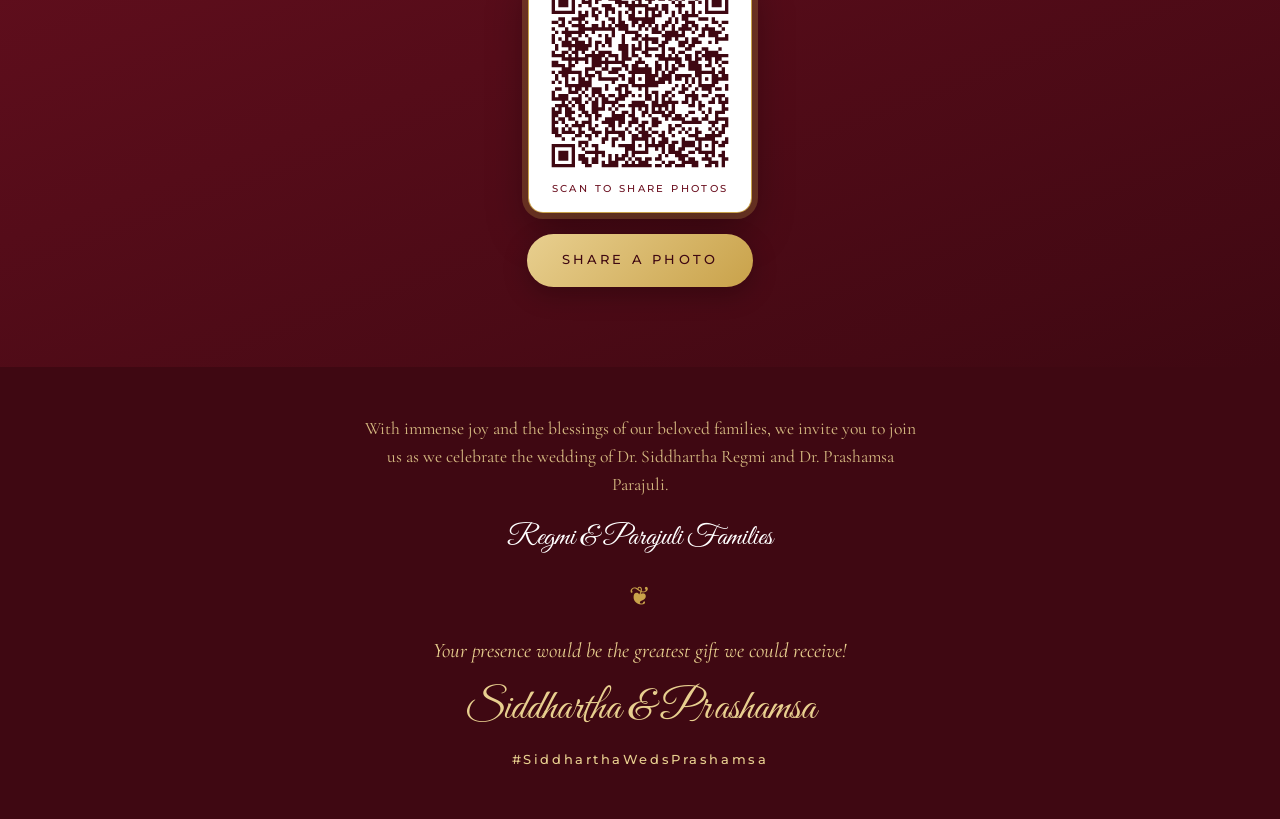
==== commit f3958f5b: "Fix select arrow; add QR guest photo sharing page backed by Google Drive Co-Authored-By: Claude Sonn" ====
--- a/index.html
+++ b/index.html
@@ -174,6 +174,17 @@
       </form>
       <div class="wishes" id="wishList"></div>
     </section>
+
+    <!-- Guest photos -->
+    <section class="section share-photos" id="sharePhotos" hidden>
+      <h2 class="section-title light reveal">Share Your Moments</h2>
+      <p class="reveal">Scan the code to add the photos you take during the celebration to our shared album.</p>
+      <div class="qr-card reveal">
+        <img src="images/qr-photos.svg" alt="QR code linking to the guest photo page" />
+        <small>Scan to share photos</small>
+      </div>
+      <div class="reveal"><a class="btn" id="photosBtn">Share a Photo</a></div>
+    </section>
   </main>
 
   <footer class="footer">
--- a/styles.css
+++ b/styles.css
@@ -316,6 +316,14 @@
   padding: .85rem 1rem; border-radius: 10px;
   border: 1px solid rgba(201, 162, 74, .7); background: #fff; color: var(--ink);
 }
+.card-form select {
+  -webkit-appearance: none; appearance: none;
+  padding-right: 2.8rem; cursor: pointer;
+  background:
+    url("data:image/svg+xml,%3Csvg xmlns='http://www.w3.org/2000/svg' width='14' height='9' viewBox='0 0 14 9' fill='none' stroke='%236b1020' stroke-width='1.8' stroke-linecap='round' stroke-linejoin='round'%3E%3Cpath d='M1 1.5l6 6 6-6'/%3E%3C/svg%3E")
+    no-repeat right 1.1rem center / 14px 9px,
+    #fff;
+}
 .card-form input:focus, .card-form select:focus, .card-form textarea:focus {
   outline: 2px solid var(--gold); outline-offset: 1px;
 }
@@ -398,3 +406,30 @@
 .blessing-closing { max-width: 560px; margin: 0 auto 1rem; font-size: 1.1rem; opacity: .9; }
 .signoff { font-family: var(--script); font-size: 1.8rem; color: #fff; }
 .ornament-sm { font-size: 1.6rem; color: var(--gold); margin: 1rem 0; }
+
+/* Guest photo sharing */
+.share-photos { background: linear-gradient(160deg, var(--maroon), var(--maroon-deep)); color: #fff; }
+.share-photos p { max-width: 460px; margin: 0 auto 1.4rem; }
+.qr-card {
+  display: inline-block; background: #fff; padding: 1rem; border-radius: 14px;
+  box-shadow: 0 0 0 1px var(--gold), 0 0 0 7px rgba(201, 162, 74, .25), 0 18px 40px rgba(0, 0, 0, .35);
+  margin-bottom: 1.4rem;
+}
+.qr-card img { width: 190px; height: 190px; }
+.qr-card small { display: block; margin-top: .4rem; font-family: var(--sans); font-size: .6rem; letter-spacing: .25em; text-transform: uppercase; color: var(--maroon); }
+
+.photos-head { padding: 3.5rem 1.25rem 2rem; text-align: center; color: #fff; background: linear-gradient(160deg, var(--maroon), var(--maroon-deep)); }
+.photos-head .section-title { color: var(--gold-light); margin-bottom: 1rem; }
+.photos-head p { max-width: 460px; margin: 0 auto; opacity: .9; }
+.upload-card { max-width: 460px; margin: 0 auto; padding: 2rem 1.25rem; display: flex; flex-direction: column; gap: .8rem; text-align: center; }
+.upload-card input[type="text"] { font: inherit; font-size: 1.05rem; padding: .85rem 1rem; border-radius: 10px; border: 1px solid rgba(201, 162, 74, .7); background: #fff; color: var(--ink); }
+.upload-card input[type="text"]:focus { outline: 2px solid var(--gold); outline-offset: 1px; }
+.upload-card input[type="file"] { display: none; }
+.upload-card .upload-status { min-height: 1.4em; font-style: italic; color: var(--maroon); }
+.photo-grid { max-width: 1080px; margin: 0 auto; padding: 0 1rem 3rem; display: grid; gap: .6rem; grid-template-columns: repeat(auto-fill, minmax(150px, 1fr)); }
+.photo-grid a { display: block; aspect-ratio: 1; border-radius: 10px; overflow: hidden; background: var(--cream); }
+.photo-grid img { width: 100%; height: 100%; object-fit: cover; transition: transform .3s ease; }
+.photo-grid a:hover img { transform: scale(1.05); }
+.photos-title { text-align: center; font-family: var(--script); font-size: 2.2rem; color: var(--maroon); margin: 1rem 0 1.2rem; }
+.photos-empty { grid-column: 1 / -1; text-align: center; font-style: italic; color: var(--muted); }
+.back-link { display: block; text-align: center; padding: 0 0 3rem; font-family: var(--sans); font-size: .75rem; letter-spacing: .25em; text-transform: uppercase; color: var(--maroon); text-decoration: none; }
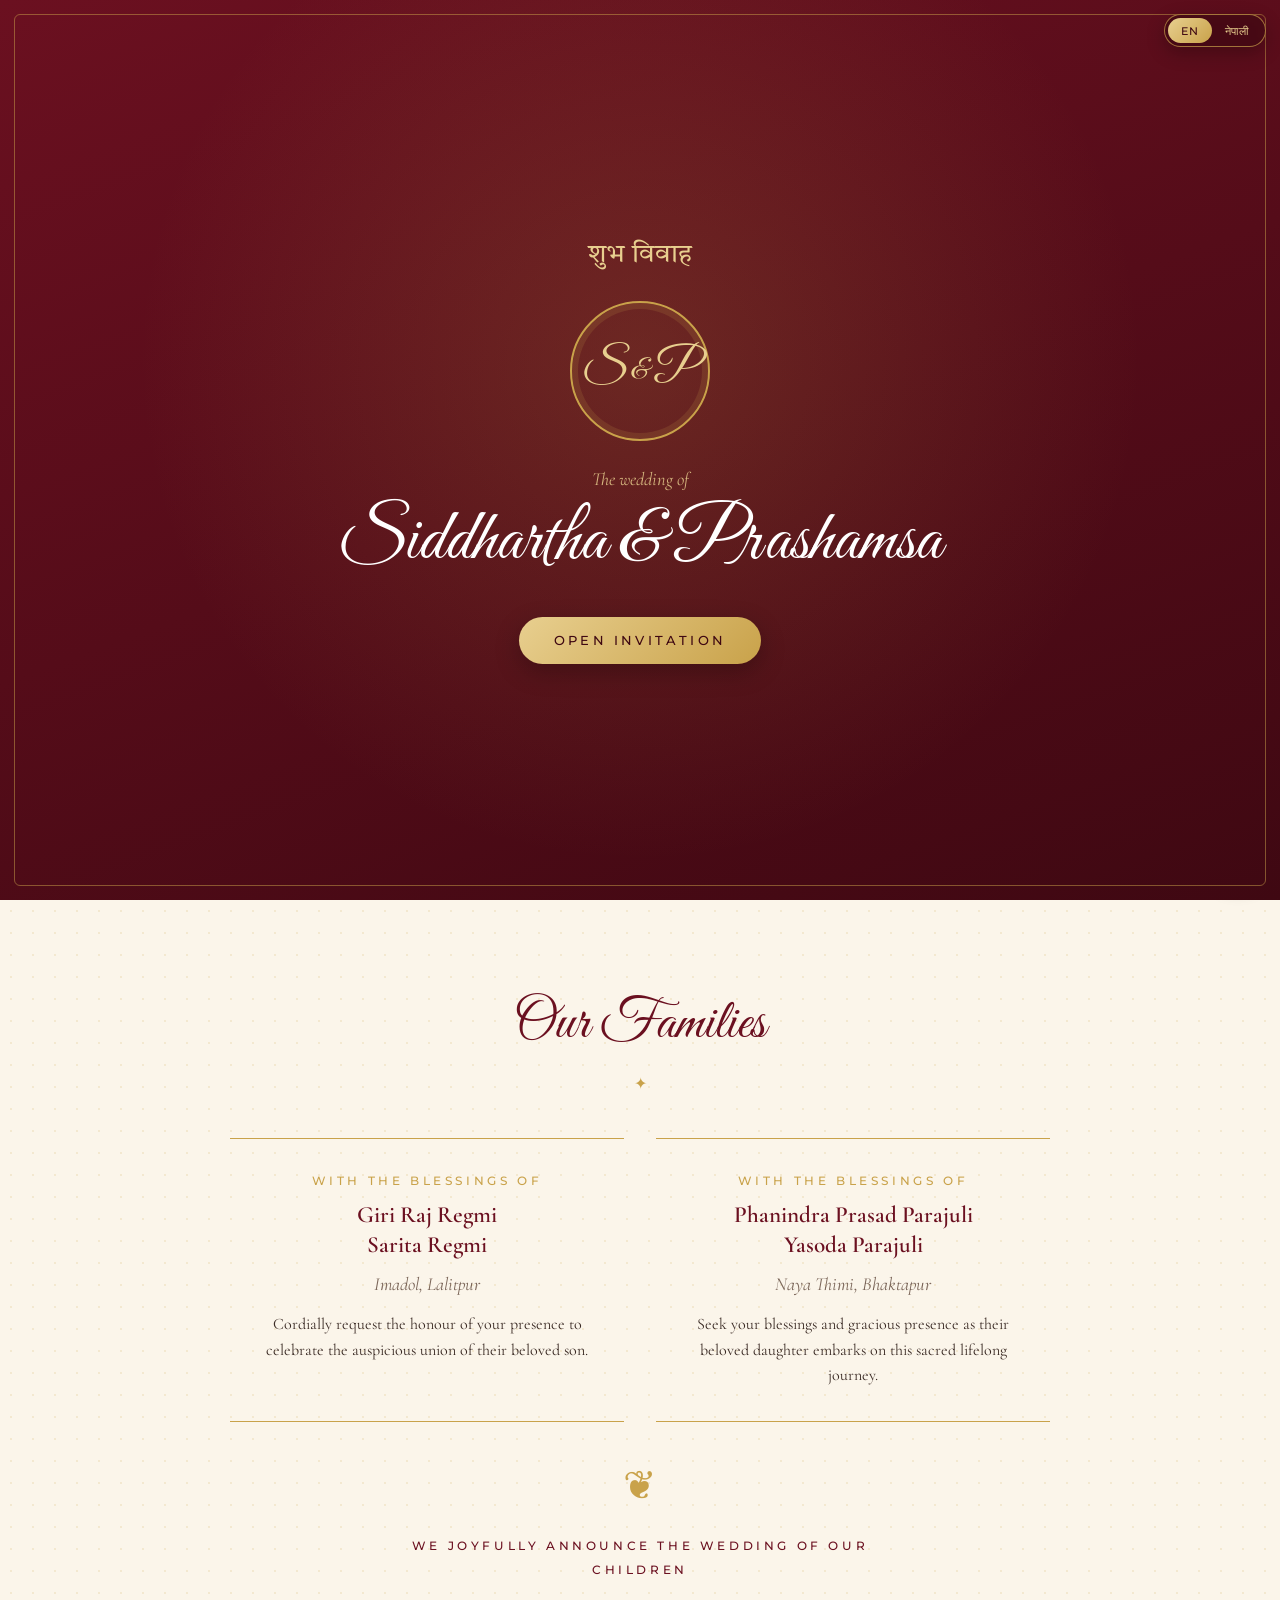
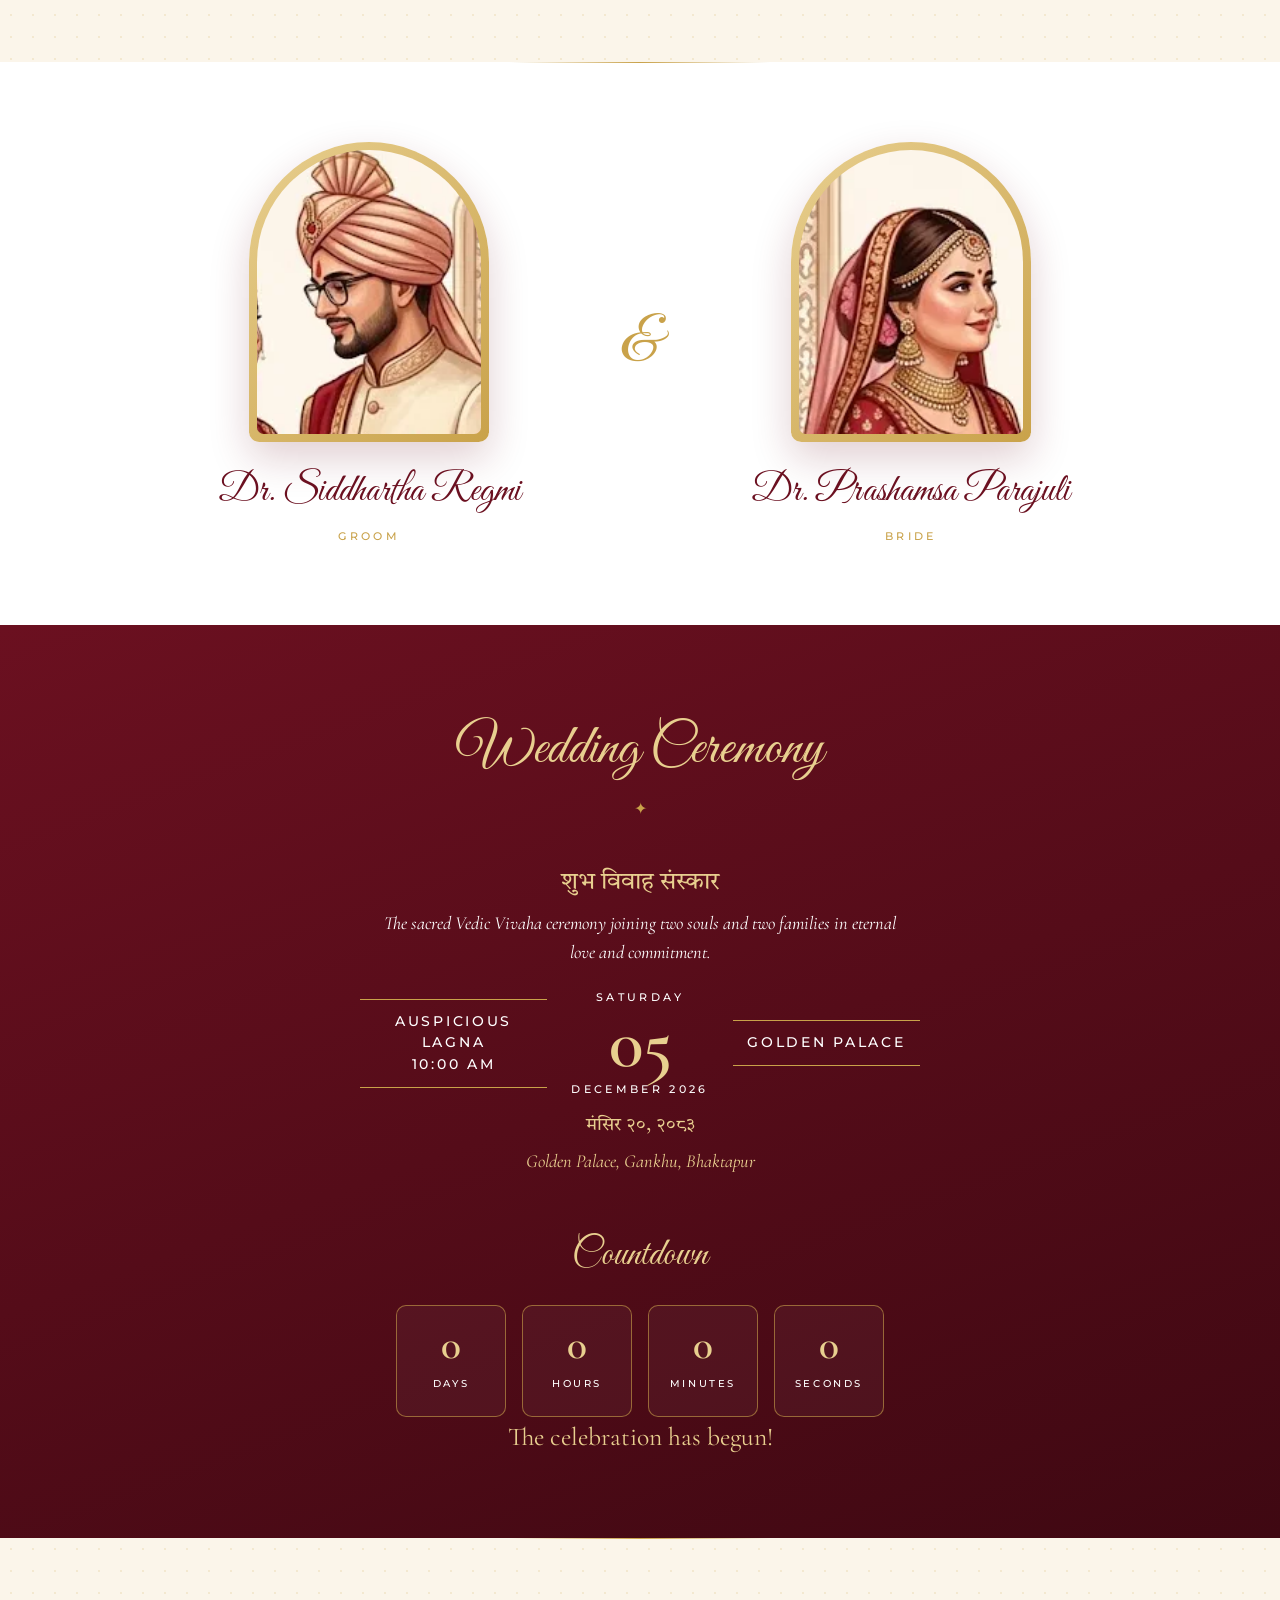
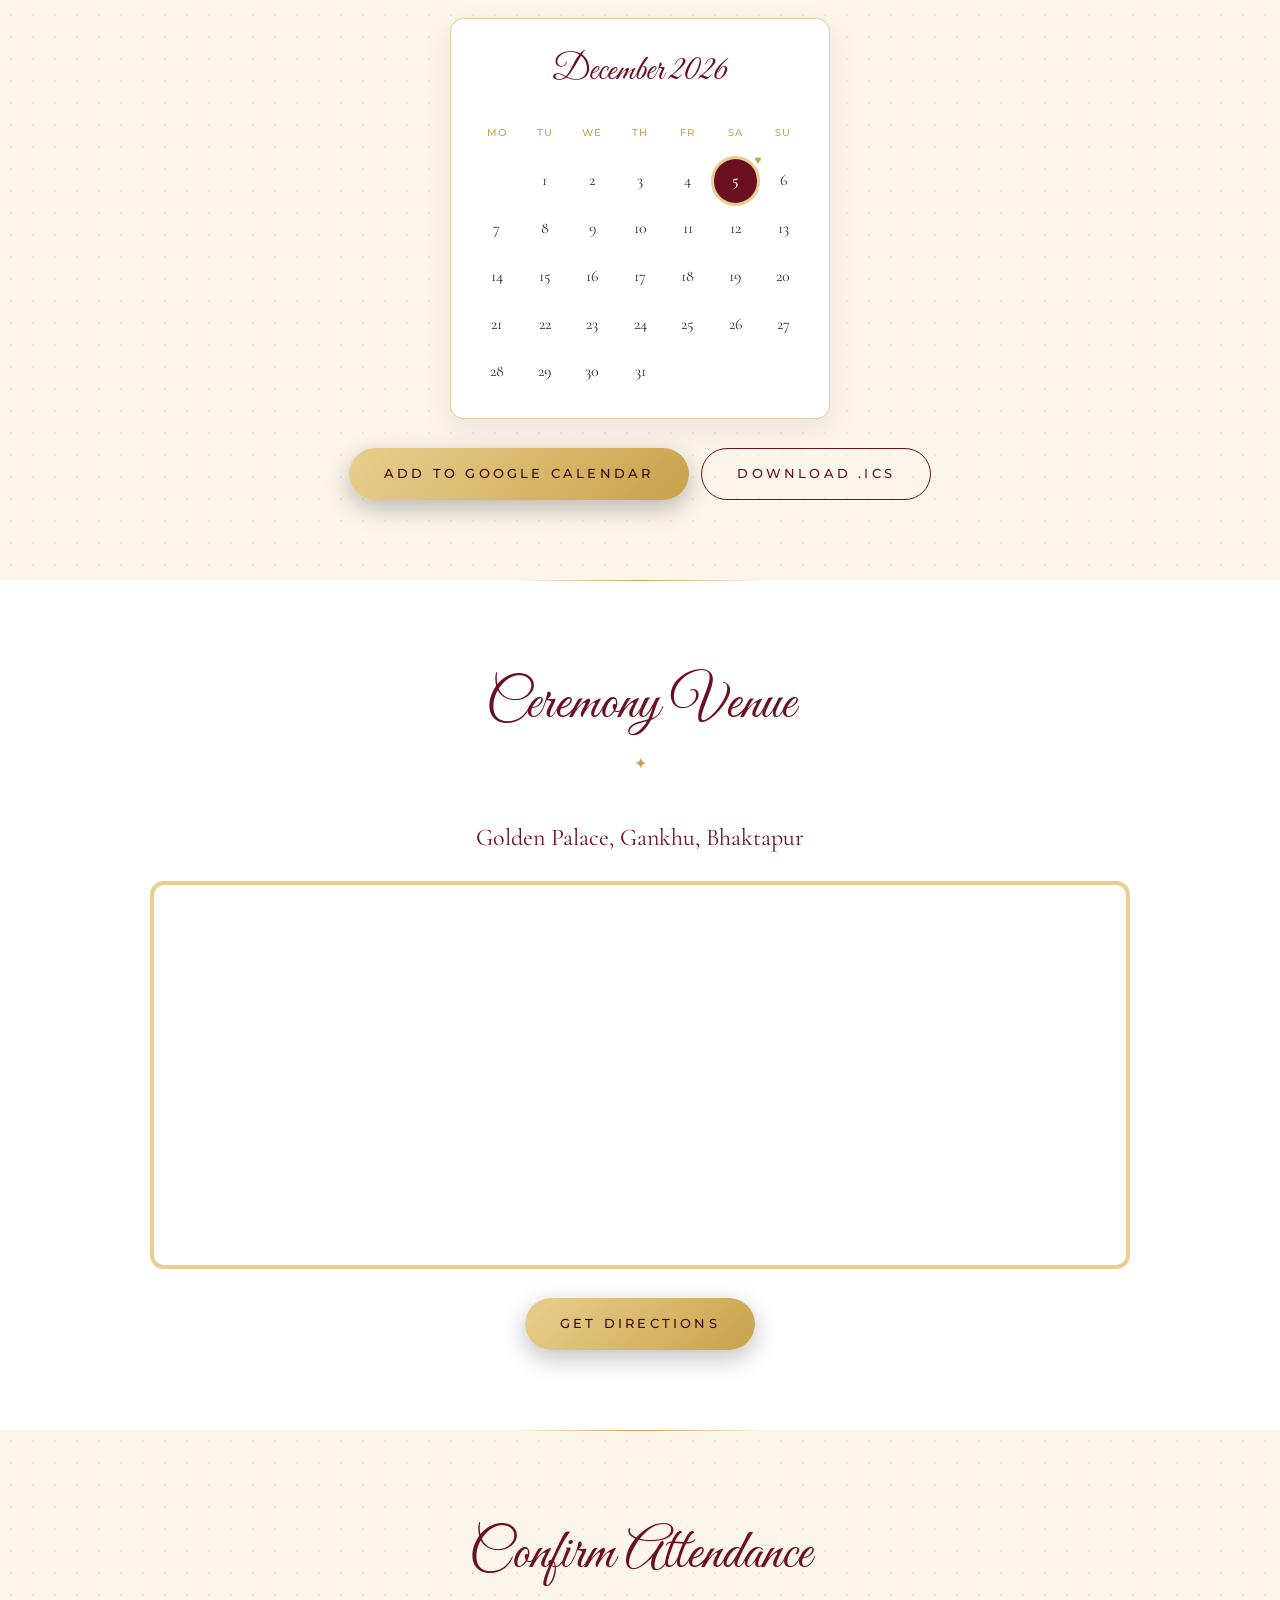
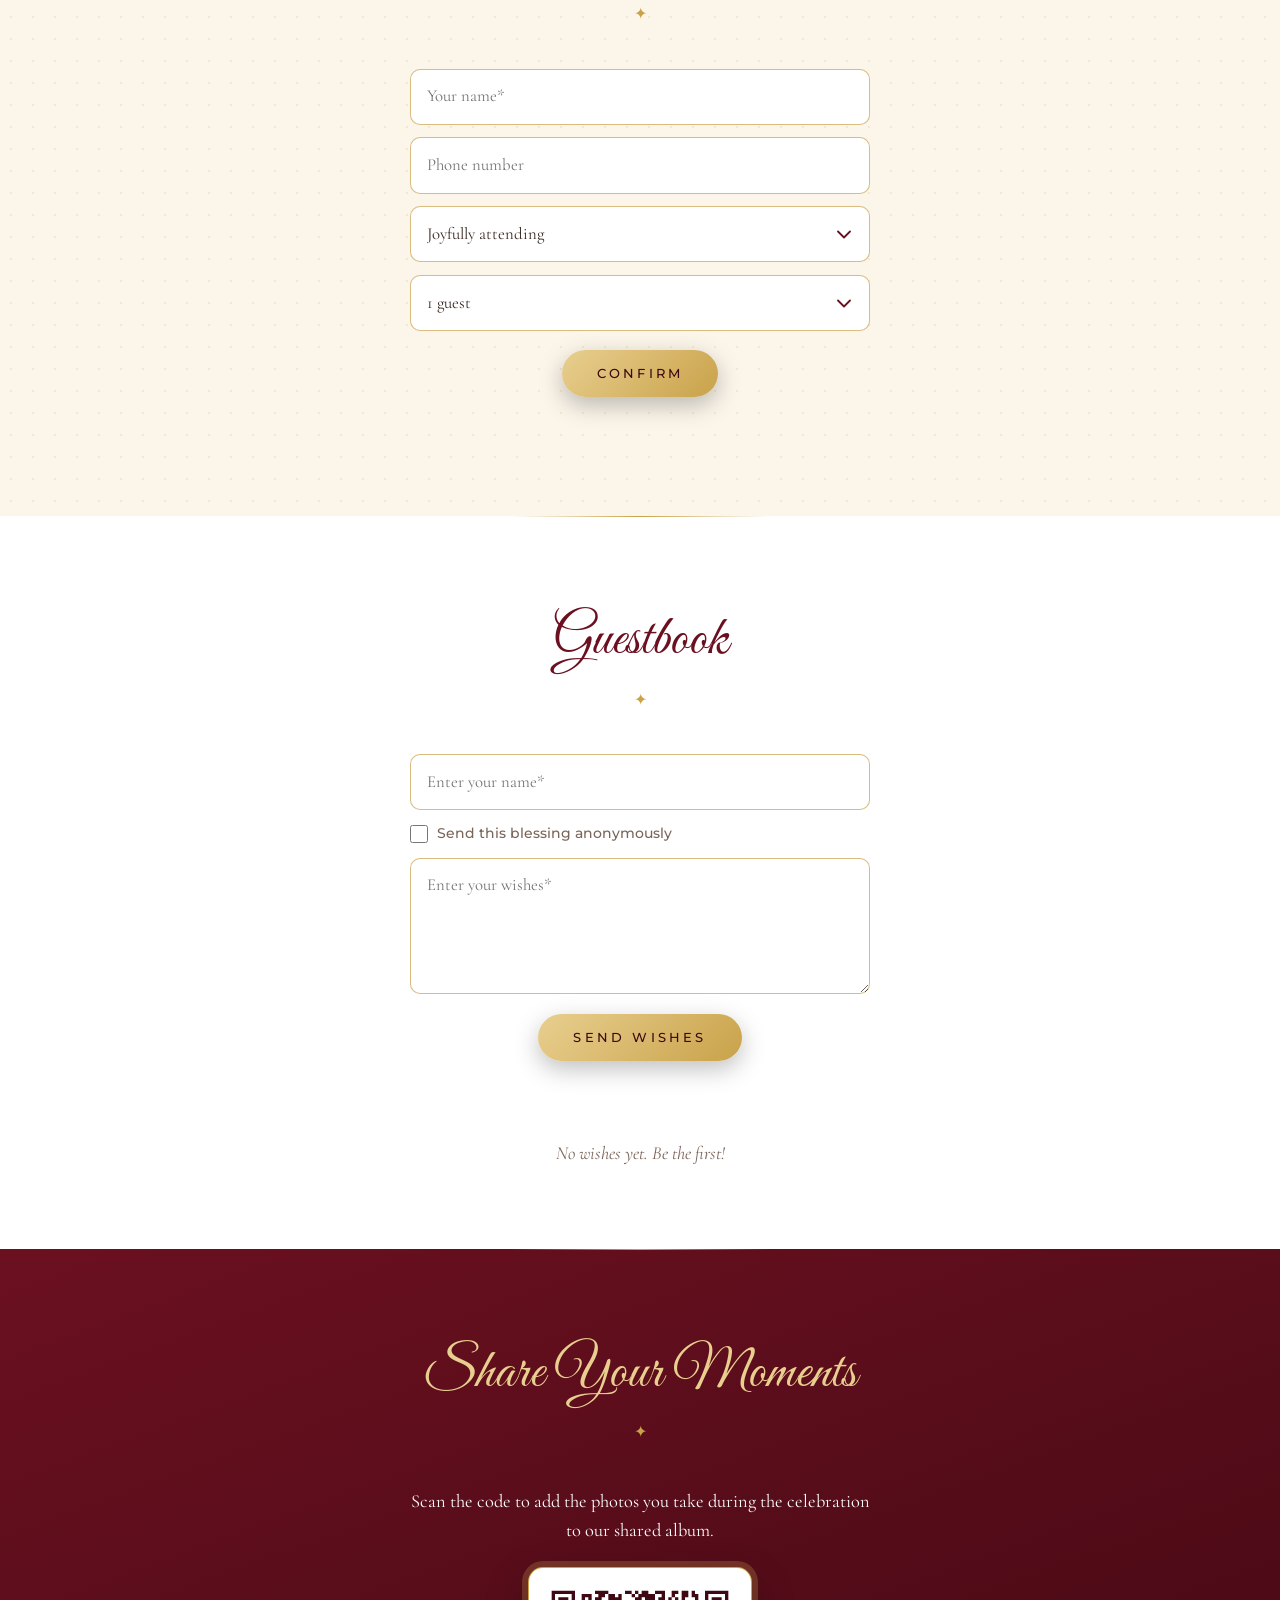
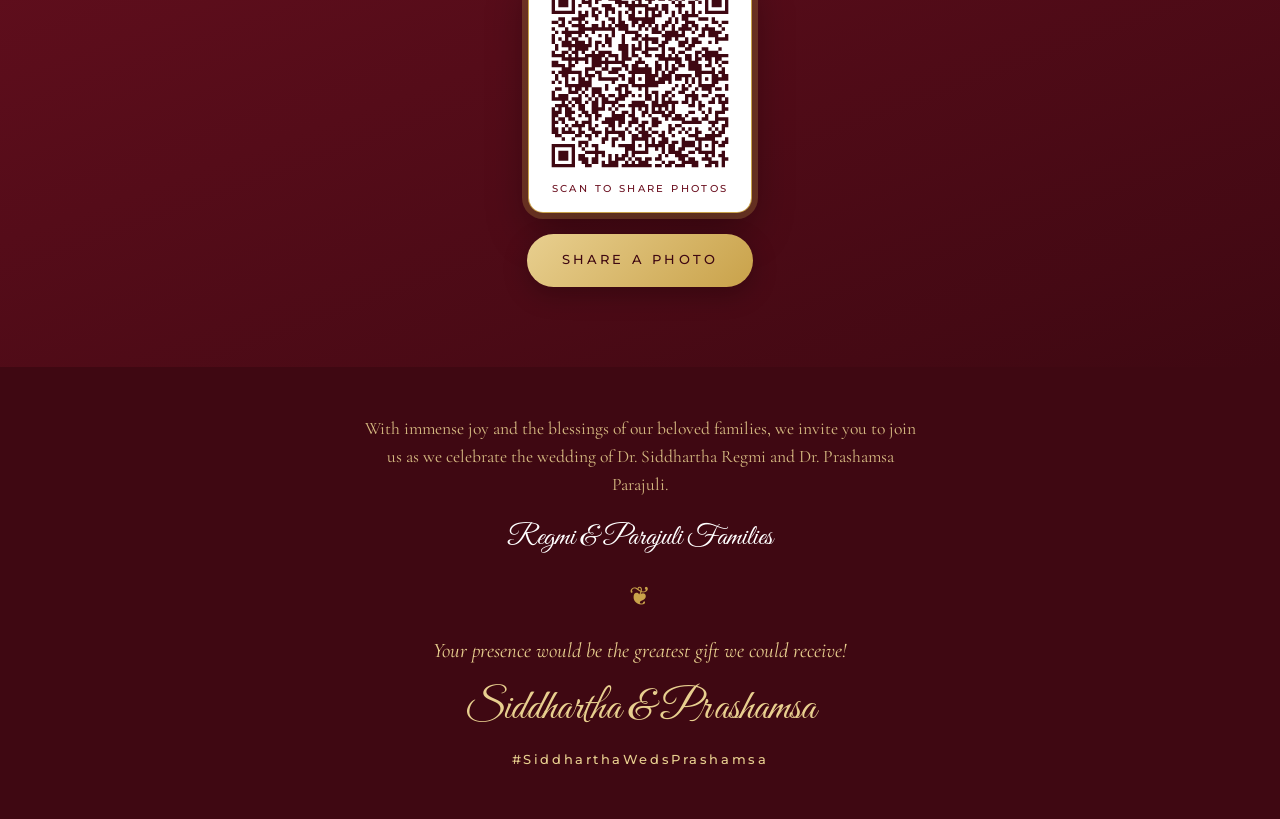
==== commit 3415cc94: "Add English/Nepali language toggle across the invitation and photo page Co-Authored-By: Claude Sonne" ====
--- a/index.html
+++ b/index.html
@@ -26,14 +26,14 @@
     <div class="cover-inner">
       <p class="devanagari cover-top">शुभ विवाह</p>
       <div class="monogram"><span data-bind="groomInitial"></span><em>&amp;</em><span data-bind="brideInitial"></span></div>
-      <p class="cover-sub">The wedding of</p>
+      <p class="cover-sub" data-i18n="coverSub">The wedding of</p>
       <p class="script cover-names"><span data-bind="groomShort"></span> &amp; <span data-bind="brideShort"></span></p>
-      <button id="openBtn" class="btn">Open Invitation</button>
+      <button id="openBtn" class="btn" data-i18n="openBtn">Open Invitation</button>
     </div>
   </div>
   <div id="petals" class="petals-overlay" aria-hidden="true"></div>
 
-  <button id="musicBtn" class="music-btn" aria-label="Play music" aria-pressed="false" hidden><span class="note">♪</span></button>
+  <button id="musicBtn" class="music-btn" data-i18n-aria="playMusic" aria-label="Play music" aria-pressed="false" hidden><span class="note">♪</span></button>
   <audio id="bgMusic" loop></audio>
 
   <main>
@@ -48,13 +48,13 @@
       <div class="hero-content reveal">
         <p class="devanagari blessing-np" data-bind="blessingNepali"></p>
         <p class="blessing-en" data-bind="blessingEnglish"></p>
-        <p class="eyebrow">Together with their families</p>
+        <p class="eyebrow" data-i18n="together">Together with their families</p>
         <h1 class="names">
           <span data-bind="groomName"></span>
           <span class="amp">&amp;</span>
           <span data-bind="brideName"></span>
         </h1>
-        <p class="invite-line">invite you to celebrate their wedding</p>
+        <p class="invite-line" data-i18n="inviteLine">invite you to celebrate their wedding</p>
         <p class="date-line" data-bind="dateLine"></p>
       </div>
       <a href="#families" class="scroll-hint" aria-label="Scroll down">⌄</a>
@@ -62,7 +62,7 @@
 
     <!-- Families -->
     <section class="section families" id="families">
-      <h2 class="section-title reveal">Ceremony Info</h2>
+      <h2 class="section-title reveal" data-i18n="ourFamilies">Our Families</h2>
       <div class="family-grid">
         <div class="family reveal" id="groomFamily"></div>
         <div class="family reveal" id="brideFamily"></div>
@@ -77,20 +77,20 @@
         <article class="person reveal">
           <div class="frame"><div class="portrait" data-portrait="groom" role="img" aria-label="Dr. Siddhartha Regmi"></div></div>
           <h3 class="script" data-bind="groomName"></h3>
-          <p class="role">Groom</p>
+          <p class="role" data-i18n="groom">Groom</p>
         </article>
         <div class="heart reveal">&amp;</div>
         <article class="person reveal">
           <div class="frame"><div class="portrait" data-portrait="bride" role="img" aria-label="Dr. Prashamsa Parajuli"></div></div>
           <h3 class="script" data-bind="brideName"></h3>
-          <p class="role">Bride</p>
+          <p class="role" data-i18n="bride">Bride</p>
         </article>
       </div>
     </section>
 
     <!-- Ceremony -->
     <section class="section ceremony" id="ceremony">
-      <h2 class="section-title light reveal">Wedding Ceremony</h2>
+      <h2 class="section-title light reveal" data-i18n="ceremonyTitle">Wedding Ceremony</h2>
       <p class="devanagari ceremony-sub reveal" data-bind="ceremonySubtitle"></p>
       <p class="reveal ceremony-desc" data-bind="ceremonyDescription"></p>
       <div class="big-date reveal">
@@ -105,14 +105,14 @@
       <p class="devanagari nepali-date reveal" data-bind="nepaliDate"></p>
       <p class="venue-addr reveal"><span data-bind="venue"></span>, <span data-bind="address"></span></p>
 
-      <h3 class="sub-title reveal">Countdown</h3>
+      <h3 class="sub-title reveal" data-i18n="countdown">Countdown</h3>
       <div class="countdown reveal" id="countdown">
-        <div><span id="cd-days">0</span><small>Days</small></div>
-        <div><span id="cd-hours">0</span><small>Hours</small></div>
-        <div><span id="cd-mins">0</span><small>Minutes</small></div>
-        <div><span id="cd-secs">0</span><small>Seconds</small></div>
-      </div>
-      <p class="countdown-done" id="countdownDone" hidden>The celebration has begun!</p>
+        <div><span id="cd-days">0</span><small data-i18n="days">Days</small></div>
+        <div><span id="cd-hours">0</span><small data-i18n="hours">Hours</small></div>
+        <div><span id="cd-mins">0</span><small data-i18n="minutes">Minutes</small></div>
+        <div><span id="cd-secs">0</span><small data-i18n="seconds">Seconds</small></div>
+      </div>
+      <p class="countdown-done" id="countdownDone" data-i18n="countdownDone" hidden>The celebration has begun!</p>
     </section>
 
     <!-- Calendar -->
@@ -122,54 +122,54 @@
         <div class="cal-grid" id="calGrid"></div>
       </div>
       <div class="cal-actions reveal">
-        <a class="btn" id="gcalBtn" target="_blank" rel="noopener">Add to Google Calendar</a>
-        <button class="btn btn-outline" id="icsBtn">Download .ics</button>
+        <a class="btn" id="gcalBtn" target="_blank" rel="noopener" data-i18n="gcal">Add to Google Calendar</a>
+        <button class="btn btn-outline" id="icsBtn" data-i18n="ics">Download .ics</button>
       </div>
     </section>
 
     <!-- Venue -->
     <section class="section map-section" id="venue">
-      <h2 class="section-title reveal">Ceremony Venue</h2>
+      <h2 class="section-title reveal" data-i18n="venueTitle">Ceremony Venue</h2>
       <p class="venue-name reveal" data-bind="venueFull"></p>
       <div class="map-wrap reveal" id="mapWrap" hidden><iframe id="mapFrame" loading="lazy" referrerpolicy="no-referrer-when-downgrade" title="Venue map"></iframe></div>
-      <a class="btn reveal" id="directionsBtn" target="_blank" rel="noopener">Get Directions</a>
+      <a class="btn reveal" id="directionsBtn" target="_blank" rel="noopener" data-i18n="directions">Get Directions</a>
     </section>
 
     <!-- RSVP -->
     <section class="section rsvp" id="rsvp" hidden>
-      <h2 class="section-title reveal">Confirm Attendance</h2>
+      <h2 class="section-title reveal" data-i18n="rsvpTitle">Confirm Attendance</h2>
       <form class="card-form reveal" id="rsvpForm">
-        <input name="name" placeholder="Your name*" aria-label="Your name" autocomplete="name" required maxlength="80" />
+        <input name="name" placeholder="Your name*" data-i18n-ph="yourName" data-i18n-aria="yourName" aria-label="Your name" autocomplete="name" required maxlength="80" />
         <input class="hp" name="website" tabindex="-1" autocomplete="off" aria-hidden="true" />
-        <input name="phone" type="tel" placeholder="Phone number" aria-label="Phone number" autocomplete="tel" maxlength="30" />
+        <input name="phone" type="tel" placeholder="Phone number" data-i18n-ph="phone" data-i18n-aria="phone" aria-label="Phone number" autocomplete="tel" maxlength="30" />
         <select name="attending" id="rsvpAttending" aria-label="Attendance" required>
-          <option value="yes">Joyfully attending</option>
-          <option value="no">Regretfully can't attend</option>
+          <option value="yes" data-i18n="attendYes">Joyfully attending</option>
+          <option value="no" data-i18n="attendNo">Regretfully can't attend</option>
         </select>
         <select name="guests" id="rsvpGuests" aria-label="Number of guests">
-          <option value="1">1 guest</option>
-          <option value="2">2 guests</option>
-          <option value="3">3 guests</option>
-          <option value="4">4 guests</option>
-          <option value="5">5+ guests</option>
+          <option value="1" data-i18n="guests1">1 guest</option>
+          <option value="2" data-i18n="guests2">2 guests</option>
+          <option value="3" data-i18n="guests3">3 guests</option>
+          <option value="4" data-i18n="guests4">4 guests</option>
+          <option value="5" data-i18n="guests5">5+ guests</option>
         </select>
-        <button class="btn" type="submit">Confirm</button>
+        <button class="btn" type="submit" data-i18n="confirm">Confirm</button>
         <p class="form-status" role="status"></p>
       </form>
     </section>
 
     <!-- Guestbook -->
     <section class="section guestbook" id="guestbook" hidden>
-      <h2 class="section-title reveal">Guestbook</h2>
+      <h2 class="section-title reveal" data-i18n="guestbookTitle">Guestbook</h2>
       <form class="card-form reveal" id="wishForm">
-        <input name="name" id="wishName" placeholder="Enter your name*" aria-label="Your name" autocomplete="name" required maxlength="80" />
+        <input name="name" id="wishName" placeholder="Enter your name*" data-i18n-ph="enterName" data-i18n-aria="yourName" aria-label="Your name" autocomplete="name" required maxlength="80" />
         <label class="checkbox-field">
           <input type="checkbox" name="anonymous" id="wishAnonymous" />
-          Send this blessing anonymously
+          <span data-i18n="anonymous">Send this blessing anonymously</span>
         </label>
         <input class="hp" name="website" tabindex="-1" autocomplete="off" aria-hidden="true" />
-        <textarea name="message" aria-label="Your wishes" placeholder="Enter your wishes*" required maxlength="600" rows="4"></textarea>
-        <button class="btn" type="submit">Send Wishes</button>
+        <textarea name="message" aria-label="Your wishes" data-i18n-aria="enterWishes" data-i18n-ph="enterWishes" placeholder="Enter your wishes*" required maxlength="600" rows="4"></textarea>
+        <button class="btn" type="submit" data-i18n="sendWishes">Send Wishes</button>
         <p class="form-status" role="status"></p>
       </form>
       <div class="wishes" id="wishList"></div>
@@ -177,13 +177,13 @@
 
     <!-- Guest photos -->
     <section class="section share-photos" id="sharePhotos" hidden>
-      <h2 class="section-title light reveal">Share Your Moments</h2>
-      <p class="reveal">Scan the code to add the photos you take during the celebration to our shared album.</p>
+      <h2 class="section-title light reveal" data-i18n="shareTitle">Share Your Moments</h2>
+      <p class="reveal" data-i18n="shareText">Scan the code to add the photos you take during the celebration to our shared album.</p>
       <div class="qr-card reveal">
-        <img src="images/qr-photos.svg" alt="QR code linking to the guest photo page" />
-        <small>Scan to share photos</small>
-      </div>
-      <div class="reveal"><a class="btn" id="photosBtn">Share a Photo</a></div>
+        <img src="images/qr-photos.svg" data-i18n-alt="qrAlt" alt="QR code linking to the guest photo page" />
+        <small data-i18n="scanLabel">Scan to share photos</small>
+      </div>
+      <div class="reveal"><a class="btn" id="photosBtn" data-i18n="sharePhoto">Share a Photo</a></div>
     </section>
   </main>
 
@@ -198,6 +198,7 @@
   </footer>
 
   <script src="config.js"></script>
+  <script src="lang.js"></script>
   <script src="script.js"></script>
 </body>
 </html>
--- a/styles.css
+++ b/styles.css
@@ -433,3 +433,43 @@
 .photos-title { text-align: center; font-family: var(--script); font-size: 2.2rem; color: var(--maroon); margin: 1rem 0 1.2rem; }
 .photos-empty { grid-column: 1 / -1; text-align: center; font-style: italic; color: var(--muted); }
 .back-link { display: block; text-align: center; padding: 0 0 3rem; font-family: var(--sans); font-size: .75rem; letter-spacing: .25em; text-transform: uppercase; color: var(--maroon); text-decoration: none; }
+
+/* Language toggle */
+.lang-toggle {
+  position: fixed; top: 14px; right: 14px; z-index: 160;
+  display: flex; padding: 3px; border-radius: 999px;
+  background: rgba(63, 8, 18, .72); backdrop-filter: blur(6px);
+  border: 1px solid rgba(201, 162, 74, .7);
+  box-shadow: 0 6px 18px rgba(0, 0, 0, .25);
+}
+.lang-toggle button {
+  font-family: var(--sans); font-size: .7rem; letter-spacing: .08em;
+  padding: .35rem .8rem; border: 0; border-radius: 999px; cursor: pointer;
+  background: transparent; color: var(--gold-light);
+}
+.lang-toggle button[aria-pressed="true"] { background: linear-gradient(135deg, var(--gold-light), var(--gold)); color: var(--maroon-deep); }
+.lang-toggle button:focus-visible { outline: 2px solid var(--gold-light); outline-offset: 2px; }
+
+/* Nepali: Devanagari-first fonts, and no letter-spacing or capitals (they break Devanagari conjuncts) */
+html[lang="ne"] {
+  --serif: "Tiro Devanagari Hindi", "Cormorant Garamond", Georgia, serif;
+  --script: "Tiro Devanagari Hindi", serif;
+  --sans: "Tiro Devanagari Hindi", "Montserrat", sans-serif;
+}
+html[lang="ne"] :is(.eyebrow, .btn, .date-line, .bd-side, .bd-main small, .countdown small, .role, .cal-grid .dow,
+  .names, .hashtag, .qr-card small, .back-link, .lang-toggle button, .checkbox-field, .music-credit) {
+  letter-spacing: 0; text-transform: none;
+}
+html[lang="ne"] .section-title { line-height: 1.35; }
+html[lang="ne"] .arch-names { line-height: 1.25; }
+html[lang="ne"] .eyebrow { font-size: .95rem; }
+html[lang="ne"] .role { font-size: .95rem; }
+html[lang="ne"] .btn { font-size: 1rem; }
+html[lang="ne"] .date-line { font-size: 1.1rem; }
+html[lang="ne"] .bd-side { font-size: 1rem; }
+html[lang="ne"] .bd-main small { font-size: .95rem; }
+html[lang="ne"] .countdown small { font-size: .9rem; }
+html[lang="ne"] .cal-grid .dow { font-size: .85rem; }
+html[lang="ne"] .qr-card small, html[lang="ne"] .hashtag, html[lang="ne"] .back-link { font-size: .9rem; }
+html[lang="ne"] .checkbox-field { font-size: 1rem; }
+html[lang="ne"] .lang-toggle button { font-size: .8rem; }
